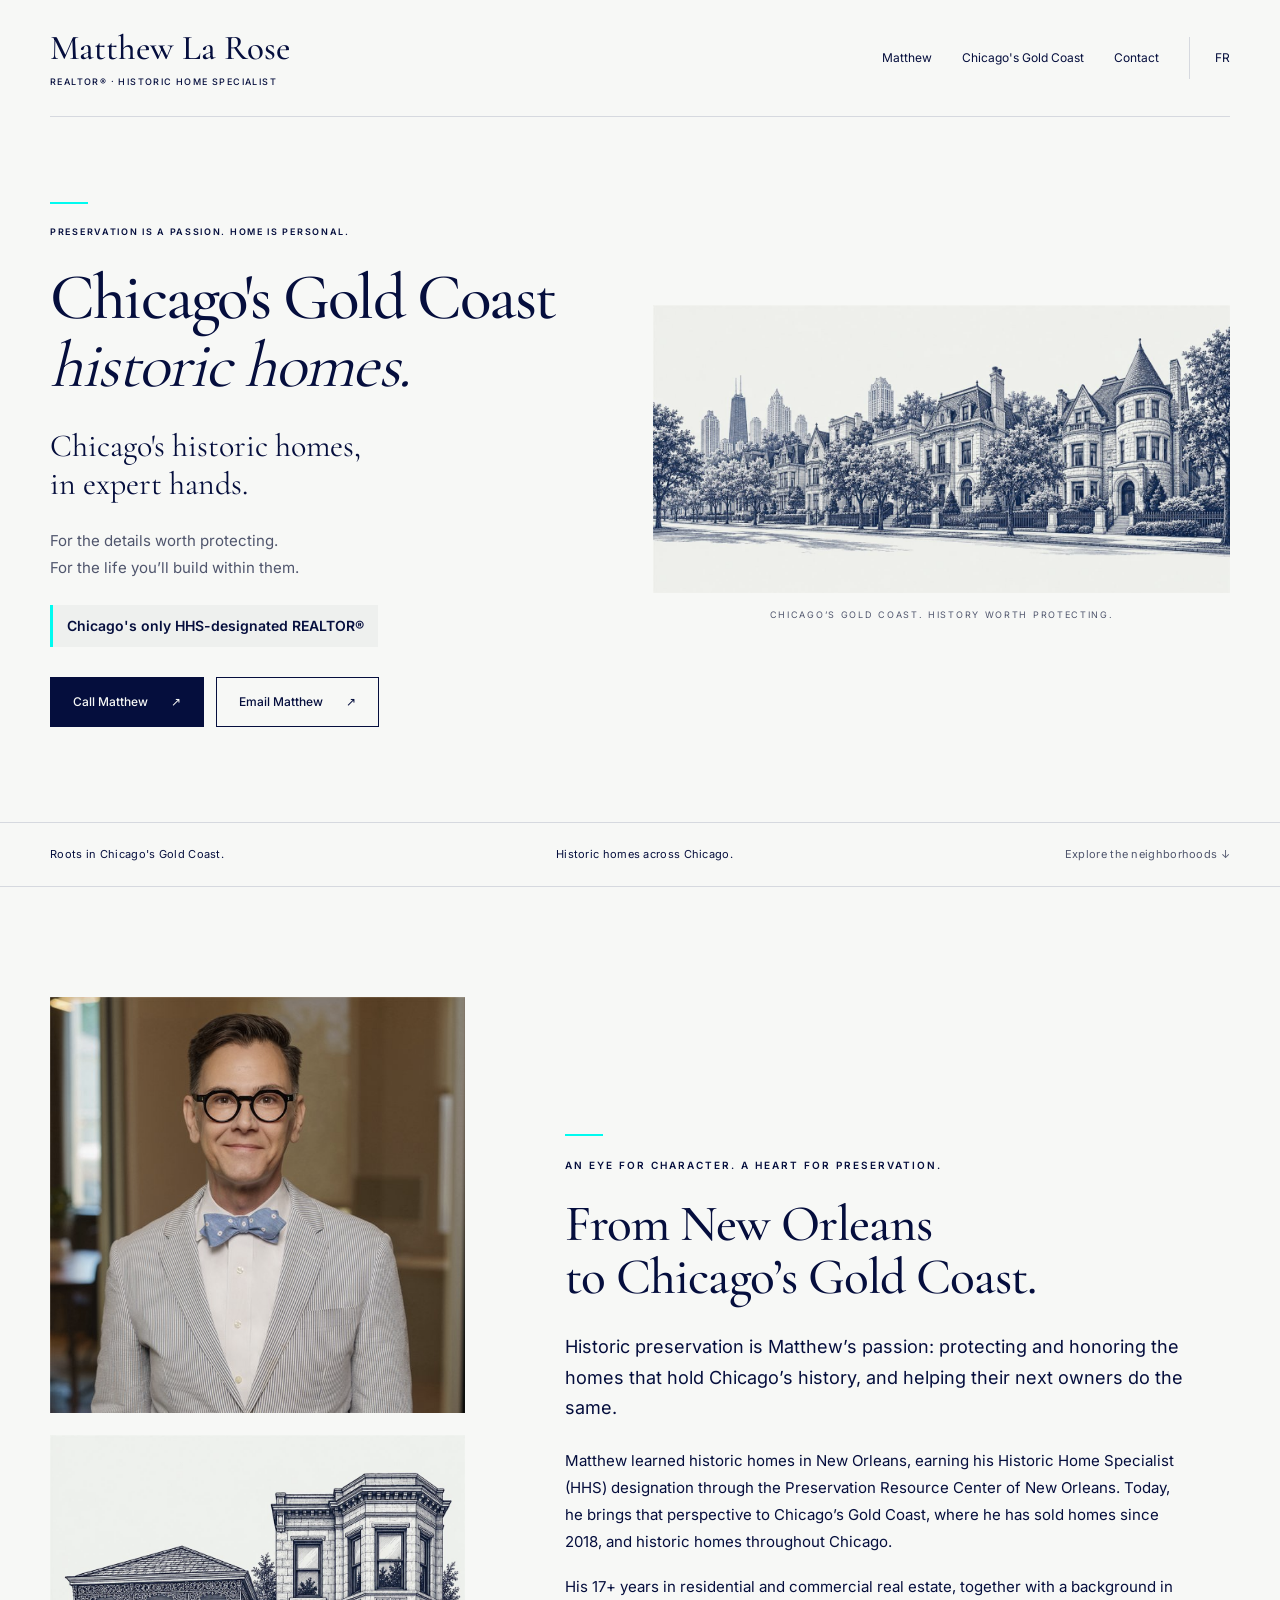
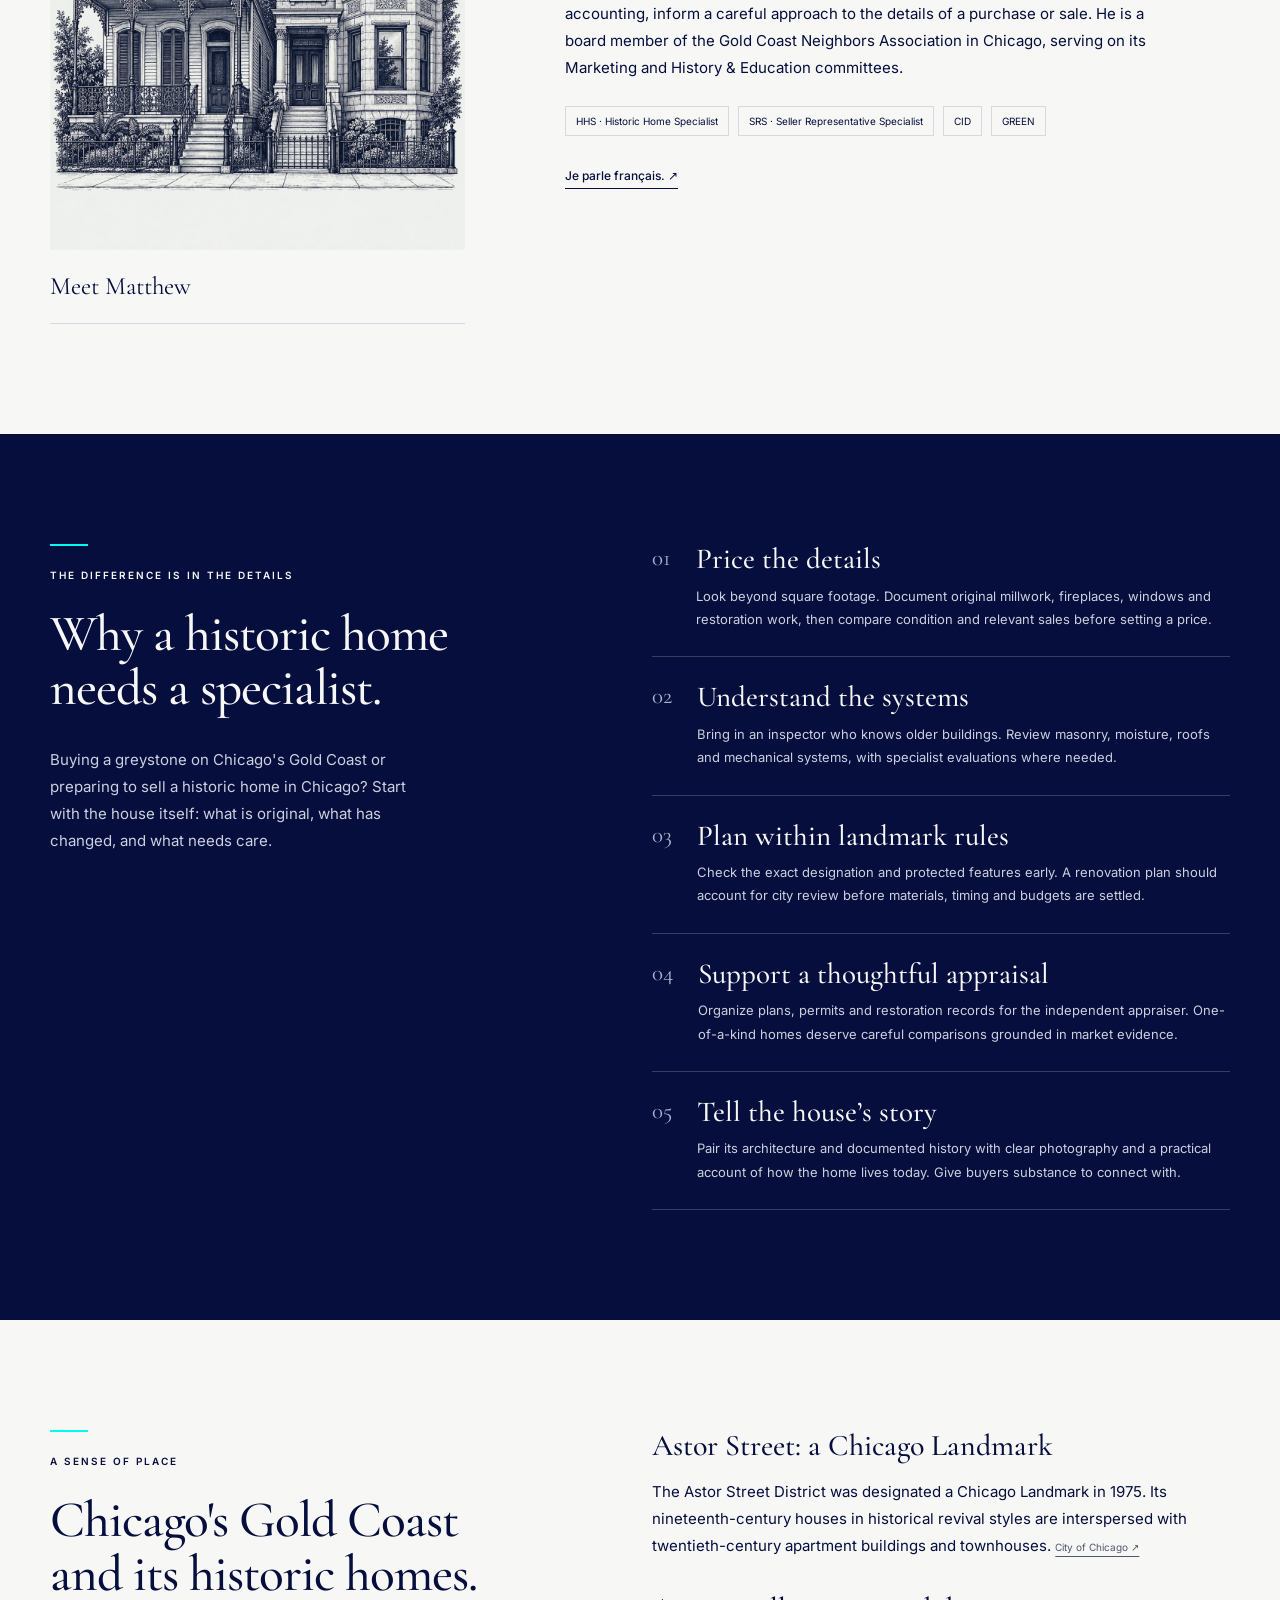
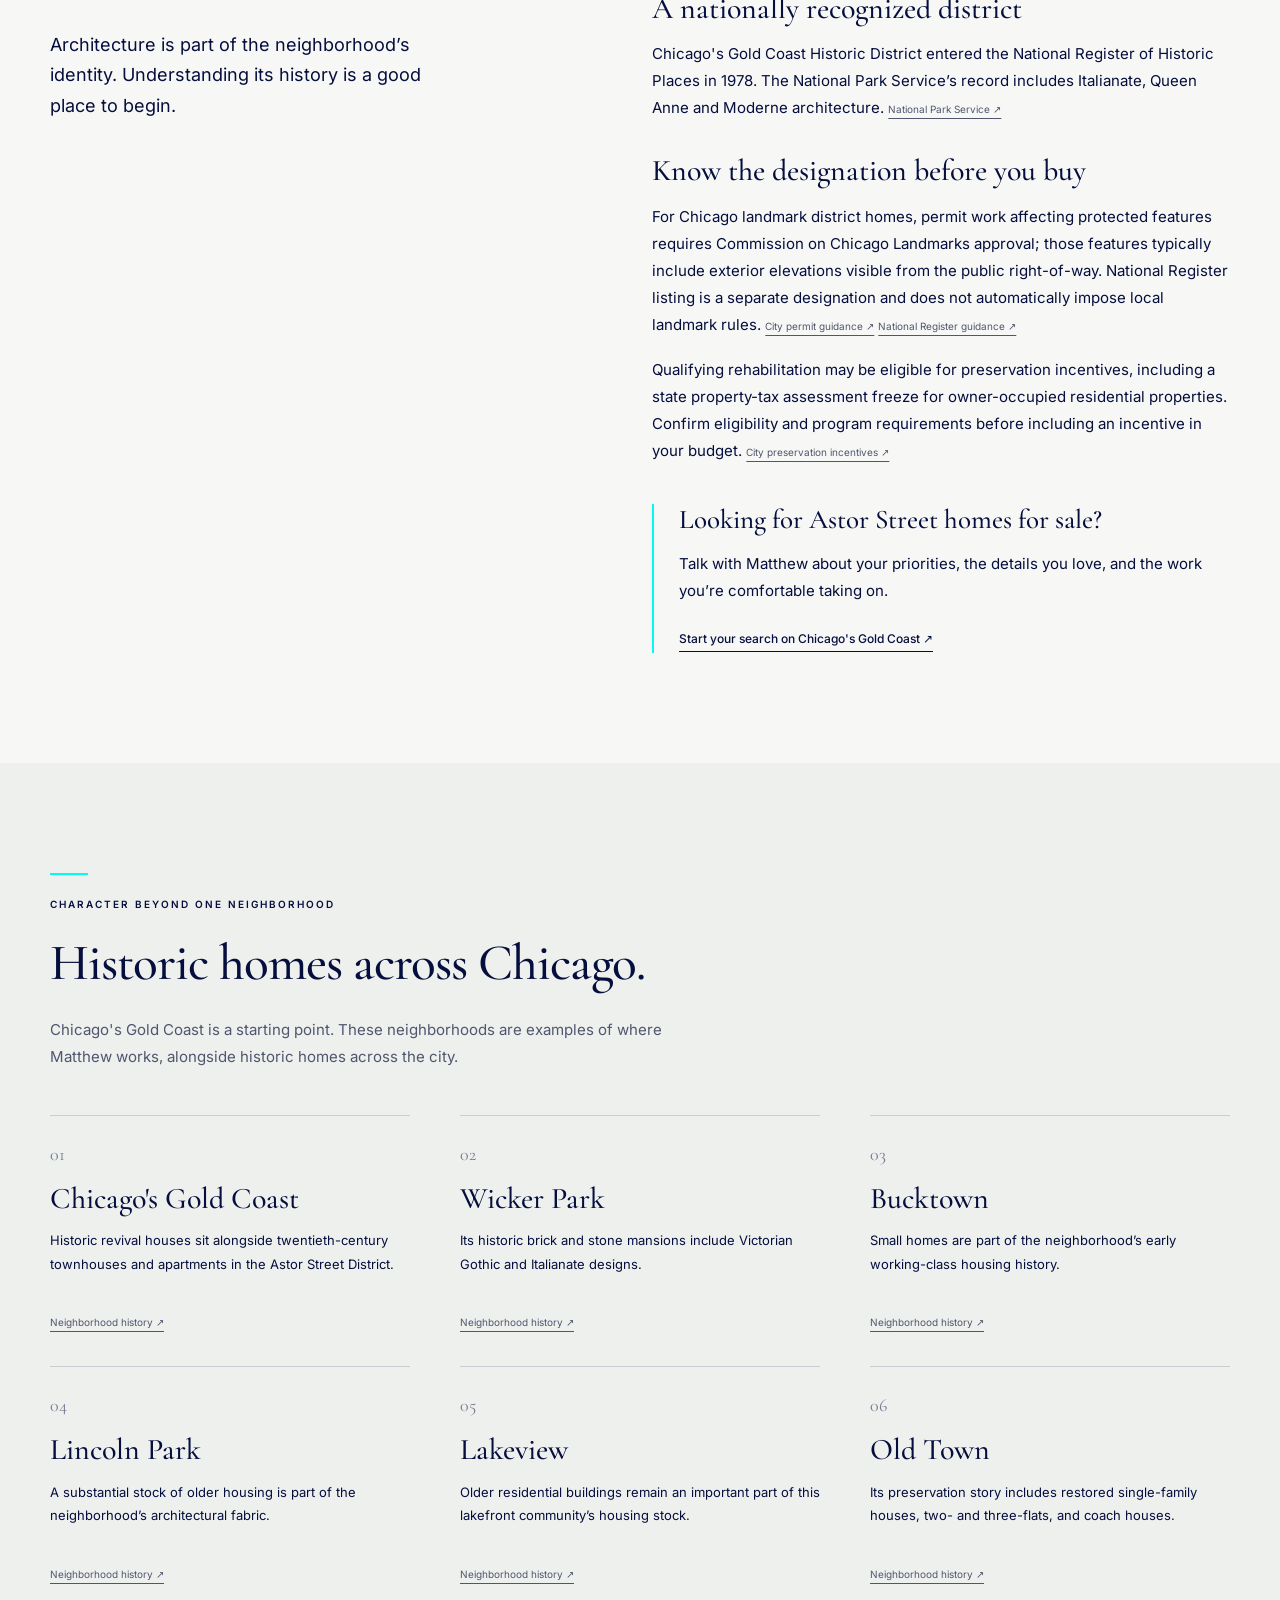
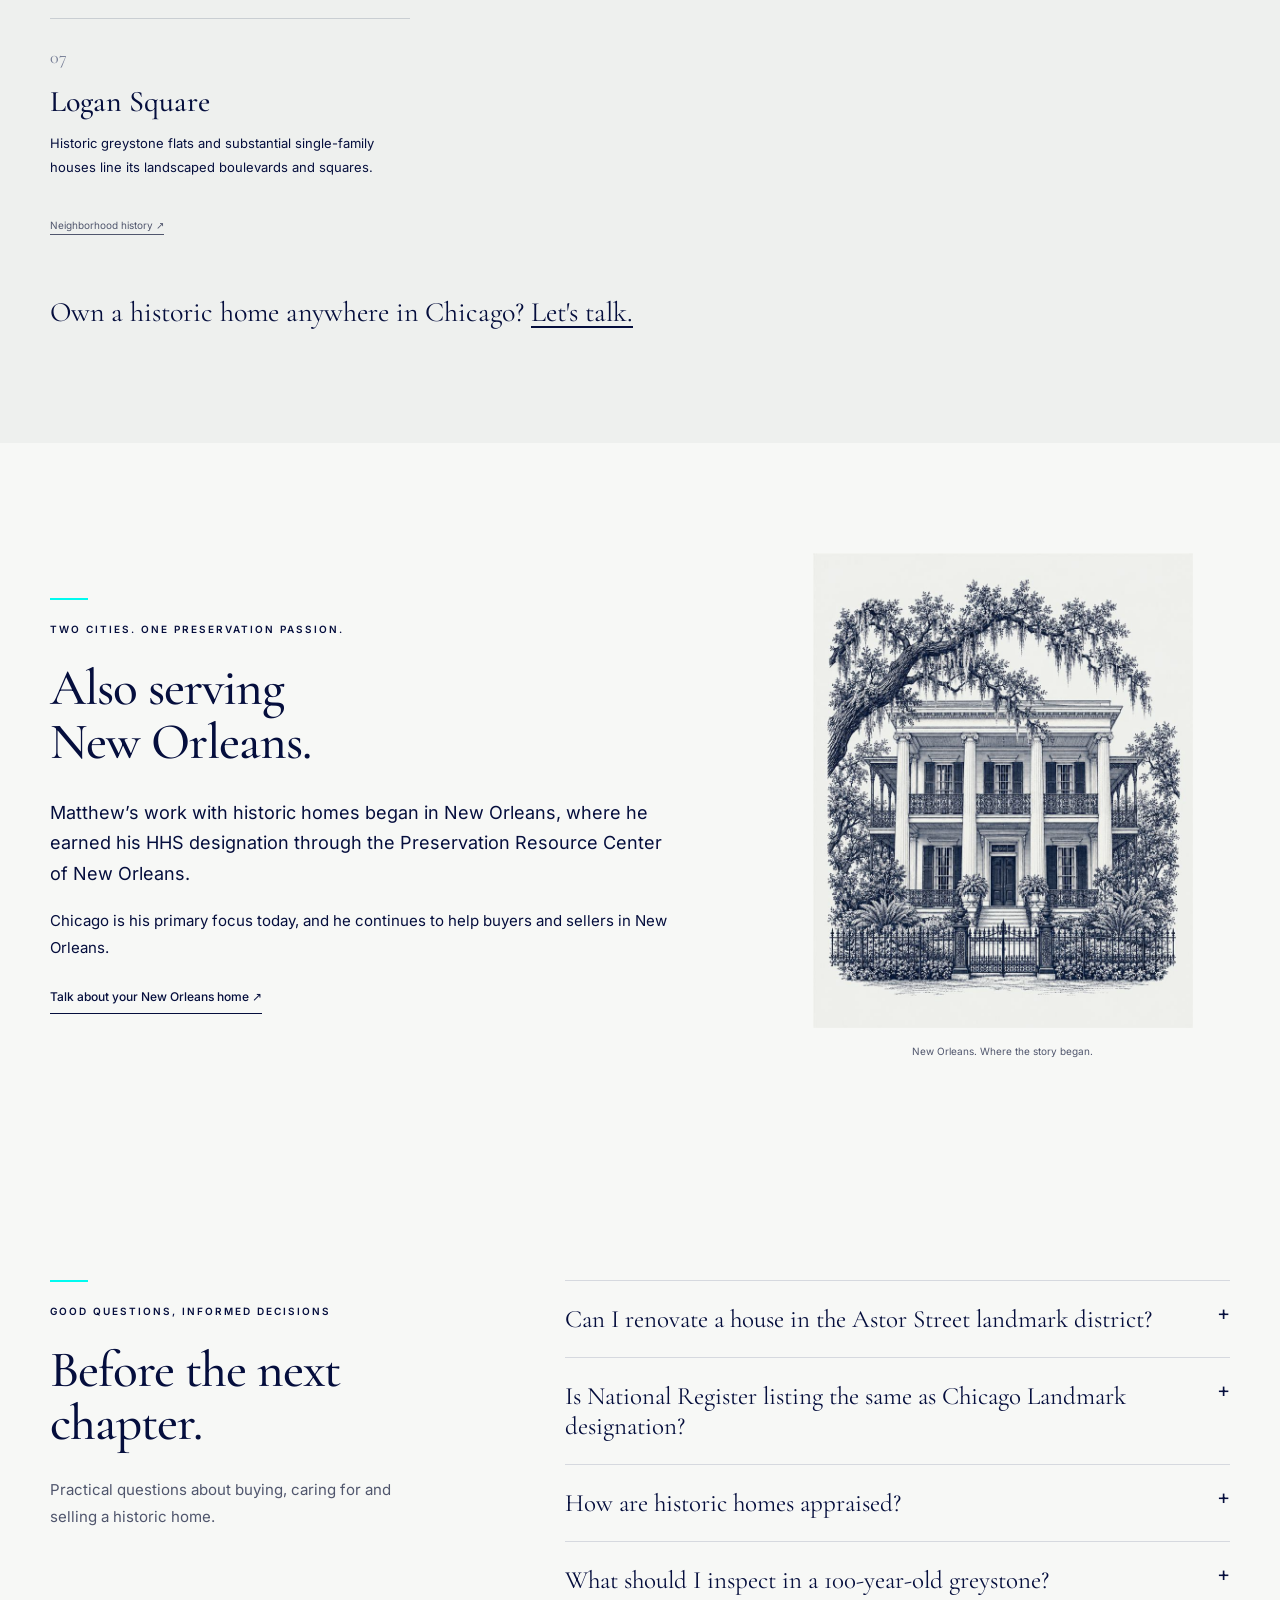
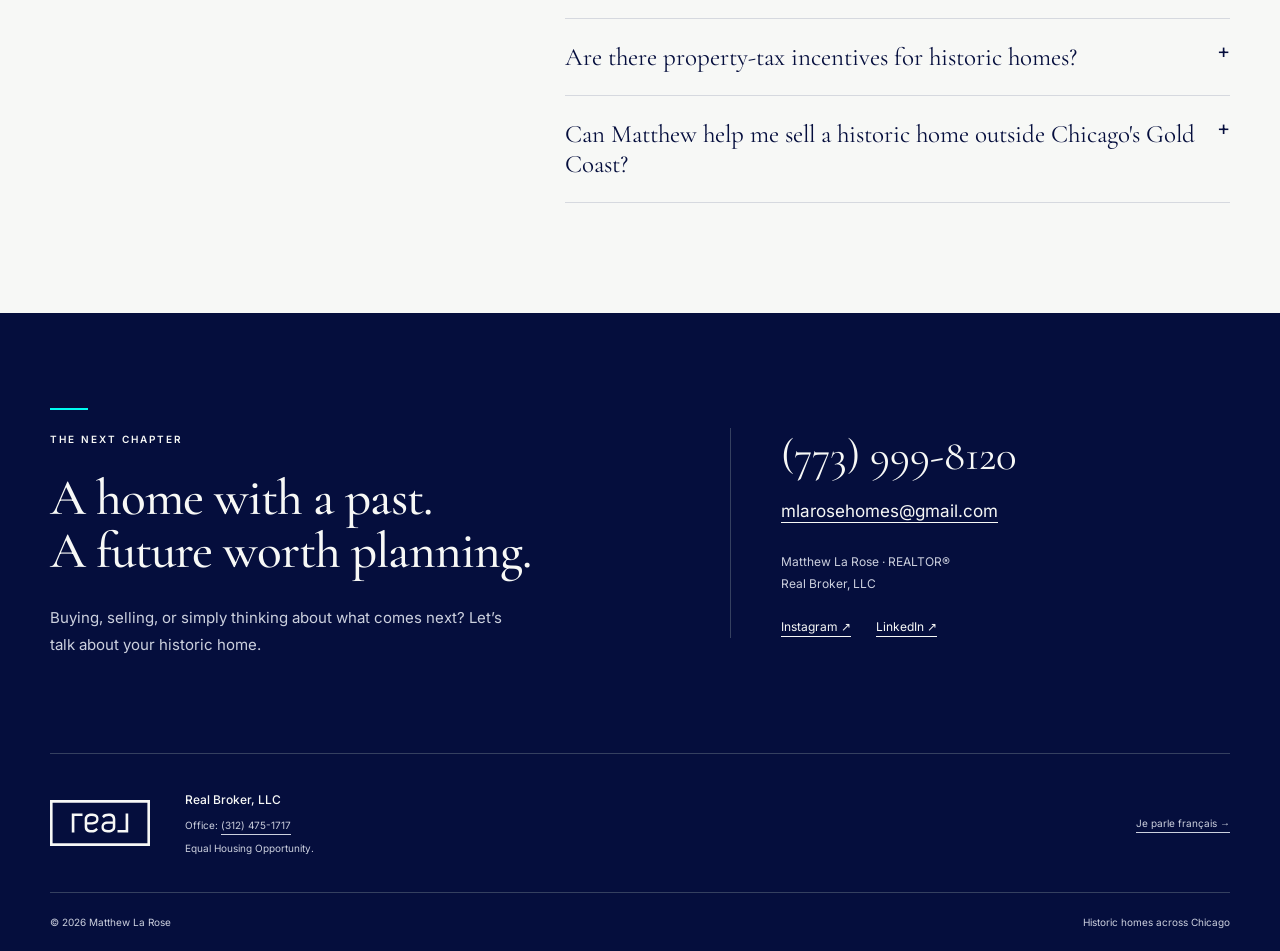
==== index.html @ 9032c232 "Matthew La Rose: Gold Coast historic homes site and marketing kit (preview, noindex)" ====
<!doctype html><html lang="en"><head><meta charset="utf-8"><!-- PREVIEW: remove at go-live after Matthew approves --><meta name="robots" content="noindex"><meta name="viewport" content="width=device-width, initial-scale=1"><title>Gold Coast Chicago Historic Homes | Matthew La Rose, REALTOR®</title><meta name="description" content="Buy or sell a historic home in Chicago with Matthew La Rose, Gold Coast realtor and Historic Home Specialist at Real Broker, LLC. Call (773) 999-8120."><meta name="theme-color" content="#050E3D"><link rel="canonical" href="https://perksy91.github.io/matthew-la-rose/"><link rel="alternate" hreflang="en" href="https://perksy91.github.io/matthew-la-rose/"><link rel="alternate" hreflang="fr" href="https://perksy91.github.io/matthew-la-rose/fr/"><link rel="alternate" hreflang="x-default" href="https://perksy91.github.io/matthew-la-rose/"><meta property="og:type" content="website"><meta property="og:site_name" content="Matthew La Rose"><meta property="og:title" content="Gold Coast Chicago Historic Homes | Matthew La Rose, REALTOR®"><meta property="og:description" content="Buy or sell a historic home in Chicago with Matthew La Rose, Gold Coast realtor and Historic Home Specialist at Real Broker, LLC. Call (773) 999-8120."><meta property="og:url" content="https://perksy91.github.io/matthew-la-rose/"><meta property="og:locale" content="en_US"><meta property="og:locale:alternate" content="fr_FR"><meta property="og:image" content="https://perksy91.github.io/matthew-la-rose/img/og.jpg"><meta property="og:image:width" content="1200"><meta property="og:image:height" content="630"><meta property="og:image:alt" content="Matthew La Rose — Chicago historic homes, with a pen-and-ink illustration of two historic houses"><meta name="twitter:card" content="summary_large_image"><meta name="twitter:title" content="Gold Coast Chicago Historic Homes | Matthew La Rose, REALTOR®"><meta name="twitter:description" content="Buy or sell a historic home in Chicago with Matthew La Rose, Gold Coast realtor and Historic Home Specialist at Real Broker, LLC. Call (773) 999-8120."><meta name="twitter:image" content="https://perksy91.github.io/matthew-la-rose/img/og.jpg"><meta name="twitter:image:alt" content="Matthew La Rose — Chicago historic homes"><link rel="icon" type="image/svg+xml" href="img/favicon.svg"><link rel="stylesheet" href="styles.css"><link rel="preload" href="img/cormorant-latin.woff2" as="font" type="font/woff2" crossorigin><script type="application/ld+json">{"@context":"https://schema.org","@type":"RealEstateAgent","@id":"https://perksy91.github.io/matthew-la-rose/#matthew","name":"Matthew La Rose","description":"REALTOR® · Historic Home Specialist serving Chicago (primary market) and New Orleans.","telephone":"+17739998120","email":"mlarosehomes@gmail.com","url":"https://perksy91.github.io/matthew-la-rose/","image":"https://perksy91.github.io/matthew-la-rose/img/matthew.jpg","areaServed":[{"@type":"Place","name":"Chicago"},{"@type":"Place","name":"Chicago's Gold Coast"},{"@type":"Place","name":"Wicker Park"},{"@type":"Place","name":"Bucktown"},{"@type":"Place","name":"Lincoln Park"},{"@type":"Place","name":"Lakeview"},{"@type":"Place","name":"Logan Square"},{"@type":"Place","name":"Old Town"},{"@type":"Place","name":"New Orleans"}],"knowsLanguage":["en","fr"],"memberOf":{"@type":"Organization","name":"Gold Coast Neighbors Association","location":{"@type":"Place","name":"Chicago"},"member":{"@type":"OrganizationRole","roleName":"Board member; Marketing committee; History & Education committee","member":{"@type":"Person","name":"Matthew La Rose"}}},"parentOrganization":{"@type":"Organization","name":"Real Broker, LLC","telephone":"+13124751717"},"sameAs":["https://onereal.com/profile/matthew-la-rose","https://instagram.com/mlarosehomes/","https://linkedin.com/in/matthew-w-la-rose-31241424"]}</script><script type="application/ld+json">{"@context":"https://schema.org","@type":"FAQPage","mainEntity":[{"@type":"Question","name":"Can I renovate a house in the Astor Street landmark district?","acceptedAnswer":{"@type":"Answer","text":"Yes, but plan around the protected features. The Commission on Chicago Landmarks reviews permit applications for work affecting significant historic or architectural features, typically exterior elevations visible from the public right-of-way in a district. Confirm the property’s designation and proposed scope with the city before committing to alterations."}},{"@type":"Question","name":"Is National Register listing the same as Chicago Landmark designation?","acceptedAnswer":{"@type":"Answer","text":"No. National Register listing does not automatically create local landmark designation or local historic-district rules. Federal listing alone generally does not restrict a private owner’s work unless federal assistance or permitting is involved. Check local designation and any other property-specific restrictions separately."}},{"@type":"Question","name":"How are historic homes appraised?","acceptedAnswer":{"@type":"Answer","text":"An independent appraiser evaluates the home and relevant comparable sales, considering differences such as location, size, condition and features. A distinctive house needs well-supported comparisons. Gather restoration records, plans and a clear description of period details so the appraiser has useful information; historic character alone does not guarantee a higher value."}},{"@type":"Question","name":"What should I inspect in a 100-year-old greystone?","acceptedAnswer":{"@type":"Answer","text":"Ask an inspector experienced with older homes to evaluate the roof, masonry and mortar, foundation, moisture and drainage, electrical service, plumbing and heating systems. Request permits and maintenance records, and arrange specialist follow-up where the inspector recommends it. Use the findings to plan a realistic repair budget before purchase."}},{"@type":"Question","name":"Are there property-tax incentives for historic homes?","acceptedAnswer":{"@type":"Answer","text":"Potentially. The City of Chicago lists a state property-tax assessment freeze for qualifying owner-occupied residential rehabilitation among its preservation incentives. Eligibility and rehabilitation requirements matter; confirm the current program rules for your property before budgeting. Landmark designation alone does not automatically lower your taxes."}},{"@type":"Question","name":"Can Matthew help me sell a historic home outside Chicago's Gold Coast?","acceptedAnswer":{"@type":"Answer","text":"Yes. Matthew serves historic homes across Chicago, including Wicker Park, Bucktown, Lincoln Park, Lakeview, Logan Square and Old Town. Start with a conversation about your home’s condition, distinctive features and restoration history to shape a pricing and marketing plan."}}]}</script></head><body><a class="skip" href="#main">Skip to content</a><header class="site-header wrap"><a class="wordmark" href="./" aria-label="Matthew La Rose home">Matthew La Rose<span>REALTOR® · Historic Home Specialist</span></a><nav aria-label="Main navigation"><a href="#about">Matthew</a><a href="#guide">Chicago's Gold Coast</a><a href="#contact">Contact</a><a href="fr/" lang="fr">FR</a></nav></header><main id="main"><section class="hero wrap"><div class="hero-copy"><p class="eyebrow">Preservation is a passion. Home is personal.</p><h1>Chicago's Gold Coast<br><em>historic homes.</em></h1><p class="tagline">Chicago's historic homes,<br>in expert hands.</p><p class="hero-description">For the details worth protecting.<br>For the life you’ll build within them.</p><p class="exclusive">Chicago's only HHS-designated REALTOR®<!-- CLAIM: confirm with Matthew before publishing --></p><div class="actions"><a class="button primary" href="tel:+17739998120">Call Matthew <span aria-hidden="true">↗</span></a><a class="button" href="mailto:mlarosehomes@gmail.com">Email Matthew <span aria-hidden="true">↗</span></a></div></div><figure class="hero-art"><img src="img/goldcoast-wide.jpg" width="1400" height="700" fetchpriority="high" alt="Illustration of historic homes on Chicago’s Gold Coast with the Hancock tower"><figcaption>Chicago’s Gold Coast. History worth protecting.</figcaption></figure></section><div class="area-band"><div class="wrap"><span>Roots in Chicago's Gold Coast.</span><span>Historic homes across Chicago.</span><a href="#neighborhoods">Explore the neighborhoods <span aria-hidden="true">↓</span></a></div></div><section id="about" class="section wrap about-grid"><div class="portrait"><img src="img/matthew.jpg" width="640" height="640" loading="lazy" decoding="async" alt="Matthew La Rose wearing glasses, a striped blazer and a bow tie"><img class="story-art" src="img/historic-homes.jpg" width="1100" height="1100" loading="lazy" alt="Illustration connecting New Orleans and Chicago’s historic homes"><span class="portrait-label">Meet Matthew</span></div><div><p class="eyebrow">An eye for character. A heart for preservation.</p><h2>From New Orleans<br>to Chicago’s Gold Coast.</h2><p class="lead">Historic preservation is Matthew’s passion: protecting and honoring the homes that hold Chicago’s history, and helping their next owners do the same.</p><p>Matthew learned historic homes in New Orleans, earning his Historic Home Specialist (HHS) designation through the Preservation Resource Center of New Orleans. Today, he brings that perspective to Chicago’s Gold Coast, where he has sold homes since 2018, and historic homes throughout Chicago.</p><p>His 17+ years in residential and commercial real estate, together with a background in accounting, inform a careful approach to the details of a purchase or sale. He is a board member of the Gold Coast Neighbors Association in Chicago, serving on its Marketing and History &amp; Education committees.</p><ul class="credentials"><li>HHS · Historic Home Specialist</li><li>SRS · Seller Representative Specialist</li><li>CID</li><li>GREEN</li></ul><a class="text-link" href="fr/" lang="fr">Je parle français. <span aria-hidden="true">↗</span></a></div></section><section id="expertise" class="expertise"><div class="wrap section"><div class="section-intro"><p class="eyebrow">The difference is in the details</p><h2>Why a historic home<br>needs a specialist.</h2><p>Buying a greystone on Chicago's Gold Coast or preparing to sell a historic home in Chicago? Start with the house itself: what is original, what has changed, and what needs care.</p></div><ol class="service-list"><li><span class="number">01</span><div><h3>Price the details</h3><p>Look beyond square footage. Document original millwork, fireplaces, windows and restoration work, then compare condition and relevant sales before setting a price.</p></div></li><li><span class="number">02</span><div><h3>Understand the systems</h3><p>Bring in an inspector who knows older buildings. Review masonry, moisture, roofs and mechanical systems, with specialist evaluations where needed.</p></div></li><li><span class="number">03</span><div><h3>Plan within landmark rules</h3><p>Check the exact designation and protected features early. A renovation plan should account for city review before materials, timing and budgets are settled.</p></div></li><li><span class="number">04</span><div><h3>Support a thoughtful appraisal</h3><p>Organize plans, permits and restoration records for the independent appraiser. One-of-a-kind homes deserve careful comparisons grounded in market evidence.</p></div></li><li><span class="number">05</span><div><h3>Tell the house’s story</h3><p>Pair its architecture and documented history with clear photography and a practical account of how the home lives today. Give buyers substance to connect with.</p></div></li></ol></div></section><section id="guide" class="section wrap guide"><div class="guide-heading"><p class="eyebrow">A sense of place</p><h2>Chicago's Gold Coast<br>and its historic homes.</h2><p class="lead">Architecture is part of the neighborhood’s identity. Understanding its history is a good place to begin.</p></div><div class="guide-body"><h3>Astor Street: a Chicago Landmark</h3><p>The Astor Street District was designated a Chicago Landmark in 1975. Its nineteenth-century houses in historical revival styles are interspersed with twentieth-century apartment buildings and townhouses. <a class="source" href="https://webapps1.chicago.gov/landmarksweb/web/districtdetails.htm?disId=4">City of Chicago ↗</a></p><h3>A nationally recognized district</h3><p>Chicago's Gold Coast Historic District entered the National Register of Historic Places in 1978. The National Park Service’s record includes Italianate, Queen Anne and Moderne architecture. <a class="source" href="https://npgallery.nps.gov/NRHP/AssetDetail/a1dce447-31bf-44a6-a6ef-2daef11898a4/">National Park Service ↗</a></p><h3>Know the designation before you buy</h3><p>For Chicago landmark district homes, permit work affecting protected features requires Commission on Chicago Landmarks approval; those features typically include exterior elevations visible from the public right-of-way. National Register listing is a separate designation and does not automatically impose local landmark rules. <a class="source" href="https://webapps1.chicago.gov/landmarksweb/web/ownersqanda.htm">City permit guidance ↗</a> <a class="source" href="https://home.nps.gov/subjects/nationalregister/how-to-list-a-property.htm">National Register guidance ↗</a></p><p>Qualifying rehabilitation may be eligible for preservation incentives, including a state property-tax assessment freeze for owner-occupied residential properties. Confirm eligibility and program requirements before including an incentive in your budget. <a class="source" href="https://webapps1.chicago.gov/landmarksweb/web/preservation.htm">City preservation incentives ↗</a></p><aside class="guide-note"><h3>Looking for Astor Street homes for sale?</h3><p>Talk with Matthew about your priorities, the details you love, and the work you’re comfortable taking on.</p><a class="text-link" href="mailto:mlarosehomes@gmail.com?subject=Astor%20Street%20home%20search">Start your search on Chicago's Gold Coast <span aria-hidden="true">↗</span></a></aside></div></section><section id="neighborhoods" class="neighborhoods"><div class="section wrap"><p class="eyebrow">Character beyond one neighborhood</p><h2>Historic homes across Chicago.</h2><p class="section-subtitle">Chicago's Gold Coast is a starting point. These neighborhoods are examples of where Matthew works, alongside historic homes across the city.</p><div class="neighborhood-grid"><article><span class="number">01</span><h3>Chicago's Gold Coast</h3><p>Historic revival houses sit alongside twentieth-century townhouses and apartments in the Astor Street District.</p><a class="source" href="https://webapps1.chicago.gov/landmarksweb/web/districtdetails.htm?disId=4">Neighborhood history <span class="sr-only">for Chicago's Gold Coast</span> ↗</a></article><article><span class="number">02</span><h3>Wicker Park</h3><p>Its historic brick and stone mansions include Victorian Gothic and Italianate designs.</p><a class="source" href="https://www.encyclopedia.chicagohistory.org/pages/2159.html">Neighborhood history <span class="sr-only">for Wicker Park</span> ↗</a></article><article><span class="number">03</span><h3>Bucktown</h3><p>Small homes are part of the neighborhood’s early working-class housing history.</p><a class="source" href="https://www.encyclopedia.chicagohistory.org/pages/3140.html">Neighborhood history <span class="sr-only">for Bucktown</span> ↗</a></article><article><span class="number">04</span><h3>Lincoln Park</h3><p>A substantial stock of older housing is part of the neighborhood’s architectural fabric.</p><a class="source" href="https://www.encyclopedia.chicagohistory.org/pages/511.html">Neighborhood history <span class="sr-only">for Lincoln Park</span> ↗</a></article><article><span class="number">05</span><h3>Lakeview</h3><p>Older residential buildings remain an important part of this lakefront community’s housing stock.</p><a class="source" href="https://www.encyclopedia.chicagohistory.org/pages/511.html">Neighborhood history <span class="sr-only">for Lakeview</span> ↗</a></article><article><span class="number">06</span><h3>Old Town</h3><p>Its preservation story includes restored single-family houses, two- and three-flats, and coach houses.</p><a class="source" href="https://www.encyclopedia.chicagohistory.org/pages/511.html">Neighborhood history <span class="sr-only">for Old Town</span> ↗</a></article><article><span class="number">07</span><h3>Logan Square</h3><p>Historic greystone flats and substantial single-family houses line its landscaped boulevards and squares.</p><a class="source" href="https://www.encyclopedia.chicagohistory.org/pages/761.html">Neighborhood history <span class="sr-only">for Logan Square</span> ↗</a></article></div><p class="neighborhood-cta">Own a historic home anywhere in Chicago? <a href="#contact">Let's talk.</a></p></div></section><section id="new-orleans" class="section wrap nola-grid"><div><p class="eyebrow">Two cities. One preservation passion.</p><h2>Also serving<br>New Orleans.</h2><p class="lead">Matthew’s work with historic homes began in New Orleans, where he earned his HHS designation through the Preservation Resource Center of New Orleans.</p><p>Chicago is his primary focus today, and he continues to help buyers and sellers in New Orleans.</p><a class="text-link" href="mailto:mlarosehomes@gmail.com?subject=New%20Orleans%20home">Talk about your New Orleans home ↗</a></div><figure><img src="img/nola-gardendistrict.jpg" width="800" height="1000" loading="lazy" alt="Illustration of a historic Garden District home in New Orleans"><figcaption>New Orleans. Where the story began.</figcaption></figure></section><section id="faq" class="section wrap faq"><div><p class="eyebrow">Good questions, informed decisions</p><h2>Before the next chapter.</h2><p>Practical questions about buying, caring for and selling a historic home.</p></div><div class="faq-list"><details><summary>Can I renovate a house in the Astor Street landmark district?</summary><p>Yes, but plan around the protected features. The Commission on Chicago Landmarks reviews permit applications for work affecting significant historic or architectural features, typically exterior elevations visible from the public right-of-way in a district. Confirm the property’s designation and proposed scope with the city before committing to alterations.</p></details><details><summary>Is National Register listing the same as Chicago Landmark designation?</summary><p>No. National Register listing does not automatically create local landmark designation or local historic-district rules. Federal listing alone generally does not restrict a private owner’s work unless federal assistance or permitting is involved. Check local designation and any other property-specific restrictions separately.</p></details><details><summary>How are historic homes appraised?</summary><p>An independent appraiser evaluates the home and relevant comparable sales, considering differences such as location, size, condition and features. A distinctive house needs well-supported comparisons. Gather restoration records, plans and a clear description of period details so the appraiser has useful information; historic character alone does not guarantee a higher value.</p></details><details><summary>What should I inspect in a 100-year-old greystone?</summary><p>Ask an inspector experienced with older homes to evaluate the roof, masonry and mortar, foundation, moisture and drainage, electrical service, plumbing and heating systems. Request permits and maintenance records, and arrange specialist follow-up where the inspector recommends it. Use the findings to plan a realistic repair budget before purchase.</p></details><details><summary>Are there property-tax incentives for historic homes?</summary><p>Potentially. The City of Chicago lists a state property-tax assessment freeze for qualifying owner-occupied residential rehabilitation among its preservation incentives. Eligibility and rehabilitation requirements matter; confirm the current program rules for your property before budgeting. Landmark designation alone does not automatically lower your taxes.</p></details><details><summary>Can Matthew help me sell a historic home outside Chicago's Gold Coast?</summary><p>Yes. Matthew serves historic homes across Chicago, including Wicker Park, Bucktown, Lincoln Park, Lakeview, Logan Square and Old Town. Start with a conversation about your home’s condition, distinctive features and restoration history to shape a pricing and marketing plan.</p></details></div></section><section id="contact" class="contact"><div class="wrap contact-grid"><div><p class="eyebrow">The next chapter</p><h2>A home with a past.<br>A future worth planning.</h2><p>Buying, selling, or simply thinking about what comes next? Let’s talk about your historic home.</p></div><div class="contact-links"><a class="phone" href="tel:+17739998120">(773) 999-8120</a><a class="email" href="mailto:mlarosehomes@gmail.com">mlarosehomes@gmail.com</a><p>Matthew La Rose · REALTOR®<br>Real Broker, LLC</p><div class="social"><a href="https://instagram.com/mlarosehomes/">Instagram <span aria-hidden="true">↗</span></a><a href="https://linkedin.com/in/matthew-w-la-rose-31241424">LinkedIn <span aria-hidden="true">↗</span></a></div></div></div></section></main><footer class="footer"><div class="wrap footer-main"><img src="img/logo-real.svg" width="130" height="60" loading="lazy" alt="Real"><div><strong>Real Broker, LLC</strong><p>Office: <a href="tel:+13124751717">(312) 475-1717</a></p><p>Equal Housing Opportunity.</p></div><a class="language" href="fr/" lang="fr">Je parle français →</a></div><div class="wrap footer-bottom"><span>© 2026 Matthew La Rose</span><span>Historic homes across Chicago</span></div></footer></body></html>
---- styles.css ----
@font-face{font-family:'Cormorant Garamond';font-style:normal;font-weight:400 600;font-display:swap;src:url('img/cormorant-latin.woff2') format('woff2')}
@font-face{font-family:Inter;font-style:normal;font-weight:400 600;font-display:swap;src:url('img/inter-latin.woff2') format('woff2')}
:root{--navy:#050E3D;--paper:#F7F8F6;--cyan:#00FBF0;--muted:#50566d;--line:#d6d9df;--serif:'Cormorant Garamond',Georgia,serif;--sans:Inter,Arial,sans-serif}
.hero>*,.about-grid>*,.expertise .section>*,.guide>*,.faq>*,.contact-grid>*,.neighborhood-grid>*{min-width:0}
*{box-sizing:border-box}html{scroll-behavior:smooth;scroll-padding-top:30px}body{margin:0;background:var(--paper);color:var(--navy);font:400 15px/1.8 var(--sans);-webkit-font-smoothing:antialiased}a{color:inherit;text-underline-offset:5px}a:hover{text-decoration-thickness:2px}img{display:block;max-width:100%;height:auto}h1,h2,h3,p,figure{margin:0}h1,h2,h3{font-family:var(--serif);font-weight:500;line-height:1.05}h1{font-size:clamp(48px,5.1vw,76px);letter-spacing:-1.8px}h1 em{font-weight:400}h2{font-size:clamp(40px,4vw,58px);letter-spacing:-1px}h3{font-size:30px}p+p{margin-top:18px}.wrap{width:min(1240px,calc(100% - 100px));margin-inline:auto}.section{padding-block:110px}.eyebrow{text-transform:uppercase;letter-spacing:2px;font-size:10px;line-height:1.8;font-weight:600;margin-bottom:24px}.eyebrow:before{content:'';display:block;width:38px;height:2px;background:var(--cyan);margin-bottom:20px}.lead{font-size:18px;line-height:1.7}.skip{position:absolute;left:20px;top:-100px;padding:10px 20px;background:var(--navy);color:white;z-index:10}.skip:focus{top:15px}:focus-visible{outline:3px solid #00867f;outline-offset:5px}.sr-only{position:absolute;width:1px;height:1px;padding:0;margin:-1px;overflow:hidden;clip:rect(0,0,0,0);white-space:nowrap;border:0}
.site-header{display:flex;justify-content:space-between;align-items:center;padding-block:28px;border-bottom:1px solid var(--line);gap:30px}.wordmark{font-family:var(--serif);font-size:35px;font-weight:500;line-height:1.15;text-decoration:none;white-space:nowrap}.wordmark span{display:block;font-family:var(--sans);font-size:9px;letter-spacing:1.4px;text-transform:uppercase;margin-top:9px}.site-header nav{display:flex;gap:30px;align-items:center}.site-header nav a{font-size:12px;text-decoration:none;padding-block:10px}.site-header nav a:last-child{border-left:1px solid var(--line);padding-left:25px}.hero{display:grid;grid-template-columns:1.02fr 1fr;align-items:center;gap:15px;padding-block:70px 80px}.hero-copy{padding-block:15px}.hero .eyebrow{font-size:9px;letter-spacing:1.7px}.tagline{font-family:var(--serif);font-size:32px;line-height:1.2;margin-top:26px}.hero-description{color:var(--muted);margin-top:23px}.actions{display:flex;flex-wrap:wrap;gap:12px;margin-top:30px}.button{display:inline-flex;align-items:center;justify-content:space-between;gap:23px;text-decoration:none;border:1px solid var(--navy);padding:13px 22px;font-size:12px;font-weight:500;min-height:48px}.button.primary{background:var(--navy);color:var(--paper)}.button:hover{background:#e6e9ec}.button.primary:hover{background:#172354}.exclusive{font-size:11px;margin-top:24px;line-height:1.6}.hero-art img{mix-blend-mode:multiply}.hero-art figcaption{text-align:center;font-size:9px;letter-spacing:1.7px;text-transform:uppercase;color:var(--muted);margin-top:-14px}.area-band{border-block:1px solid var(--line)}.area-band .wrap{display:flex;justify-content:space-between;gap:20px;padding-block:22px;font-size:11px;letter-spacing:.3px}.area-band a{color:var(--muted);text-decoration:none}.about-grid{display:grid;grid-template-columns:.75fr 1.2fr;gap:100px;align-items:center}.portrait{position:relative;align-self:start}.portrait img{width:100%;filter:saturate(.7)}.portrait-label{display:block;font-family:var(--serif);font-size:25px;border-bottom:1px solid var(--line);padding-block:14px}.about-grid h2{margin-bottom:27px}.about-grid p:not(.eyebrow){max-width:620px}.about-grid .lead+p{margin-top:23px}.credentials{list-style:none;display:flex;gap:9px;flex-wrap:wrap;margin:25px 0;padding:0}.credentials li{font-size:10px;border:1px solid var(--line);padding:5px 10px}.text-link{font-size:12px;font-weight:500;text-decoration:none;border-bottom:1px solid var(--navy);padding-bottom:5px}.expertise{background:var(--navy);color:var(--paper)}.expertise .section{display:grid;grid-template-columns:1fr 1.15fr;gap:100px}.section-intro p:last-child{margin-top:30px;color:#ccd0de;max-width:380px}.service-list{margin:0;padding:0;list-style:none}.service-list li{display:flex;gap:25px;padding:25px 0;border-bottom:1px solid #354060}.service-list li:first-child{padding-top:0}.service-list h3{font-size:29px}.service-list p{font-size:13px;line-height:1.8;color:#ccd0de;margin-top:10px}.number{font-family:var(--serif);font-size:23px;color:#747c94;line-height:1.3}.expertise .number{color:#aab2ce}.guide{display:grid;grid-template-columns:1fr 1.15fr;gap:100px}.guide-heading .lead{max-width:375px;margin-top:28px}.guide-body h3{margin-bottom:16px}.guide-body p+h3{margin-top:34px}.source{font-size:10px;color:var(--muted);white-space:normal}.guide-note{border-left:2px solid var(--cyan);padding:2px 0 2px 25px;margin-top:40px}.guide-note h3{font-size:27px}.guide-note p{margin-bottom:20px}.neighborhoods{background:#eef0ee}.section-subtitle{max-width:660px;margin-top:25px;color:var(--muted)}.neighborhood-grid{display:grid;grid-template-columns:repeat(3,1fr);gap:0 50px;margin-top:45px}.neighborhood-grid article{border-top:1px solid #c9ced2;padding-block:25px 32px}.neighborhood-grid .number{font-size:18px}.neighborhood-grid h3{margin-top:15px}.neighborhood-grid p{font-size:13px;line-height:1.8;margin-top:15px;min-height:72px}.neighborhood-grid .source{display:inline-block;margin-top:12px}.neighborhood-cta{font-family:var(--serif);font-size:28px;line-height:1.4;margin-top:24px}.neighborhood-cta a{white-space:nowrap}.faq{display:grid;grid-template-columns:.85fr 1.3fr;gap:80px}.faq>div>p:last-child{margin-top:25px;max-width:350px;color:var(--muted)}.faq-list{border-top:1px solid var(--line)}details{border-bottom:1px solid var(--line)}summary{position:relative;cursor:pointer;padding:23px 35px 23px 0;list-style:none;font-family:var(--serif);font-size:25px;line-height:1.2}summary::-webkit-details-marker{display:none}summary:after{content:'+';position:absolute;right:0;top:20px;font-family:var(--sans);font-weight:400;font-size:20px}details[open] summary:after{content:'−'}details p{padding-bottom:25px;color:var(--muted);font-size:13px}.contact{background:var(--navy);color:var(--paper);padding-block:95px}.contact-grid{display:grid;grid-template-columns:1.2fr 1fr;gap:80px;align-items:center}.contact h2{font-size:clamp(40px,4vw,57px)}.contact-grid>div>p:last-child{max-width:475px;color:#ccd0de;margin-top:25px}.contact-links{padding-left:50px;border-left:1px solid #354060}.contact-links .phone{font-family:var(--serif);font-size:43px;text-decoration:none;line-height:1.3}.email{display:block;font-size:17px;margin-top:12px;overflow-wrap:anywhere}.contact-links p{font-size:12px;color:#ccd0de;margin-top:25px}.social{display:flex;gap:25px;margin-top:22px;font-size:12px}.footer{background:var(--navy);color:#ccd0de;font-size:10px}.footer-main{display:flex;align-items:center;gap:35px;border-top:1px solid #354060;padding-block:35px}.footer-main strong{color:var(--paper);font-size:12px;font-weight:500}.footer-main p{margin:5px 0 0}.footer-main img{width:100px;height:auto}.language{margin-left:auto}.footer-bottom{border-top:1px solid #354060;display:flex;justify-content:space-between;padding-block:20px}.footer :focus-visible,.expertise :focus-visible,.contact :focus-visible{outline-color:var(--cyan)}
@media(min-width:1600px){.hero{padding-block:100px}.hero-art{max-width:600px}}@media(max-width:1050px){.wrap{width:calc(100% - 64px)}.about-grid,.expertise .section,.guide{gap:50px}.contact-grid{gap:30px}.contact-links{padding-left:30px}.contact-links .phone{font-size:36px}.faq{gap:40px}.neighborhood-grid{gap:0 25px}.hero h1{font-size:58px}.site-header nav{gap:20px}}@media(max-width:760px){.wrap{width:calc(100% - 40px)}.section{padding-block:65px}.site-header{padding-block:22px;gap:20px;align-items:flex-start;flex-direction:column}.wordmark{font-size:31px}.wordmark span{font-size:8px;letter-spacing:1.1px}.site-header nav{width:100%;justify-content:space-between;gap:10px}.site-header nav a{font-size:11px;padding-block:3px}.site-header nav a:last-child{padding-left:15px}.hero{grid-template-columns:1fr;gap:25px;padding-block:38px 35px}.hero h1{font-size:51px;letter-spacing:-1.5px}.hero .eyebrow{font-size:8px;letter-spacing:1.25px;margin-bottom:22px}.hero-copy{padding:0}.tagline{font-size:30px;margin-top:23px}.hero-description{font-size:13px;margin-top:18px}.actions{gap:10px;margin-top:25px}.button{padding:13px 17px;font-size:11px;gap:15px}.exclusive{font-size:10px;max-width:300px;margin-top:20px}.hero-art{max-width:500px;margin-inline:auto}.hero-art figcaption{font-size:8px;letter-spacing:1px;margin-top:-5px}.area-band .wrap{flex-wrap:wrap;justify-content:flex-start;gap:6px 10px;padding-block:20px;font-size:10px}.area-band a{display:block;flex-basis:100%;margin-top:5px}.about-grid,.expertise .section,.guide,.faq,.contact-grid{grid-template-columns:1fr;gap:40px}.portrait{max-width:350px}.about-grid h2{font-size:43px}.about-grid .lead{font-size:17px}.about-grid p{font-size:14px}.eyebrow{font-size:9px;margin-bottom:20px}.expertise h2,.guide h2{font-size:44px}.section-intro p:last-child{max-width:none;margin-top:23px;font-size:14px}.service-list li{gap:20px;padding-block:22px}.service-list h3{font-size:28px}.guide-heading .lead{font-size:17px;max-width:none}.guide-body p{font-size:14px}.guide-note{padding-left:20px}.neighborhood-grid{grid-template-columns:1fr 1fr;gap:0 20px;margin-top:30px}.neighborhood-grid h3{font-size:27px}.neighborhood-grid p{font-size:12px;min-height:0}.neighborhood-grid .source{font-size:9px}.neighborhood-cta{font-size:26px}.faq{gap:30px}.faq>div>p:last-child{margin-top:20px}.faq h2{font-size:42px}summary{font-size:24px;padding-block:22px}.contact{padding-block:65px}.contact-links{padding:30px 0 0;border-left:0;border-top:1px solid #354060}.contact-links .phone{font-size:40px}.email{font-size:16px}.footer-main{flex-wrap:wrap;gap:25px}.footer-main img{width:85px}.language{flex-basis:100%;margin:0}.footer-bottom{font-size:9px;gap:25px}.footer-bottom span:last-child{text-align:right}}@media(max-width:360px){.hero h1{font-size:44px}.neighborhood-grid{grid-template-columns:1fr}.wordmark span{font-size:7px}.button{padding-inline:12px}}@media(prefers-reduced-motion:reduce){html{scroll-behavior:auto}}

/* Round 1: prominent credential, Chicago streetscape and second market. */
.exclusive{display:inline-block;font-size:14px;font-weight:600;line-height:1.6;border-left:3px solid var(--cyan);padding:10px 14px;background:#eef0ee;margin-top:24px}.hero-art figcaption{margin-top:14px}.story-art{margin-top:22px;mix-blend-mode:multiply}.nola-grid{display:grid;grid-template-columns:1.1fr .8fr;gap:100px;align-items:center}.nola-grid h2{margin-bottom:28px}.nola-grid .text-link{display:inline-block;margin-top:25px}.nola-grid figure{max-width:380px;justify-self:center}.nola-grid img{mix-blend-mode:multiply}.nola-grid figcaption{font-size:10px;text-align:center;color:var(--muted);margin-top:14px}.nola-grid>div{min-width:0}@media(max-width:1050px){.nola-grid{gap:50px}}@media(max-width:760px){.exclusive{font-size:13px;max-width:none;margin-top:22px}.hero-art figcaption{margin-top:12px}.nola-grid{grid-template-columns:1fr;gap:35px}.nola-grid h2{font-size:43px}.nola-grid .lead{font-size:17px}.nola-grid figure{max-width:300px}.story-art{max-width:300px;margin-inline:auto}}
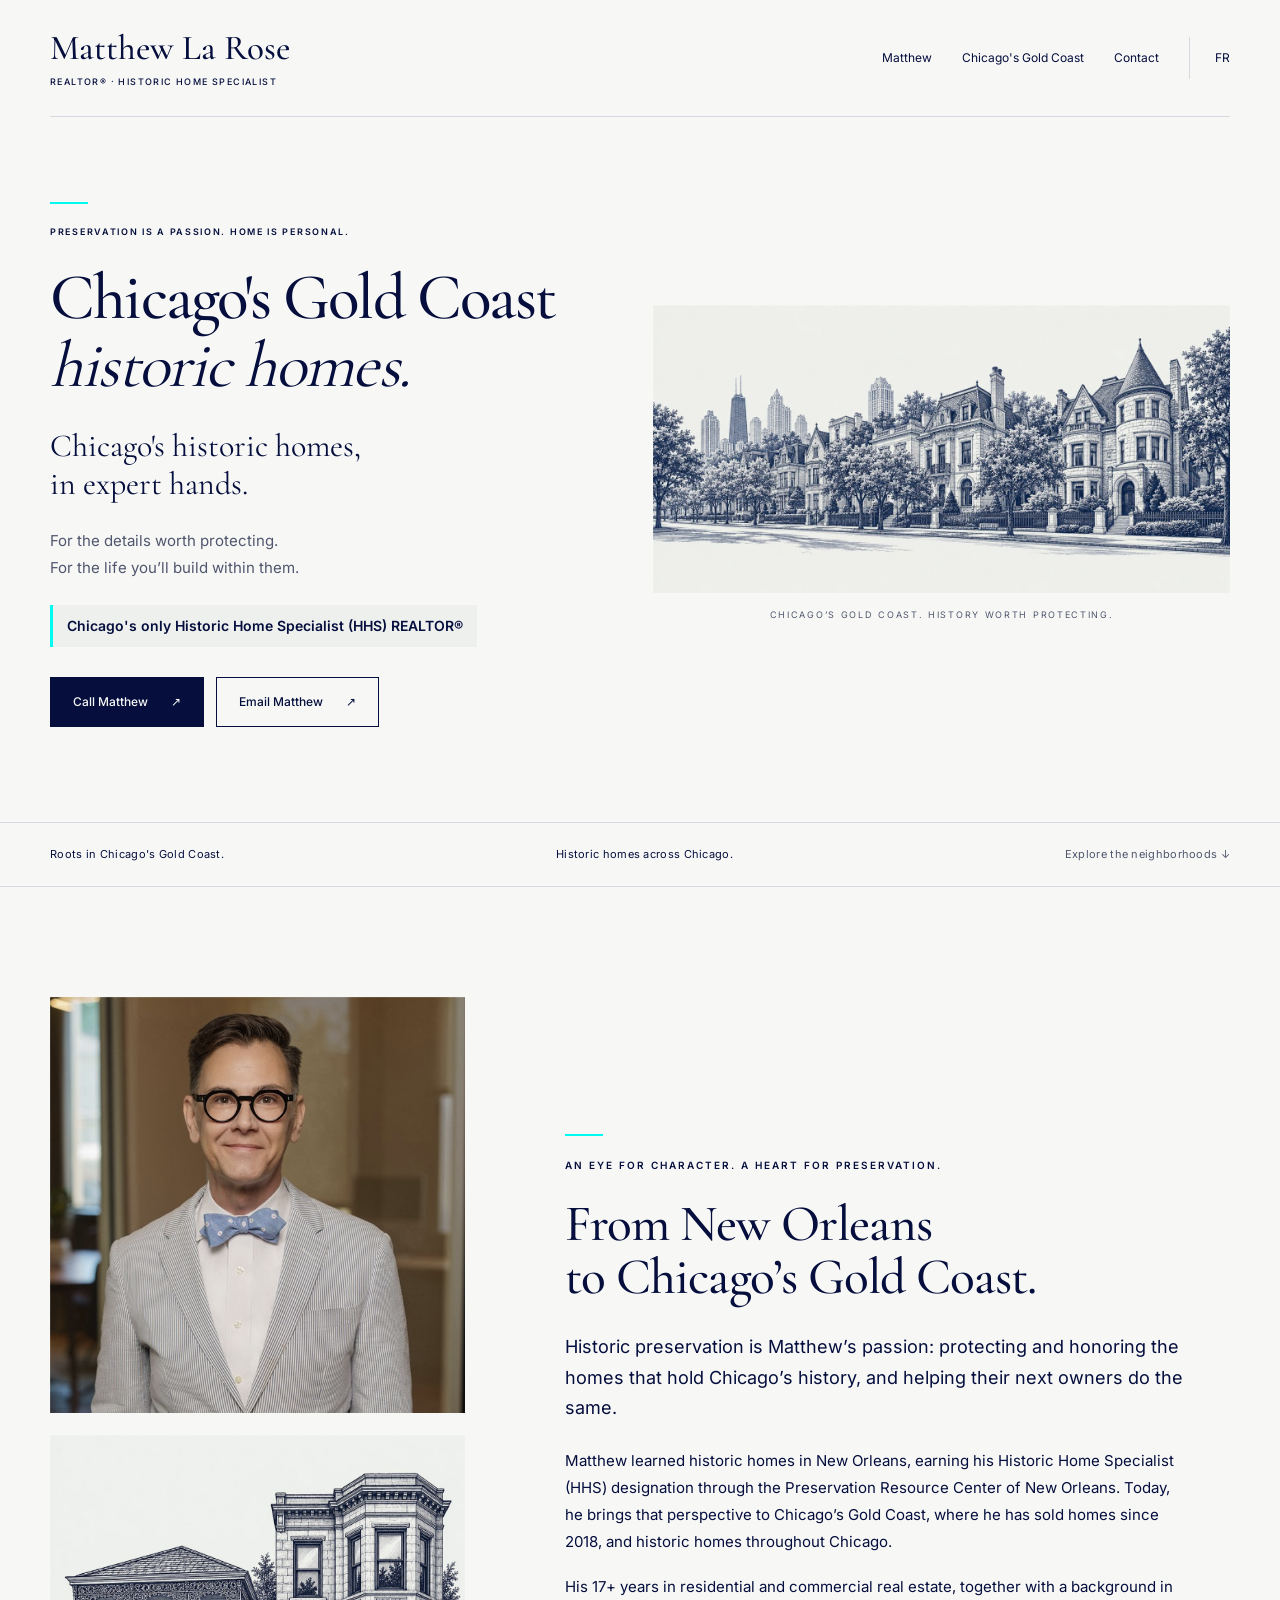
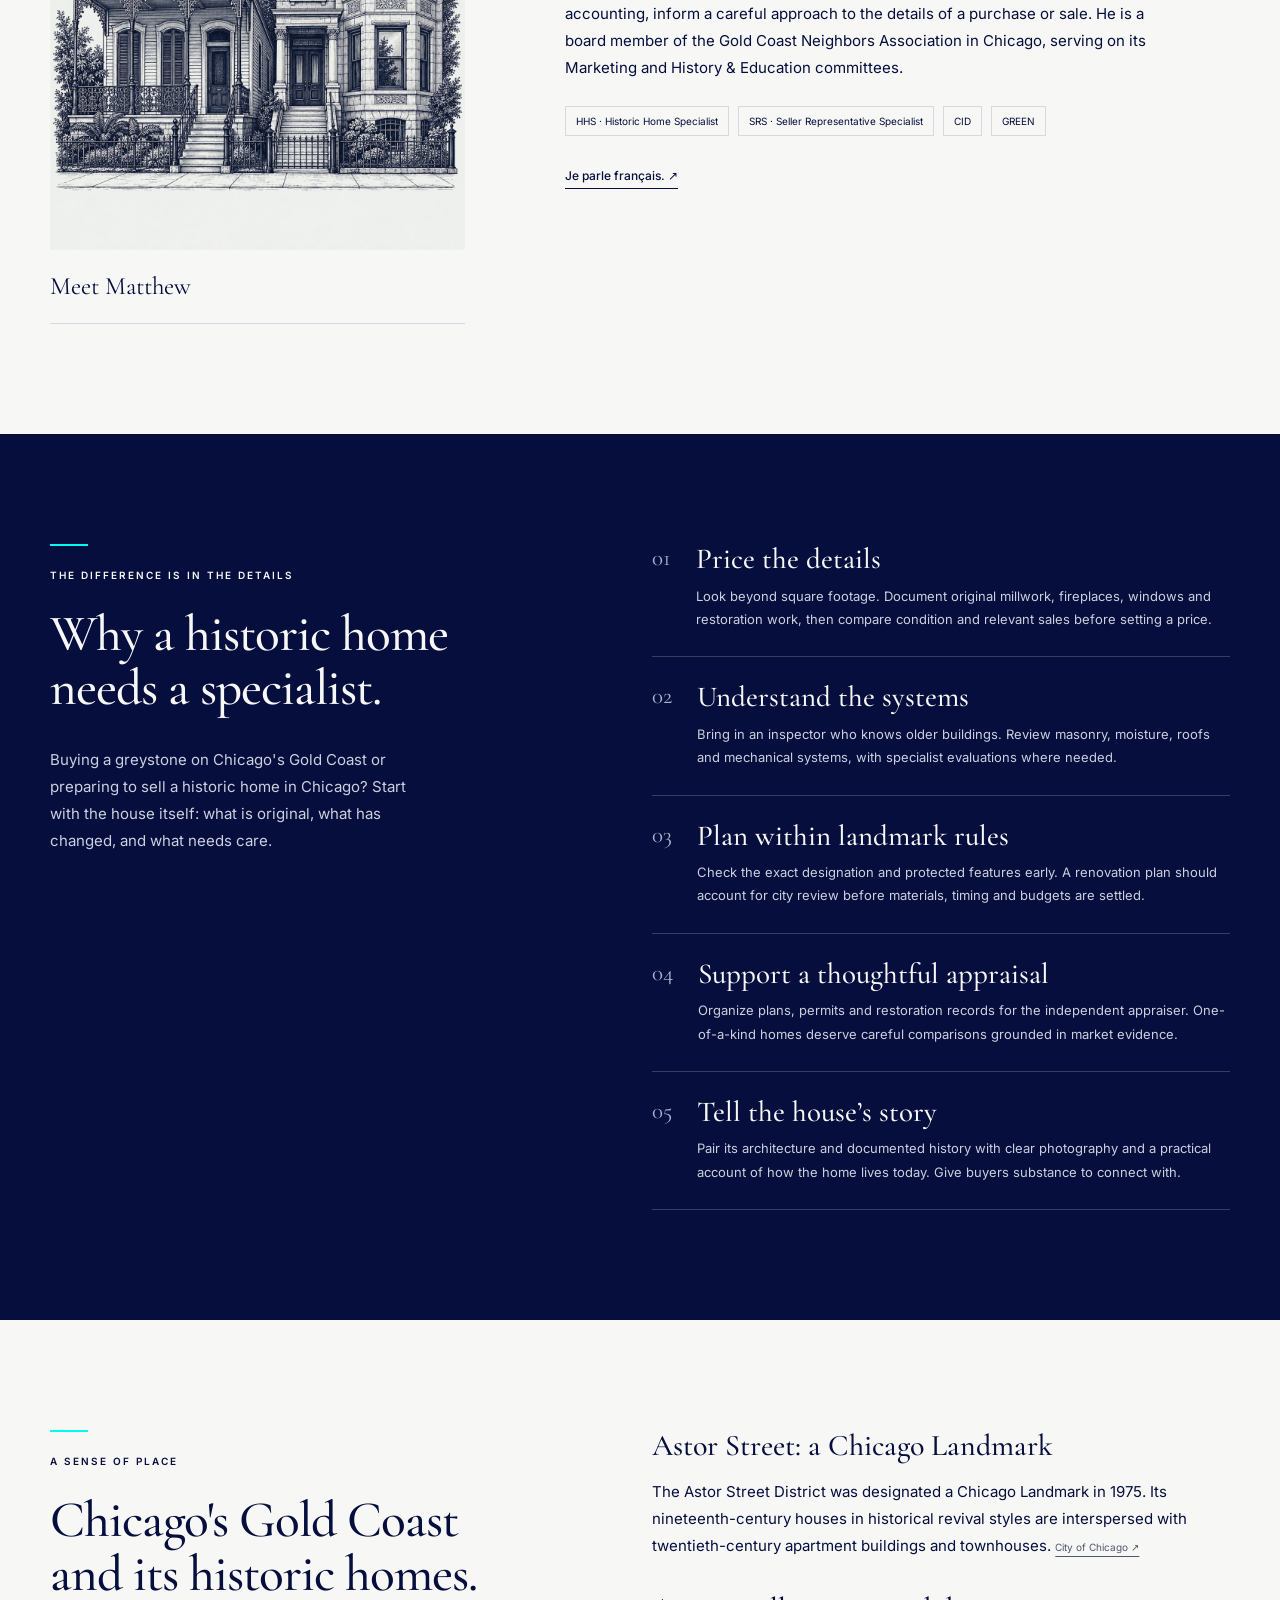
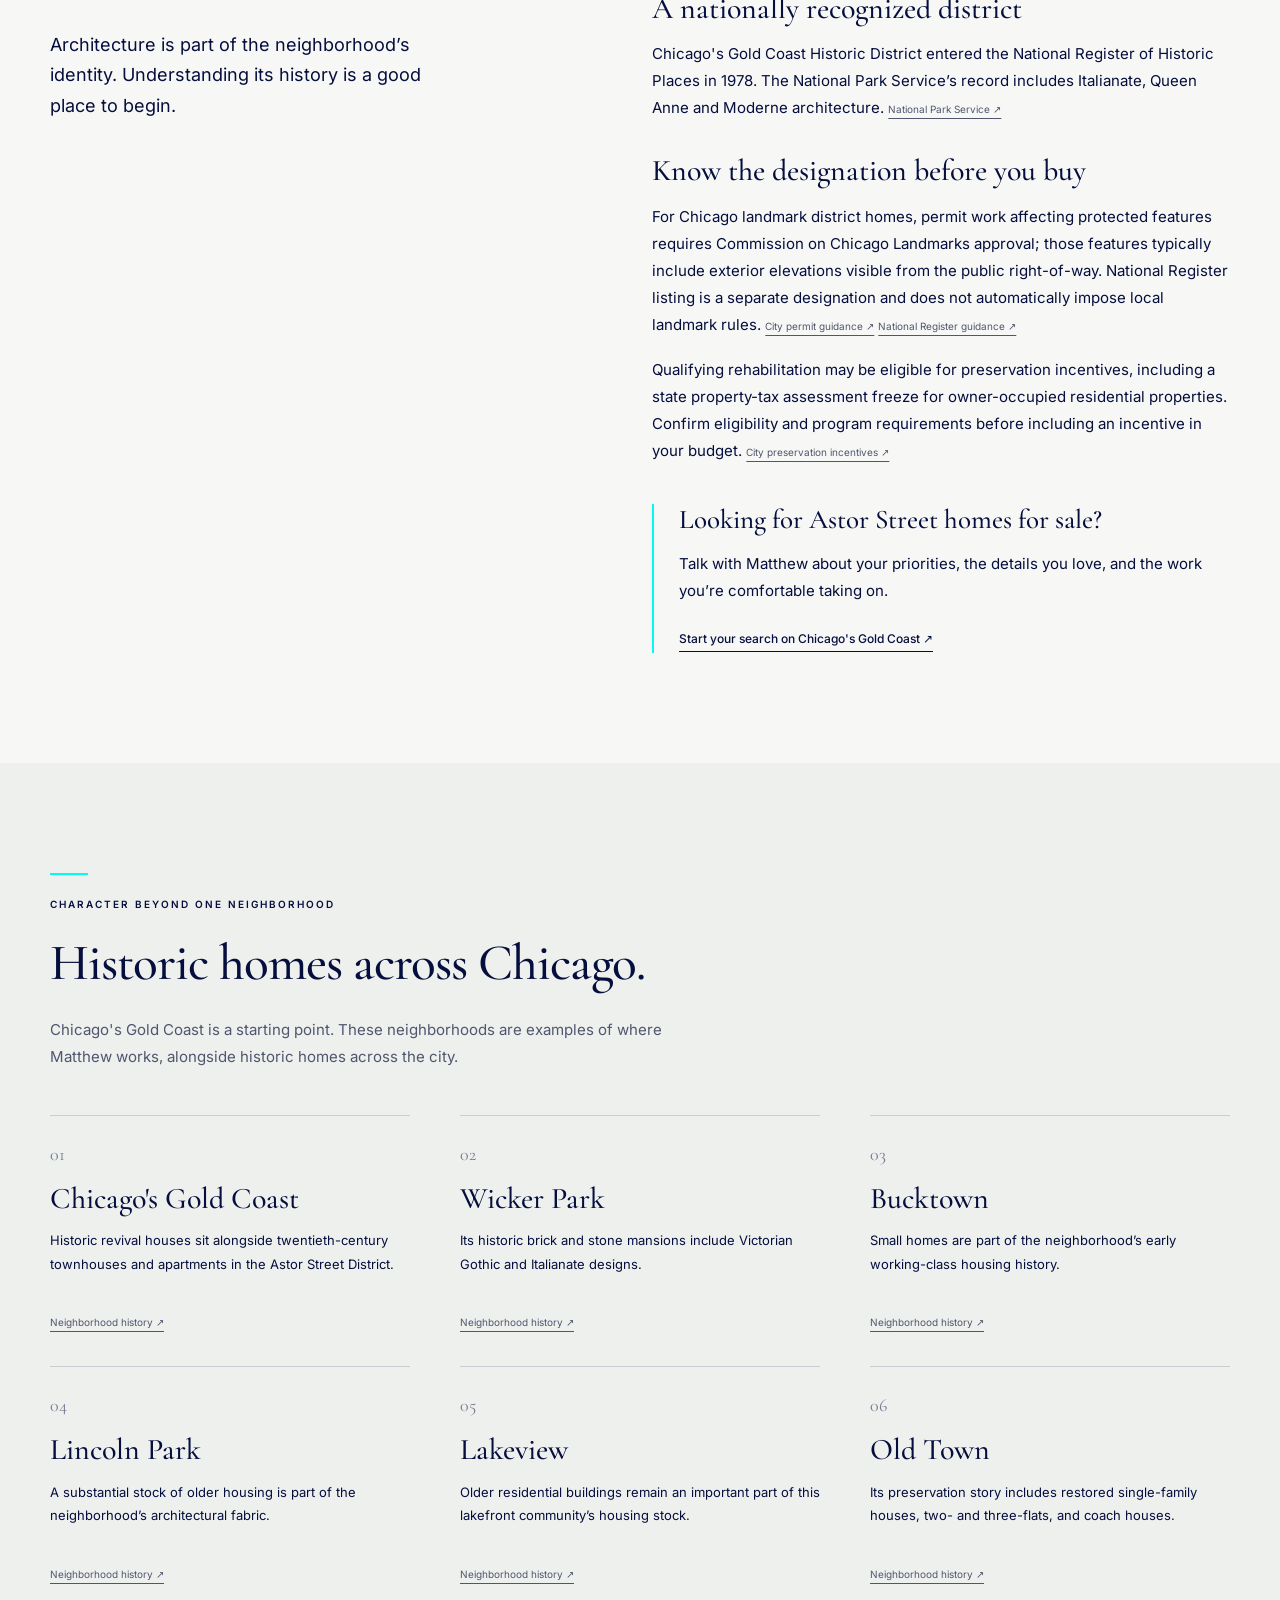
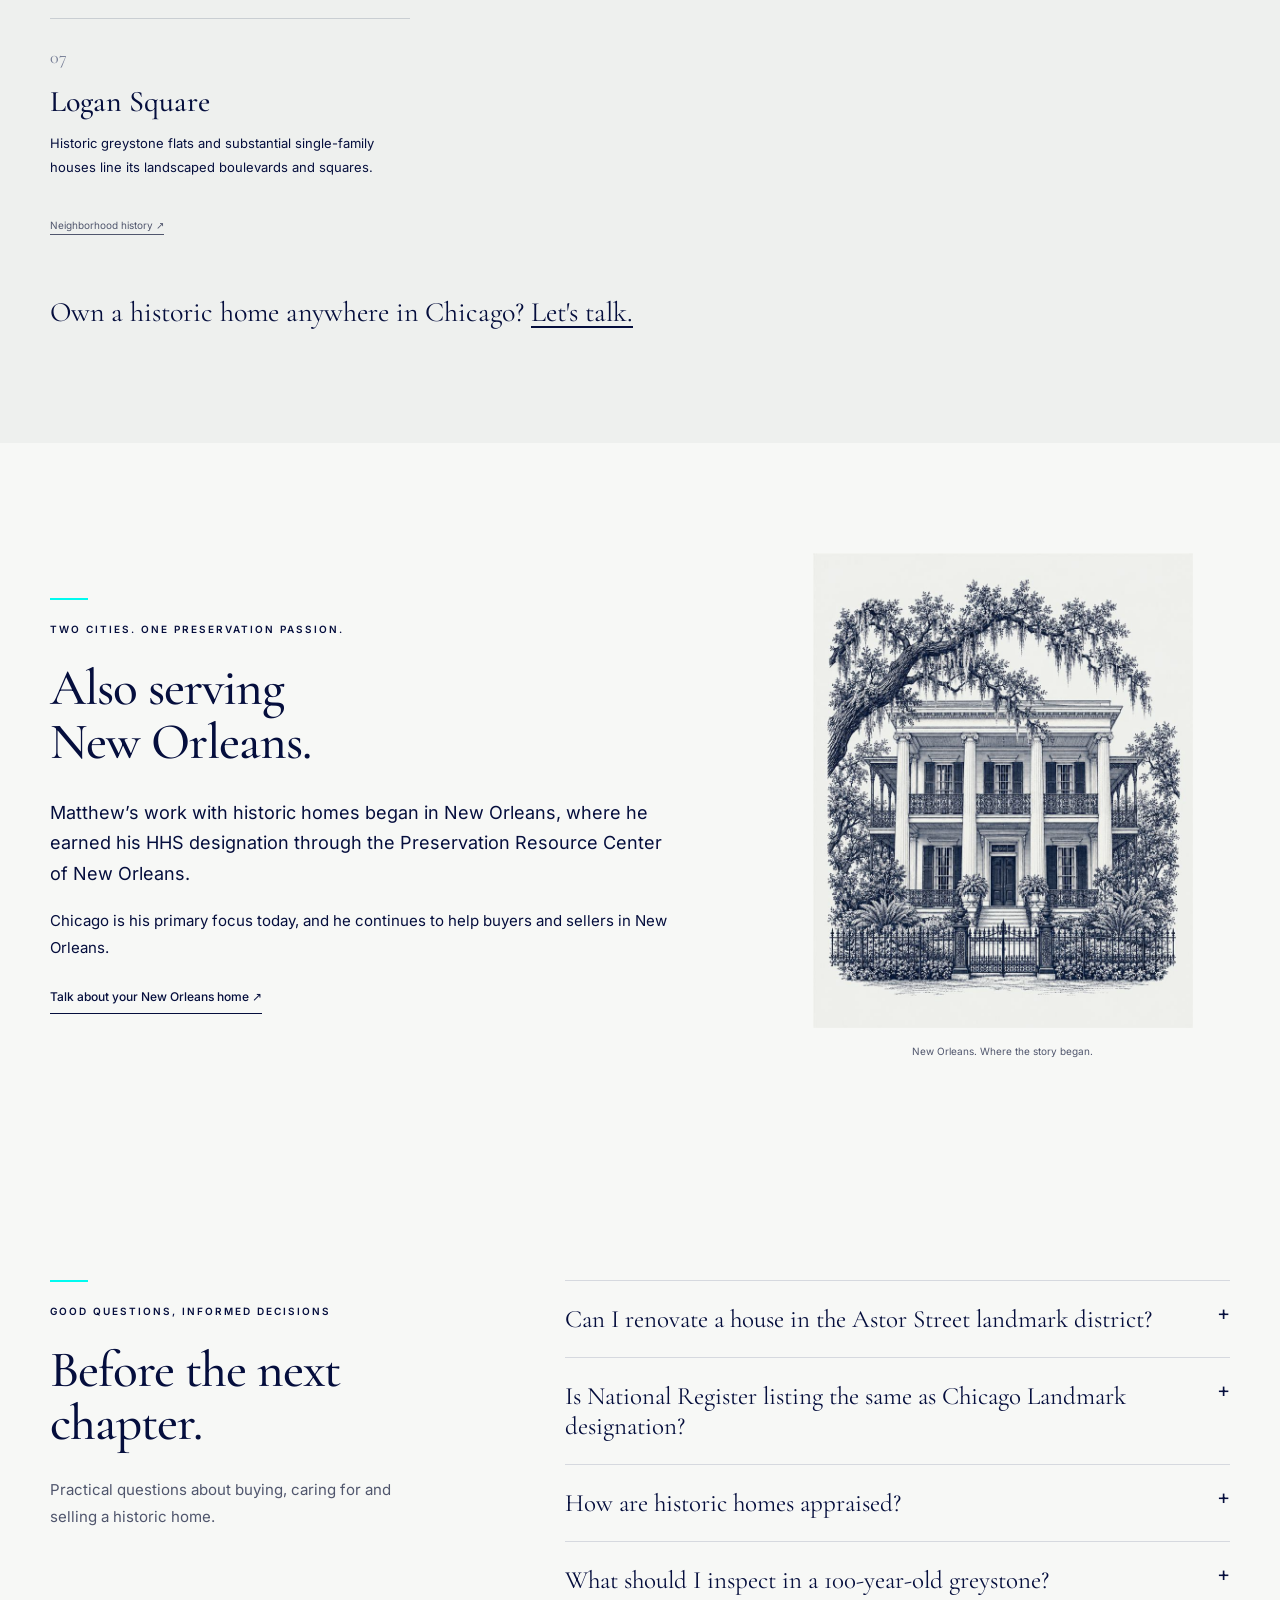
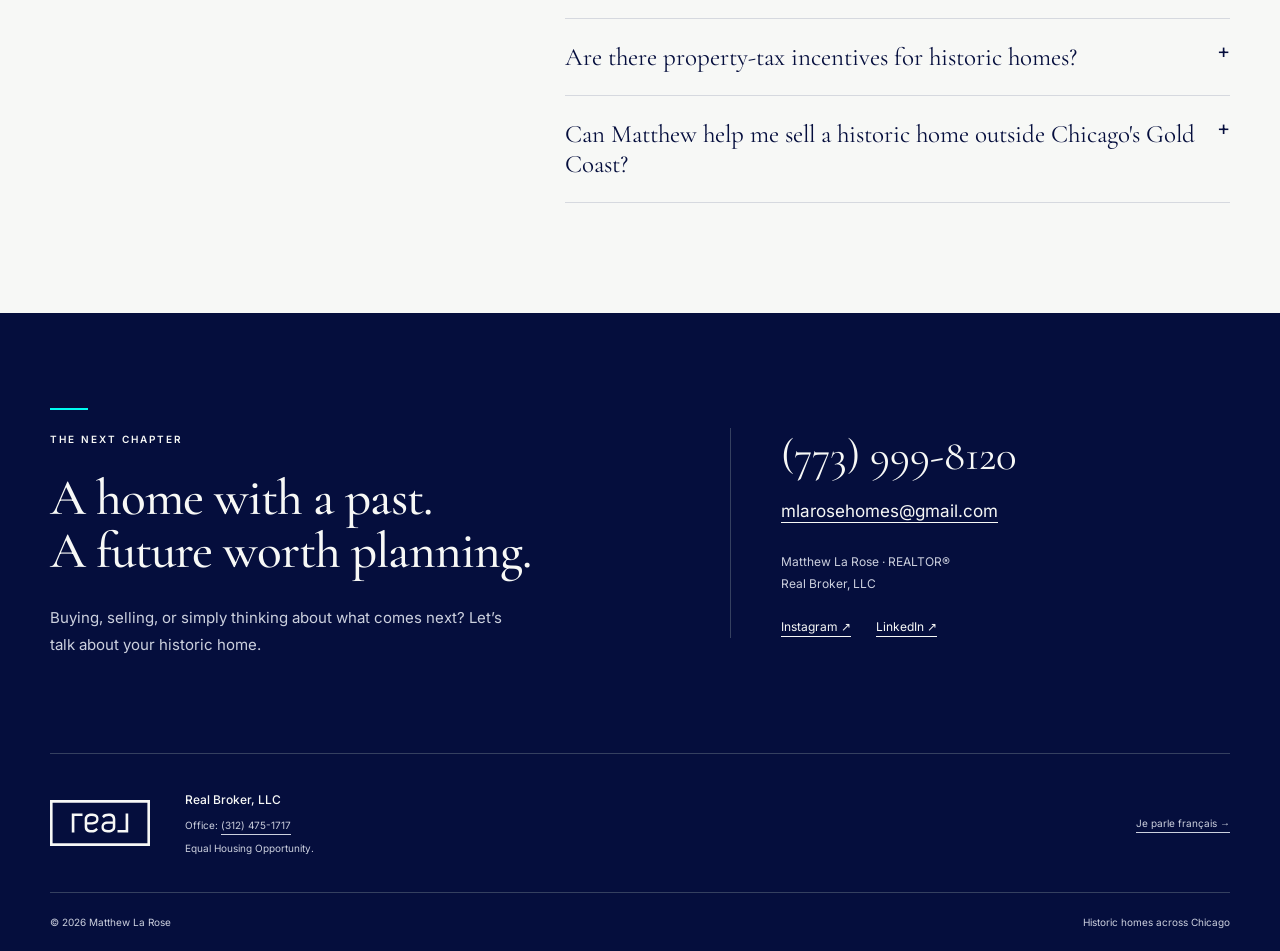
==== commit de260bb3: "Spell out Historic Home Specialist (HHS) on site, posts and print" ====
--- a/index.html
+++ b/index.html
@@ -1 +1 @@
-<!doctype html><html lang="en"><head><meta charset="utf-8"><!-- PREVIEW: remove at go-live after Matthew approves --><meta name="robots" content="noindex"><meta name="viewport" content="width=device-width, initial-scale=1"><title>Gold Coast Chicago Historic Homes | Matthew La Rose, REALTOR®</title><meta name="description" content="Buy or sell a historic home in Chicago with Matthew La Rose, Gold Coast realtor and Historic Home Specialist at Real Broker, LLC. Call (773) 999-8120."><meta name="theme-color" content="#050E3D"><link rel="canonical" href="https://perksy91.github.io/matthew-la-rose/"><link rel="alternate" hreflang="en" href="https://perksy91.github.io/matthew-la-rose/"><link rel="alternate" hreflang="fr" href="https://perksy91.github.io/matthew-la-rose/fr/"><link rel="alternate" hreflang="x-default" href="https://perksy91.github.io/matthew-la-rose/"><meta property="og:type" content="website"><meta property="og:site_name" content="Matthew La Rose"><meta property="og:title" content="Gold Coast Chicago Historic Homes | Matthew La Rose, REALTOR®"><meta property="og:description" content="Buy or sell a historic home in Chicago with Matthew La Rose, Gold Coast realtor and Historic Home Specialist at Real Broker, LLC. Call (773) 999-8120."><meta property="og:url" content="https://perksy91.github.io/matthew-la-rose/"><meta property="og:locale" content="en_US"><meta property="og:locale:alternate" content="fr_FR"><meta property="og:image" content="https://perksy91.github.io/matthew-la-rose/img/og.jpg"><meta property="og:image:width" content="1200"><meta property="og:image:height" content="630"><meta property="og:image:alt" content="Matthew La Rose — Chicago historic homes, with a pen-and-ink illustration of two historic houses"><meta name="twitter:card" content="summary_large_image"><meta name="twitter:title" content="Gold Coast Chicago Historic Homes | Matthew La Rose, REALTOR®"><meta name="twitter:description" content="Buy or sell a historic home in Chicago with Matthew La Rose, Gold Coast realtor and Historic Home Specialist at Real Broker, LLC. Call (773) 999-8120."><meta name="twitter:image" content="https://perksy91.github.io/matthew-la-rose/img/og.jpg"><meta name="twitter:image:alt" content="Matthew La Rose — Chicago historic homes"><link rel="icon" type="image/svg+xml" href="img/favicon.svg"><link rel="stylesheet" href="styles.css"><link rel="preload" href="img/cormorant-latin.woff2" as="font" type="font/woff2" crossorigin><script type="application/ld+json">{"@context":"https://schema.org","@type":"RealEstateAgent","@id":"https://perksy91.github.io/matthew-la-rose/#matthew","name":"Matthew La Rose","description":"REALTOR® · Historic Home Specialist serving Chicago (primary market) and New Orleans.","telephone":"+17739998120","email":"mlarosehomes@gmail.com","url":"https://perksy91.github.io/matthew-la-rose/","image":"https://perksy91.github.io/matthew-la-rose/img/matthew.jpg","areaServed":[{"@type":"Place","name":"Chicago"},{"@type":"Place","name":"Chicago's Gold Coast"},{"@type":"Place","name":"Wicker Park"},{"@type":"Place","name":"Bucktown"},{"@type":"Place","name":"Lincoln Park"},{"@type":"Place","name":"Lakeview"},{"@type":"Place","name":"Logan Square"},{"@type":"Place","name":"Old Town"},{"@type":"Place","name":"New Orleans"}],"knowsLanguage":["en","fr"],"memberOf":{"@type":"Organization","name":"Gold Coast Neighbors Association","location":{"@type":"Place","name":"Chicago"},"member":{"@type":"OrganizationRole","roleName":"Board member; Marketing committee; History & Education committee","member":{"@type":"Person","name":"Matthew La Rose"}}},"parentOrganization":{"@type":"Organization","name":"Real Broker, LLC","telephone":"+13124751717"},"sameAs":["https://onereal.com/profile/matthew-la-rose","https://instagram.com/mlarosehomes/","https://linkedin.com/in/matthew-w-la-rose-31241424"]}</script><script type="application/ld+json">{"@context":"https://schema.org","@type":"FAQPage","mainEntity":[{"@type":"Question","name":"Can I renovate a house in the Astor Street landmark district?","acceptedAnswer":{"@type":"Answer","text":"Yes, but plan around the protected features. The Commission on Chicago Landmarks reviews permit applications for work affecting significant historic or architectural features, typically exterior elevations visible from the public right-of-way in a district. Confirm the property’s designation and proposed scope with the city before committing to alterations."}},{"@type":"Question","name":"Is National Register listing the same as Chicago Landmark designation?","acceptedAnswer":{"@type":"Answer","text":"No. National Register listing does not automatically create local landmark designation or local historic-district rules. Federal listing alone generally does not restrict a private owner’s work unless federal assistance or permitting is involved. Check local designation and any other property-specific restrictions separately."}},{"@type":"Question","name":"How are historic homes appraised?","acceptedAnswer":{"@type":"Answer","text":"An independent appraiser evaluates the home and relevant comparable sales, considering differences such as location, size, condition and features. A distinctive house needs well-supported comparisons. Gather restoration records, plans and a clear description of period details so the appraiser has useful information; historic character alone does not guarantee a higher value."}},{"@type":"Question","name":"What should I inspect in a 100-year-old greystone?","acceptedAnswer":{"@type":"Answer","text":"Ask an inspector experienced with older homes to evaluate the roof, masonry and mortar, foundation, moisture and drainage, electrical service, plumbing and heating systems. Request permits and maintenance records, and arrange specialist follow-up where the inspector recommends it. Use the findings to plan a realistic repair budget before purchase."}},{"@type":"Question","name":"Are there property-tax incentives for historic homes?","acceptedAnswer":{"@type":"Answer","text":"Potentially. The City of Chicago lists a state property-tax assessment freeze for qualifying owner-occupied residential rehabilitation among its preservation incentives. Eligibility and rehabilitation requirements matter; confirm the current program rules for your property before budgeting. Landmark designation alone does not automatically lower your taxes."}},{"@type":"Question","name":"Can Matthew help me sell a historic home outside Chicago's Gold Coast?","acceptedAnswer":{"@type":"Answer","text":"Yes. Matthew serves historic homes across Chicago, including Wicker Park, Bucktown, Lincoln Park, Lakeview, Logan Square and Old Town. Start with a conversation about your home’s condition, distinctive features and restoration history to shape a pricing and marketing plan."}}]}</script></head><body><a class="skip" href="#main">Skip to content</a><header class="site-header wrap"><a class="wordmark" href="./" aria-label="Matthew La Rose home">Matthew La Rose<span>REALTOR® · Historic Home Specialist</span></a><nav aria-label="Main navigation"><a href="#about">Matthew</a><a href="#guide">Chicago's Gold Coast</a><a href="#contact">Contact</a><a href="fr/" lang="fr">FR</a></nav></header><main id="main"><section class="hero wrap"><div class="hero-copy"><p class="eyebrow">Preservation is a passion. Home is personal.</p><h1>Chicago's Gold Coast<br><em>historic homes.</em></h1><p class="tagline">Chicago's historic homes,<br>in expert hands.</p><p class="hero-description">For the details worth protecting.<br>For the life you’ll build within them.</p><p class="exclusive">Chicago's only HHS-designated REALTOR®<!-- CLAIM: confirm with Matthew before publishing --></p><div class="actions"><a class="button primary" href="tel:+17739998120">Call Matthew <span aria-hidden="true">↗</span></a><a class="button" href="mailto:mlarosehomes@gmail.com">Email Matthew <span aria-hidden="true">↗</span></a></div></div><figure class="hero-art"><img src="img/goldcoast-wide.jpg" width="1400" height="700" fetchpriority="high" alt="Illustration of historic homes on Chicago’s Gold Coast with the Hancock tower"><figcaption>Chicago’s Gold Coast. History worth protecting.</figcaption></figure></section><div class="area-band"><div class="wrap"><span>Roots in Chicago's Gold Coast.</span><span>Historic homes across Chicago.</span><a href="#neighborhoods">Explore the neighborhoods <span aria-hidden="true">↓</span></a></div></div><section id="about" class="section wrap about-grid"><div class="portrait"><img src="img/matthew.jpg" width="640" height="640" loading="lazy" decoding="async" alt="Matthew La Rose wearing glasses, a striped blazer and a bow tie"><img class="story-art" src="img/historic-homes.jpg" width="1100" height="1100" loading="lazy" alt="Illustration connecting New Orleans and Chicago’s historic homes"><span class="portrait-label">Meet Matthew</span></div><div><p class="eyebrow">An eye for character. A heart for preservation.</p><h2>From New Orleans<br>to Chicago’s Gold Coast.</h2><p class="lead">Historic preservation is Matthew’s passion: protecting and honoring the homes that hold Chicago’s history, and helping their next owners do the same.</p><p>Matthew learned historic homes in New Orleans, earning his Historic Home Specialist (HHS) designation through the Preservation Resource Center of New Orleans. Today, he brings that perspective to Chicago’s Gold Coast, where he has sold homes since 2018, and historic homes throughout Chicago.</p><p>His 17+ years in residential and commercial real estate, together with a background in accounting, inform a careful approach to the details of a purchase or sale. He is a board member of the Gold Coast Neighbors Association in Chicago, serving on its Marketing and History &amp; Education committees.</p><ul class="credentials"><li>HHS · Historic Home Specialist</li><li>SRS · Seller Representative Specialist</li><li>CID</li><li>GREEN</li></ul><a class="text-link" href="fr/" lang="fr">Je parle français. <span aria-hidden="true">↗</span></a></div></section><section id="expertise" class="expertise"><div class="wrap section"><div class="section-intro"><p class="eyebrow">The difference is in the details</p><h2>Why a historic home<br>needs a specialist.</h2><p>Buying a greystone on Chicago's Gold Coast or preparing to sell a historic home in Chicago? Start with the house itself: what is original, what has changed, and what needs care.</p></div><ol class="service-list"><li><span class="number">01</span><div><h3>Price the details</h3><p>Look beyond square footage. Document original millwork, fireplaces, windows and restoration work, then compare condition and relevant sales before setting a price.</p></div></li><li><span class="number">02</span><div><h3>Understand the systems</h3><p>Bring in an inspector who knows older buildings. Review masonry, moisture, roofs and mechanical systems, with specialist evaluations where needed.</p></div></li><li><span class="number">03</span><div><h3>Plan within landmark rules</h3><p>Check the exact designation and protected features early. A renovation plan should account for city review before materials, timing and budgets are settled.</p></div></li><li><span class="number">04</span><div><h3>Support a thoughtful appraisal</h3><p>Organize plans, permits and restoration records for the independent appraiser. One-of-a-kind homes deserve careful comparisons grounded in market evidence.</p></div></li><li><span class="number">05</span><div><h3>Tell the house’s story</h3><p>Pair its architecture and documented history with clear photography and a practical account of how the home lives today. Give buyers substance to connect with.</p></div></li></ol></div></section><section id="guide" class="section wrap guide"><div class="guide-heading"><p class="eyebrow">A sense of place</p><h2>Chicago's Gold Coast<br>and its historic homes.</h2><p class="lead">Architecture is part of the neighborhood’s identity. Understanding its history is a good place to begin.</p></div><div class="guide-body"><h3>Astor Street: a Chicago Landmark</h3><p>The Astor Street District was designated a Chicago Landmark in 1975. Its nineteenth-century houses in historical revival styles are interspersed with twentieth-century apartment buildings and townhouses. <a class="source" href="https://webapps1.chicago.gov/landmarksweb/web/districtdetails.htm?disId=4">City of Chicago ↗</a></p><h3>A nationally recognized district</h3><p>Chicago's Gold Coast Historic District entered the National Register of Historic Places in 1978. The National Park Service’s record includes Italianate, Queen Anne and Moderne architecture. <a class="source" href="https://npgallery.nps.gov/NRHP/AssetDetail/a1dce447-31bf-44a6-a6ef-2daef11898a4/">National Park Service ↗</a></p><h3>Know the designation before you buy</h3><p>For Chicago landmark district homes, permit work affecting protected features requires Commission on Chicago Landmarks approval; those features typically include exterior elevations visible from the public right-of-way. National Register listing is a separate designation and does not automatically impose local landmark rules. <a class="source" href="https://webapps1.chicago.gov/landmarksweb/web/ownersqanda.htm">City permit guidance ↗</a> <a class="source" href="https://home.nps.gov/subjects/nationalregister/how-to-list-a-property.htm">National Register guidance ↗</a></p><p>Qualifying rehabilitation may be eligible for preservation incentives, including a state property-tax assessment freeze for owner-occupied residential properties. Confirm eligibility and program requirements before including an incentive in your budget. <a class="source" href="https://webapps1.chicago.gov/landmarksweb/web/preservation.htm">City preservation incentives ↗</a></p><aside class="guide-note"><h3>Looking for Astor Street homes for sale?</h3><p>Talk with Matthew about your priorities, the details you love, and the work you’re comfortable taking on.</p><a class="text-link" href="mailto:mlarosehomes@gmail.com?subject=Astor%20Street%20home%20search">Start your search on Chicago's Gold Coast <span aria-hidden="true">↗</span></a></aside></div></section><section id="neighborhoods" class="neighborhoods"><div class="section wrap"><p class="eyebrow">Character beyond one neighborhood</p><h2>Historic homes across Chicago.</h2><p class="section-subtitle">Chicago's Gold Coast is a starting point. These neighborhoods are examples of where Matthew works, alongside historic homes across the city.</p><div class="neighborhood-grid"><article><span class="number">01</span><h3>Chicago's Gold Coast</h3><p>Historic revival houses sit alongside twentieth-century townhouses and apartments in the Astor Street District.</p><a class="source" href="https://webapps1.chicago.gov/landmarksweb/web/districtdetails.htm?disId=4">Neighborhood history <span class="sr-only">for Chicago's Gold Coast</span> ↗</a></article><article><span class="number">02</span><h3>Wicker Park</h3><p>Its historic brick and stone mansions include Victorian Gothic and Italianate designs.</p><a class="source" href="https://www.encyclopedia.chicagohistory.org/pages/2159.html">Neighborhood history <span class="sr-only">for Wicker Park</span> ↗</a></article><article><span class="number">03</span><h3>Bucktown</h3><p>Small homes are part of the neighborhood’s early working-class housing history.</p><a class="source" href="https://www.encyclopedia.chicagohistory.org/pages/3140.html">Neighborhood history <span class="sr-only">for Bucktown</span> ↗</a></article><article><span class="number">04</span><h3>Lincoln Park</h3><p>A substantial stock of older housing is part of the neighborhood’s architectural fabric.</p><a class="source" href="https://www.encyclopedia.chicagohistory.org/pages/511.html">Neighborhood history <span class="sr-only">for Lincoln Park</span> ↗</a></article><article><span class="number">05</span><h3>Lakeview</h3><p>Older residential buildings remain an important part of this lakefront community’s housing stock.</p><a class="source" href="https://www.encyclopedia.chicagohistory.org/pages/511.html">Neighborhood history <span class="sr-only">for Lakeview</span> ↗</a></article><article><span class="number">06</span><h3>Old Town</h3><p>Its preservation story includes restored single-family houses, two- and three-flats, and coach houses.</p><a class="source" href="https://www.encyclopedia.chicagohistory.org/pages/511.html">Neighborhood history <span class="sr-only">for Old Town</span> ↗</a></article><article><span class="number">07</span><h3>Logan Square</h3><p>Historic greystone flats and substantial single-family houses line its landscaped boulevards and squares.</p><a class="source" href="https://www.encyclopedia.chicagohistory.org/pages/761.html">Neighborhood history <span class="sr-only">for Logan Square</span> ↗</a></article></div><p class="neighborhood-cta">Own a historic home anywhere in Chicago? <a href="#contact">Let's talk.</a></p></div></section><section id="new-orleans" class="section wrap nola-grid"><div><p class="eyebrow">Two cities. One preservation passion.</p><h2>Also serving<br>New Orleans.</h2><p class="lead">Matthew’s work with historic homes began in New Orleans, where he earned his HHS designation through the Preservation Resource Center of New Orleans.</p><p>Chicago is his primary focus today, and he continues to help buyers and sellers in New Orleans.</p><a class="text-link" href="mailto:mlarosehomes@gmail.com?subject=New%20Orleans%20home">Talk about your New Orleans home ↗</a></div><figure><img src="img/nola-gardendistrict.jpg" width="800" height="1000" loading="lazy" alt="Illustration of a historic Garden District home in New Orleans"><figcaption>New Orleans. Where the story began.</figcaption></figure></section><section id="faq" class="section wrap faq"><div><p class="eyebrow">Good questions, informed decisions</p><h2>Before the next chapter.</h2><p>Practical questions about buying, caring for and selling a historic home.</p></div><div class="faq-list"><details><summary>Can I renovate a house in the Astor Street landmark district?</summary><p>Yes, but plan around the protected features. The Commission on Chicago Landmarks reviews permit applications for work affecting significant historic or architectural features, typically exterior elevations visible from the public right-of-way in a district. Confirm the property’s designation and proposed scope with the city before committing to alterations.</p></details><details><summary>Is National Register listing the same as Chicago Landmark designation?</summary><p>No. National Register listing does not automatically create local landmark designation or local historic-district rules. Federal listing alone generally does not restrict a private owner’s work unless federal assistance or permitting is involved. Check local designation and any other property-specific restrictions separately.</p></details><details><summary>How are historic homes appraised?</summary><p>An independent appraiser evaluates the home and relevant comparable sales, considering differences such as location, size, condition and features. A distinctive house needs well-supported comparisons. Gather restoration records, plans and a clear description of period details so the appraiser has useful information; historic character alone does not guarantee a higher value.</p></details><details><summary>What should I inspect in a 100-year-old greystone?</summary><p>Ask an inspector experienced with older homes to evaluate the roof, masonry and mortar, foundation, moisture and drainage, electrical service, plumbing and heating systems. Request permits and maintenance records, and arrange specialist follow-up where the inspector recommends it. Use the findings to plan a realistic repair budget before purchase.</p></details><details><summary>Are there property-tax incentives for historic homes?</summary><p>Potentially. The City of Chicago lists a state property-tax assessment freeze for qualifying owner-occupied residential rehabilitation among its preservation incentives. Eligibility and rehabilitation requirements matter; confirm the current program rules for your property before budgeting. Landmark designation alone does not automatically lower your taxes.</p></details><details><summary>Can Matthew help me sell a historic home outside Chicago's Gold Coast?</summary><p>Yes. Matthew serves historic homes across Chicago, including Wicker Park, Bucktown, Lincoln Park, Lakeview, Logan Square and Old Town. Start with a conversation about your home’s condition, distinctive features and restoration history to shape a pricing and marketing plan.</p></details></div></section><section id="contact" class="contact"><div class="wrap contact-grid"><div><p class="eyebrow">The next chapter</p><h2>A home with a past.<br>A future worth planning.</h2><p>Buying, selling, or simply thinking about what comes next? Let’s talk about your historic home.</p></div><div class="contact-links"><a class="phone" href="tel:+17739998120">(773) 999-8120</a><a class="email" href="mailto:mlarosehomes@gmail.com">mlarosehomes@gmail.com</a><p>Matthew La Rose · REALTOR®<br>Real Broker, LLC</p><div class="social"><a href="https://instagram.com/mlarosehomes/">Instagram <span aria-hidden="true">↗</span></a><a href="https://linkedin.com/in/matthew-w-la-rose-31241424">LinkedIn <span aria-hidden="true">↗</span></a></div></div></div></section></main><footer class="footer"><div class="wrap footer-main"><img src="img/logo-real.svg" width="130" height="60" loading="lazy" alt="Real"><div><strong>Real Broker, LLC</strong><p>Office: <a href="tel:+13124751717">(312) 475-1717</a></p><p>Equal Housing Opportunity.</p></div><a class="language" href="fr/" lang="fr">Je parle français →</a></div><div class="wrap footer-bottom"><span>© 2026 Matthew La Rose</span><span>Historic homes across Chicago</span></div></footer></body></html>+<!doctype html><html lang="en"><head><meta charset="utf-8"><!-- PREVIEW: remove at go-live after Matthew approves --><meta name="robots" content="noindex"><meta name="viewport" content="width=device-width, initial-scale=1"><title>Gold Coast Chicago Historic Homes | Matthew La Rose, REALTOR®</title><meta name="description" content="Buy or sell a historic home in Chicago with Matthew La Rose, Gold Coast realtor and Historic Home Specialist at Real Broker, LLC. Call (773) 999-8120."><meta name="theme-color" content="#050E3D"><link rel="canonical" href="https://perksy91.github.io/matthew-la-rose/"><link rel="alternate" hreflang="en" href="https://perksy91.github.io/matthew-la-rose/"><link rel="alternate" hreflang="fr" href="https://perksy91.github.io/matthew-la-rose/fr/"><link rel="alternate" hreflang="x-default" href="https://perksy91.github.io/matthew-la-rose/"><meta property="og:type" content="website"><meta property="og:site_name" content="Matthew La Rose"><meta property="og:title" content="Gold Coast Chicago Historic Homes | Matthew La Rose, REALTOR®"><meta property="og:description" content="Buy or sell a historic home in Chicago with Matthew La Rose, Gold Coast realtor and Historic Home Specialist at Real Broker, LLC. Call (773) 999-8120."><meta property="og:url" content="https://perksy91.github.io/matthew-la-rose/"><meta property="og:locale" content="en_US"><meta property="og:locale:alternate" content="fr_FR"><meta property="og:image" content="https://perksy91.github.io/matthew-la-rose/img/og.jpg"><meta property="og:image:width" content="1200"><meta property="og:image:height" content="630"><meta property="og:image:alt" content="Matthew La Rose — Chicago historic homes, with a pen-and-ink illustration of two historic houses"><meta name="twitter:card" content="summary_large_image"><meta name="twitter:title" content="Gold Coast Chicago Historic Homes | Matthew La Rose, REALTOR®"><meta name="twitter:description" content="Buy or sell a historic home in Chicago with Matthew La Rose, Gold Coast realtor and Historic Home Specialist at Real Broker, LLC. Call (773) 999-8120."><meta name="twitter:image" content="https://perksy91.github.io/matthew-la-rose/img/og.jpg"><meta name="twitter:image:alt" content="Matthew La Rose — Chicago historic homes"><link rel="icon" type="image/svg+xml" href="img/favicon.svg"><link rel="stylesheet" href="styles.css"><link rel="preload" href="img/cormorant-latin.woff2" as="font" type="font/woff2" crossorigin><script type="application/ld+json">{"@context":"https://schema.org","@type":"RealEstateAgent","@id":"https://perksy91.github.io/matthew-la-rose/#matthew","name":"Matthew La Rose","description":"REALTOR® · Historic Home Specialist serving Chicago (primary market) and New Orleans.","telephone":"+17739998120","email":"mlarosehomes@gmail.com","url":"https://perksy91.github.io/matthew-la-rose/","image":"https://perksy91.github.io/matthew-la-rose/img/matthew.jpg","areaServed":[{"@type":"Place","name":"Chicago"},{"@type":"Place","name":"Chicago's Gold Coast"},{"@type":"Place","name":"Wicker Park"},{"@type":"Place","name":"Bucktown"},{"@type":"Place","name":"Lincoln Park"},{"@type":"Place","name":"Lakeview"},{"@type":"Place","name":"Logan Square"},{"@type":"Place","name":"Old Town"},{"@type":"Place","name":"New Orleans"}],"knowsLanguage":["en","fr"],"memberOf":{"@type":"Organization","name":"Gold Coast Neighbors Association","location":{"@type":"Place","name":"Chicago"},"member":{"@type":"OrganizationRole","roleName":"Board member; Marketing committee; History & Education committee","member":{"@type":"Person","name":"Matthew La Rose"}}},"parentOrganization":{"@type":"Organization","name":"Real Broker, LLC","telephone":"+13124751717"},"sameAs":["https://onereal.com/profile/matthew-la-rose","https://instagram.com/mlarosehomes/","https://linkedin.com/in/matthew-w-la-rose-31241424"]}</script><script type="application/ld+json">{"@context":"https://schema.org","@type":"FAQPage","mainEntity":[{"@type":"Question","name":"Can I renovate a house in the Astor Street landmark district?","acceptedAnswer":{"@type":"Answer","text":"Yes, but plan around the protected features. The Commission on Chicago Landmarks reviews permit applications for work affecting significant historic or architectural features, typically exterior elevations visible from the public right-of-way in a district. Confirm the property’s designation and proposed scope with the city before committing to alterations."}},{"@type":"Question","name":"Is National Register listing the same as Chicago Landmark designation?","acceptedAnswer":{"@type":"Answer","text":"No. National Register listing does not automatically create local landmark designation or local historic-district rules. Federal listing alone generally does not restrict a private owner’s work unless federal assistance or permitting is involved. Check local designation and any other property-specific restrictions separately."}},{"@type":"Question","name":"How are historic homes appraised?","acceptedAnswer":{"@type":"Answer","text":"An independent appraiser evaluates the home and relevant comparable sales, considering differences such as location, size, condition and features. A distinctive house needs well-supported comparisons. Gather restoration records, plans and a clear description of period details so the appraiser has useful information; historic character alone does not guarantee a higher value."}},{"@type":"Question","name":"What should I inspect in a 100-year-old greystone?","acceptedAnswer":{"@type":"Answer","text":"Ask an inspector experienced with older homes to evaluate the roof, masonry and mortar, foundation, moisture and drainage, electrical service, plumbing and heating systems. Request permits and maintenance records, and arrange specialist follow-up where the inspector recommends it. Use the findings to plan a realistic repair budget before purchase."}},{"@type":"Question","name":"Are there property-tax incentives for historic homes?","acceptedAnswer":{"@type":"Answer","text":"Potentially. The City of Chicago lists a state property-tax assessment freeze for qualifying owner-occupied residential rehabilitation among its preservation incentives. Eligibility and rehabilitation requirements matter; confirm the current program rules for your property before budgeting. Landmark designation alone does not automatically lower your taxes."}},{"@type":"Question","name":"Can Matthew help me sell a historic home outside Chicago's Gold Coast?","acceptedAnswer":{"@type":"Answer","text":"Yes. Matthew serves historic homes across Chicago, including Wicker Park, Bucktown, Lincoln Park, Lakeview, Logan Square and Old Town. Start with a conversation about your home’s condition, distinctive features and restoration history to shape a pricing and marketing plan."}}]}</script></head><body><a class="skip" href="#main">Skip to content</a><header class="site-header wrap"><a class="wordmark" href="./" aria-label="Matthew La Rose home">Matthew La Rose<span>REALTOR® · Historic Home Specialist</span></a><nav aria-label="Main navigation"><a href="#about">Matthew</a><a href="#guide">Chicago's Gold Coast</a><a href="#contact">Contact</a><a href="fr/" lang="fr">FR</a></nav></header><main id="main"><section class="hero wrap"><div class="hero-copy"><p class="eyebrow">Preservation is a passion. Home is personal.</p><h1>Chicago's Gold Coast<br><em>historic homes.</em></h1><p class="tagline">Chicago's historic homes,<br>in expert hands.</p><p class="hero-description">For the details worth protecting.<br>For the life you’ll build within them.</p><p class="exclusive">Chicago's only Historic Home Specialist (HHS) REALTOR®<!-- CLAIM: confirm with Matthew before publishing --></p><div class="actions"><a class="button primary" href="tel:+17739998120">Call Matthew <span aria-hidden="true">↗</span></a><a class="button" href="mailto:mlarosehomes@gmail.com">Email Matthew <span aria-hidden="true">↗</span></a></div></div><figure class="hero-art"><img src="img/goldcoast-wide.jpg" width="1400" height="700" fetchpriority="high" alt="Illustration of historic homes on Chicago’s Gold Coast with the Hancock tower"><figcaption>Chicago’s Gold Coast. History worth protecting.</figcaption></figure></section><div class="area-band"><div class="wrap"><span>Roots in Chicago's Gold Coast.</span><span>Historic homes across Chicago.</span><a href="#neighborhoods">Explore the neighborhoods <span aria-hidden="true">↓</span></a></div></div><section id="about" class="section wrap about-grid"><div class="portrait"><img src="img/matthew.jpg" width="640" height="640" loading="lazy" decoding="async" alt="Matthew La Rose wearing glasses, a striped blazer and a bow tie"><img class="story-art" src="img/historic-homes.jpg" width="1100" height="1100" loading="lazy" alt="Illustration connecting New Orleans and Chicago’s historic homes"><span class="portrait-label">Meet Matthew</span></div><div><p class="eyebrow">An eye for character. A heart for preservation.</p><h2>From New Orleans<br>to Chicago’s Gold Coast.</h2><p class="lead">Historic preservation is Matthew’s passion: protecting and honoring the homes that hold Chicago’s history, and helping their next owners do the same.</p><p>Matthew learned historic homes in New Orleans, earning his Historic Home Specialist (HHS) designation through the Preservation Resource Center of New Orleans. Today, he brings that perspective to Chicago’s Gold Coast, where he has sold homes since 2018, and historic homes throughout Chicago.</p><p>His 17+ years in residential and commercial real estate, together with a background in accounting, inform a careful approach to the details of a purchase or sale. He is a board member of the Gold Coast Neighbors Association in Chicago, serving on its Marketing and History &amp; Education committees.</p><ul class="credentials"><li>HHS · Historic Home Specialist</li><li>SRS · Seller Representative Specialist</li><li>CID</li><li>GREEN</li></ul><a class="text-link" href="fr/" lang="fr">Je parle français. <span aria-hidden="true">↗</span></a></div></section><section id="expertise" class="expertise"><div class="wrap section"><div class="section-intro"><p class="eyebrow">The difference is in the details</p><h2>Why a historic home<br>needs a specialist.</h2><p>Buying a greystone on Chicago's Gold Coast or preparing to sell a historic home in Chicago? Start with the house itself: what is original, what has changed, and what needs care.</p></div><ol class="service-list"><li><span class="number">01</span><div><h3>Price the details</h3><p>Look beyond square footage. Document original millwork, fireplaces, windows and restoration work, then compare condition and relevant sales before setting a price.</p></div></li><li><span class="number">02</span><div><h3>Understand the systems</h3><p>Bring in an inspector who knows older buildings. Review masonry, moisture, roofs and mechanical systems, with specialist evaluations where needed.</p></div></li><li><span class="number">03</span><div><h3>Plan within landmark rules</h3><p>Check the exact designation and protected features early. A renovation plan should account for city review before materials, timing and budgets are settled.</p></div></li><li><span class="number">04</span><div><h3>Support a thoughtful appraisal</h3><p>Organize plans, permits and restoration records for the independent appraiser. One-of-a-kind homes deserve careful comparisons grounded in market evidence.</p></div></li><li><span class="number">05</span><div><h3>Tell the house’s story</h3><p>Pair its architecture and documented history with clear photography and a practical account of how the home lives today. Give buyers substance to connect with.</p></div></li></ol></div></section><section id="guide" class="section wrap guide"><div class="guide-heading"><p class="eyebrow">A sense of place</p><h2>Chicago's Gold Coast<br>and its historic homes.</h2><p class="lead">Architecture is part of the neighborhood’s identity. Understanding its history is a good place to begin.</p></div><div class="guide-body"><h3>Astor Street: a Chicago Landmark</h3><p>The Astor Street District was designated a Chicago Landmark in 1975. Its nineteenth-century houses in historical revival styles are interspersed with twentieth-century apartment buildings and townhouses. <a class="source" href="https://webapps1.chicago.gov/landmarksweb/web/districtdetails.htm?disId=4">City of Chicago ↗</a></p><h3>A nationally recognized district</h3><p>Chicago's Gold Coast Historic District entered the National Register of Historic Places in 1978. The National Park Service’s record includes Italianate, Queen Anne and Moderne architecture. <a class="source" href="https://npgallery.nps.gov/NRHP/AssetDetail/a1dce447-31bf-44a6-a6ef-2daef11898a4/">National Park Service ↗</a></p><h3>Know the designation before you buy</h3><p>For Chicago landmark district homes, permit work affecting protected features requires Commission on Chicago Landmarks approval; those features typically include exterior elevations visible from the public right-of-way. National Register listing is a separate designation and does not automatically impose local landmark rules. <a class="source" href="https://webapps1.chicago.gov/landmarksweb/web/ownersqanda.htm">City permit guidance ↗</a> <a class="source" href="https://home.nps.gov/subjects/nationalregister/how-to-list-a-property.htm">National Register guidance ↗</a></p><p>Qualifying rehabilitation may be eligible for preservation incentives, including a state property-tax assessment freeze for owner-occupied residential properties. Confirm eligibility and program requirements before including an incentive in your budget. <a class="source" href="https://webapps1.chicago.gov/landmarksweb/web/preservation.htm">City preservation incentives ↗</a></p><aside class="guide-note"><h3>Looking for Astor Street homes for sale?</h3><p>Talk with Matthew about your priorities, the details you love, and the work you’re comfortable taking on.</p><a class="text-link" href="mailto:mlarosehomes@gmail.com?subject=Astor%20Street%20home%20search">Start your search on Chicago's Gold Coast <span aria-hidden="true">↗</span></a></aside></div></section><section id="neighborhoods" class="neighborhoods"><div class="section wrap"><p class="eyebrow">Character beyond one neighborhood</p><h2>Historic homes across Chicago.</h2><p class="section-subtitle">Chicago's Gold Coast is a starting point. These neighborhoods are examples of where Matthew works, alongside historic homes across the city.</p><div class="neighborhood-grid"><article><span class="number">01</span><h3>Chicago's Gold Coast</h3><p>Historic revival houses sit alongside twentieth-century townhouses and apartments in the Astor Street District.</p><a class="source" href="https://webapps1.chicago.gov/landmarksweb/web/districtdetails.htm?disId=4">Neighborhood history <span class="sr-only">for Chicago's Gold Coast</span> ↗</a></article><article><span class="number">02</span><h3>Wicker Park</h3><p>Its historic brick and stone mansions include Victorian Gothic and Italianate designs.</p><a class="source" href="https://www.encyclopedia.chicagohistory.org/pages/2159.html">Neighborhood history <span class="sr-only">for Wicker Park</span> ↗</a></article><article><span class="number">03</span><h3>Bucktown</h3><p>Small homes are part of the neighborhood’s early working-class housing history.</p><a class="source" href="https://www.encyclopedia.chicagohistory.org/pages/3140.html">Neighborhood history <span class="sr-only">for Bucktown</span> ↗</a></article><article><span class="number">04</span><h3>Lincoln Park</h3><p>A substantial stock of older housing is part of the neighborhood’s architectural fabric.</p><a class="source" href="https://www.encyclopedia.chicagohistory.org/pages/511.html">Neighborhood history <span class="sr-only">for Lincoln Park</span> ↗</a></article><article><span class="number">05</span><h3>Lakeview</h3><p>Older residential buildings remain an important part of this lakefront community’s housing stock.</p><a class="source" href="https://www.encyclopedia.chicagohistory.org/pages/511.html">Neighborhood history <span class="sr-only">for Lakeview</span> ↗</a></article><article><span class="number">06</span><h3>Old Town</h3><p>Its preservation story includes restored single-family houses, two- and three-flats, and coach houses.</p><a class="source" href="https://www.encyclopedia.chicagohistory.org/pages/511.html">Neighborhood history <span class="sr-only">for Old Town</span> ↗</a></article><article><span class="number">07</span><h3>Logan Square</h3><p>Historic greystone flats and substantial single-family houses line its landscaped boulevards and squares.</p><a class="source" href="https://www.encyclopedia.chicagohistory.org/pages/761.html">Neighborhood history <span class="sr-only">for Logan Square</span> ↗</a></article></div><p class="neighborhood-cta">Own a historic home anywhere in Chicago? <a href="#contact">Let's talk.</a></p></div></section><section id="new-orleans" class="section wrap nola-grid"><div><p class="eyebrow">Two cities. One preservation passion.</p><h2>Also serving<br>New Orleans.</h2><p class="lead">Matthew’s work with historic homes began in New Orleans, where he earned his HHS designation through the Preservation Resource Center of New Orleans.</p><p>Chicago is his primary focus today, and he continues to help buyers and sellers in New Orleans.</p><a class="text-link" href="mailto:mlarosehomes@gmail.com?subject=New%20Orleans%20home">Talk about your New Orleans home ↗</a></div><figure><img src="img/nola-gardendistrict.jpg" width="800" height="1000" loading="lazy" alt="Illustration of a historic Garden District home in New Orleans"><figcaption>New Orleans. Where the story began.</figcaption></figure></section><section id="faq" class="section wrap faq"><div><p class="eyebrow">Good questions, informed decisions</p><h2>Before the next chapter.</h2><p>Practical questions about buying, caring for and selling a historic home.</p></div><div class="faq-list"><details><summary>Can I renovate a house in the Astor Street landmark district?</summary><p>Yes, but plan around the protected features. The Commission on Chicago Landmarks reviews permit applications for work affecting significant historic or architectural features, typically exterior elevations visible from the public right-of-way in a district. Confirm the property’s designation and proposed scope with the city before committing to alterations.</p></details><details><summary>Is National Register listing the same as Chicago Landmark designation?</summary><p>No. National Register listing does not automatically create local landmark designation or local historic-district rules. Federal listing alone generally does not restrict a private owner’s work unless federal assistance or permitting is involved. Check local designation and any other property-specific restrictions separately.</p></details><details><summary>How are historic homes appraised?</summary><p>An independent appraiser evaluates the home and relevant comparable sales, considering differences such as location, size, condition and features. A distinctive house needs well-supported comparisons. Gather restoration records, plans and a clear description of period details so the appraiser has useful information; historic character alone does not guarantee a higher value.</p></details><details><summary>What should I inspect in a 100-year-old greystone?</summary><p>Ask an inspector experienced with older homes to evaluate the roof, masonry and mortar, foundation, moisture and drainage, electrical service, plumbing and heating systems. Request permits and maintenance records, and arrange specialist follow-up where the inspector recommends it. Use the findings to plan a realistic repair budget before purchase.</p></details><details><summary>Are there property-tax incentives for historic homes?</summary><p>Potentially. The City of Chicago lists a state property-tax assessment freeze for qualifying owner-occupied residential rehabilitation among its preservation incentives. Eligibility and rehabilitation requirements matter; confirm the current program rules for your property before budgeting. Landmark designation alone does not automatically lower your taxes.</p></details><details><summary>Can Matthew help me sell a historic home outside Chicago's Gold Coast?</summary><p>Yes. Matthew serves historic homes across Chicago, including Wicker Park, Bucktown, Lincoln Park, Lakeview, Logan Square and Old Town. Start with a conversation about your home’s condition, distinctive features and restoration history to shape a pricing and marketing plan.</p></details></div></section><section id="contact" class="contact"><div class="wrap contact-grid"><div><p class="eyebrow">The next chapter</p><h2>A home with a past.<br>A future worth planning.</h2><p>Buying, selling, or simply thinking about what comes next? Let’s talk about your historic home.</p></div><div class="contact-links"><a class="phone" href="tel:+17739998120">(773) 999-8120</a><a class="email" href="mailto:mlarosehomes@gmail.com">mlarosehomes@gmail.com</a><p>Matthew La Rose · REALTOR®<br>Real Broker, LLC</p><div class="social"><a href="https://instagram.com/mlarosehomes/">Instagram <span aria-hidden="true">↗</span></a><a href="https://linkedin.com/in/matthew-w-la-rose-31241424">LinkedIn <span aria-hidden="true">↗</span></a></div></div></div></section></main><footer class="footer"><div class="wrap footer-main"><img src="img/logo-real.svg" width="130" height="60" loading="lazy" alt="Real"><div><strong>Real Broker, LLC</strong><p>Office: <a href="tel:+13124751717">(312) 475-1717</a></p><p>Equal Housing Opportunity.</p></div><a class="language" href="fr/" lang="fr">Je parle français →</a></div><div class="wrap footer-bottom"><span>© 2026 Matthew La Rose</span><span>Historic homes across Chicago</span></div></footer></body></html>
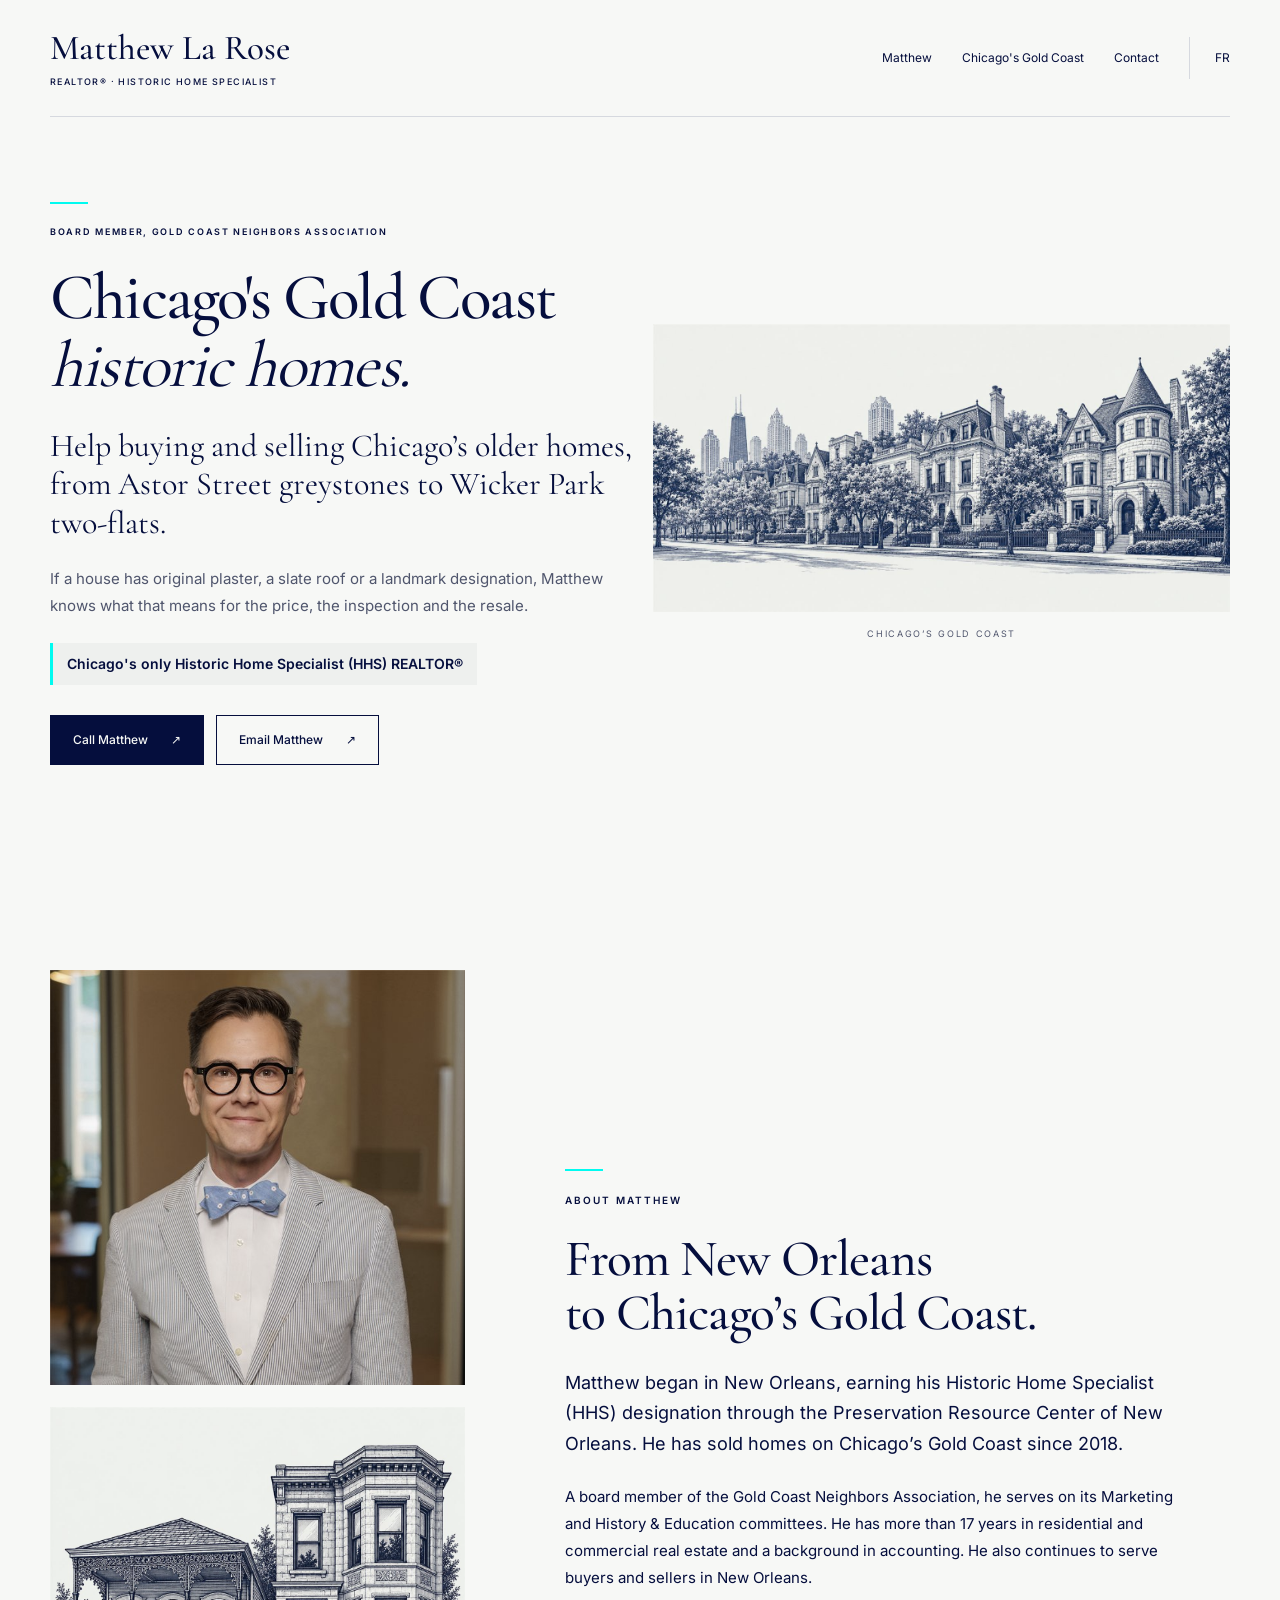
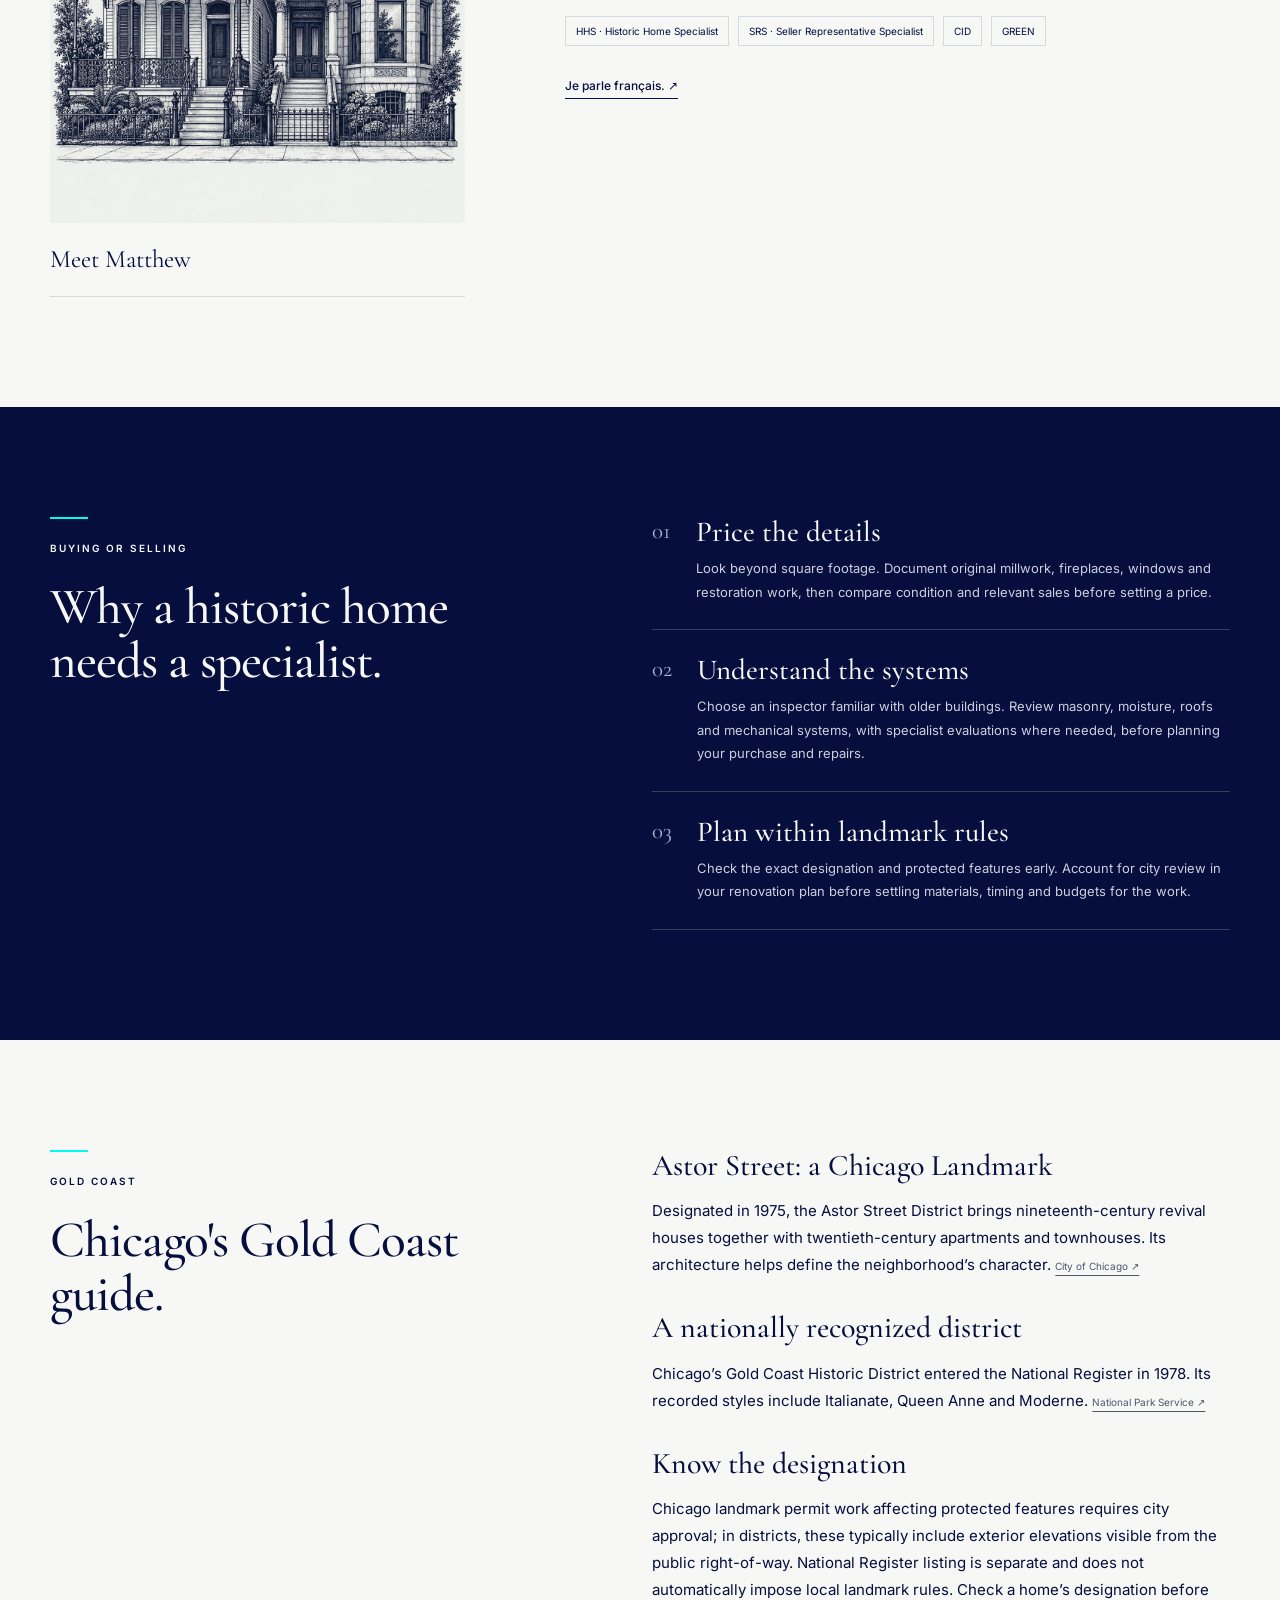
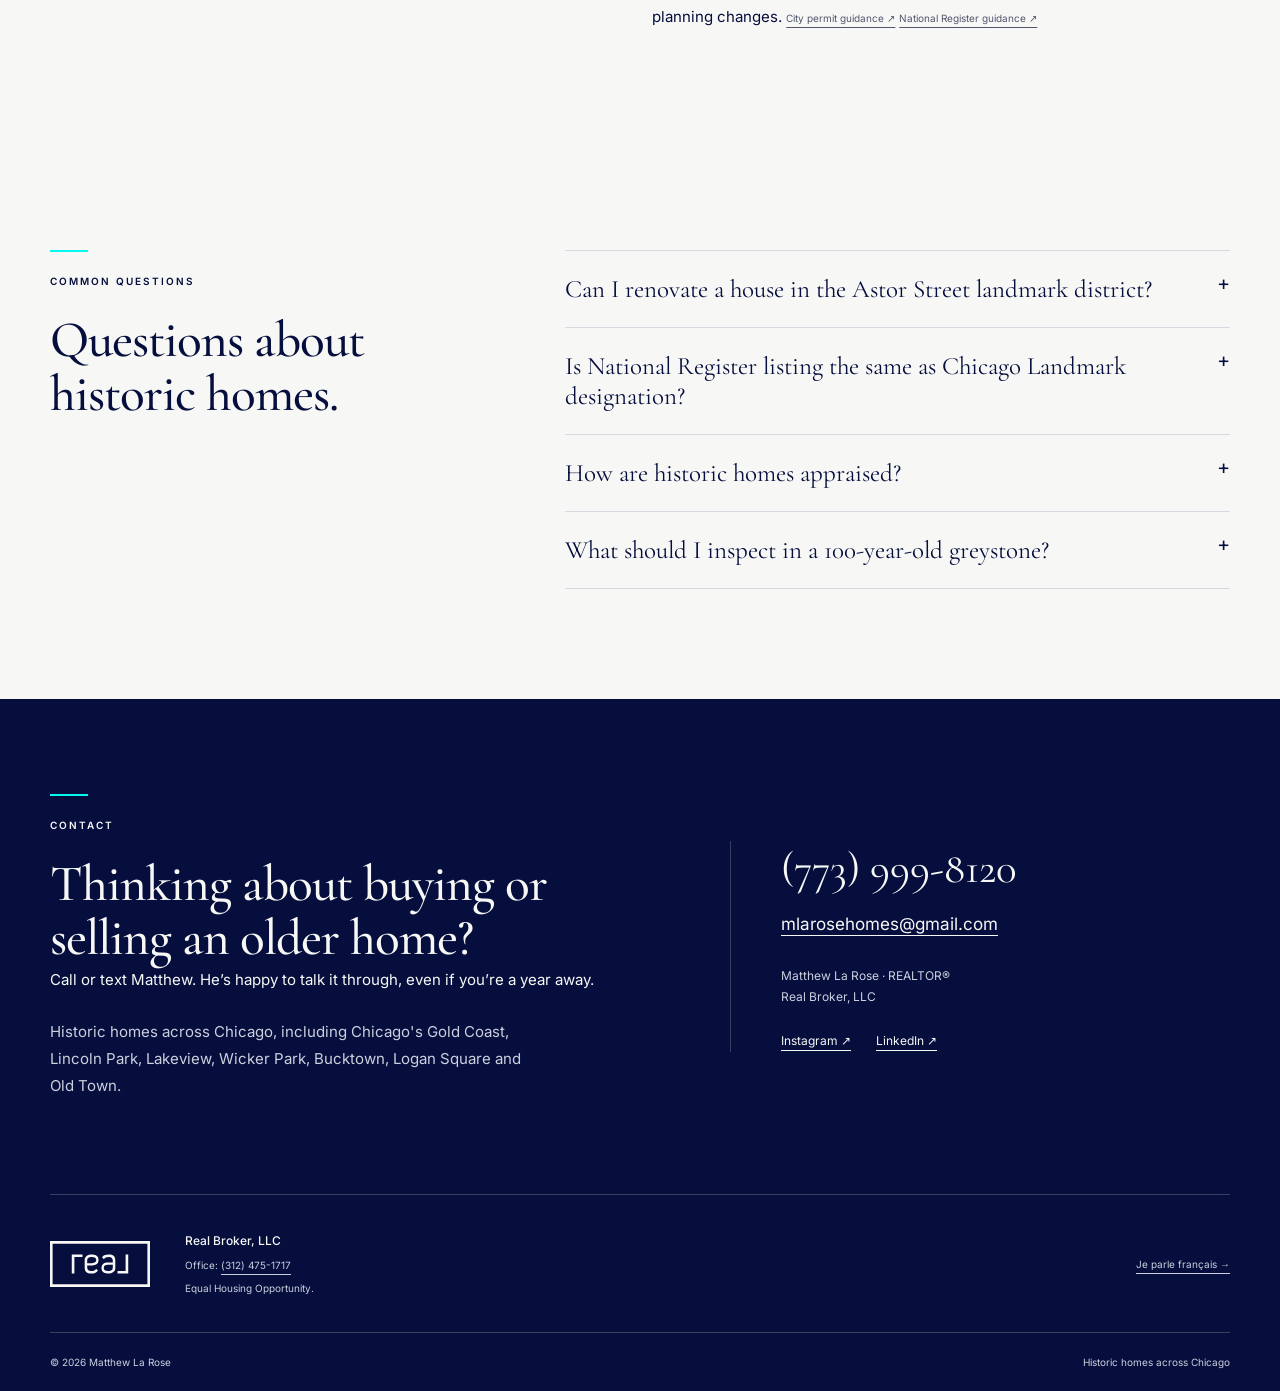
==== commit 08cce9eb: "Shorter landing page, plainer copy, kit reframed as a landing page for his site" ====
--- a/index.html
+++ b/index.html
@@ -1 +1 @@
-<!doctype html><html lang="en"><head><meta charset="utf-8"><!-- PREVIEW: remove at go-live after Matthew approves --><meta name="robots" content="noindex"><meta name="viewport" content="width=device-width, initial-scale=1"><title>Gold Coast Chicago Historic Homes | Matthew La Rose, REALTOR®</title><meta name="description" content="Buy or sell a historic home in Chicago with Matthew La Rose, Gold Coast realtor and Historic Home Specialist at Real Broker, LLC. Call (773) 999-8120."><meta name="theme-color" content="#050E3D"><link rel="canonical" href="https://perksy91.github.io/matthew-la-rose/"><link rel="alternate" hreflang="en" href="https://perksy91.github.io/matthew-la-rose/"><link rel="alternate" hreflang="fr" href="https://perksy91.github.io/matthew-la-rose/fr/"><link rel="alternate" hreflang="x-default" href="https://perksy91.github.io/matthew-la-rose/"><meta property="og:type" content="website"><meta property="og:site_name" content="Matthew La Rose"><meta property="og:title" content="Gold Coast Chicago Historic Homes | Matthew La Rose, REALTOR®"><meta property="og:description" content="Buy or sell a historic home in Chicago with Matthew La Rose, Gold Coast realtor and Historic Home Specialist at Real Broker, LLC. Call (773) 999-8120."><meta property="og:url" content="https://perksy91.github.io/matthew-la-rose/"><meta property="og:locale" content="en_US"><meta property="og:locale:alternate" content="fr_FR"><meta property="og:image" content="https://perksy91.github.io/matthew-la-rose/img/og.jpg"><meta property="og:image:width" content="1200"><meta property="og:image:height" content="630"><meta property="og:image:alt" content="Matthew La Rose — Chicago historic homes, with a pen-and-ink illustration of two historic houses"><meta name="twitter:card" content="summary_large_image"><meta name="twitter:title" content="Gold Coast Chicago Historic Homes | Matthew La Rose, REALTOR®"><meta name="twitter:description" content="Buy or sell a historic home in Chicago with Matthew La Rose, Gold Coast realtor and Historic Home Specialist at Real Broker, LLC. Call (773) 999-8120."><meta name="twitter:image" content="https://perksy91.github.io/matthew-la-rose/img/og.jpg"><meta name="twitter:image:alt" content="Matthew La Rose — Chicago historic homes"><link rel="icon" type="image/svg+xml" href="img/favicon.svg"><link rel="stylesheet" href="styles.css"><link rel="preload" href="img/cormorant-latin.woff2" as="font" type="font/woff2" crossorigin><script type="application/ld+json">{"@context":"https://schema.org","@type":"RealEstateAgent","@id":"https://perksy91.github.io/matthew-la-rose/#matthew","name":"Matthew La Rose","description":"REALTOR® · Historic Home Specialist serving Chicago (primary market) and New Orleans.","telephone":"+17739998120","email":"mlarosehomes@gmail.com","url":"https://perksy91.github.io/matthew-la-rose/","image":"https://perksy91.github.io/matthew-la-rose/img/matthew.jpg","areaServed":[{"@type":"Place","name":"Chicago"},{"@type":"Place","name":"Chicago's Gold Coast"},{"@type":"Place","name":"Wicker Park"},{"@type":"Place","name":"Bucktown"},{"@type":"Place","name":"Lincoln Park"},{"@type":"Place","name":"Lakeview"},{"@type":"Place","name":"Logan Square"},{"@type":"Place","name":"Old Town"},{"@type":"Place","name":"New Orleans"}],"knowsLanguage":["en","fr"],"memberOf":{"@type":"Organization","name":"Gold Coast Neighbors Association","location":{"@type":"Place","name":"Chicago"},"member":{"@type":"OrganizationRole","roleName":"Board member; Marketing committee; History & Education committee","member":{"@type":"Person","name":"Matthew La Rose"}}},"parentOrganization":{"@type":"Organization","name":"Real Broker, LLC","telephone":"+13124751717"},"sameAs":["https://onereal.com/profile/matthew-la-rose","https://instagram.com/mlarosehomes/","https://linkedin.com/in/matthew-w-la-rose-31241424"]}</script><script type="application/ld+json">{"@context":"https://schema.org","@type":"FAQPage","mainEntity":[{"@type":"Question","name":"Can I renovate a house in the Astor Street landmark district?","acceptedAnswer":{"@type":"Answer","text":"Yes, but plan around the protected features. The Commission on Chicago Landmarks reviews permit applications for work affecting significant historic or architectural features, typically exterior elevations visible from the public right-of-way in a district. Confirm the property’s designation and proposed scope with the city before committing to alterations."}},{"@type":"Question","name":"Is National Register listing the same as Chicago Landmark designation?","acceptedAnswer":{"@type":"Answer","text":"No. National Register listing does not automatically create local landmark designation or local historic-district rules. Federal listing alone generally does not restrict a private owner’s work unless federal assistance or permitting is involved. Check local designation and any other property-specific restrictions separately."}},{"@type":"Question","name":"How are historic homes appraised?","acceptedAnswer":{"@type":"Answer","text":"An independent appraiser evaluates the home and relevant comparable sales, considering differences such as location, size, condition and features. A distinctive house needs well-supported comparisons. Gather restoration records, plans and a clear description of period details so the appraiser has useful information; historic character alone does not guarantee a higher value."}},{"@type":"Question","name":"What should I inspect in a 100-year-old greystone?","acceptedAnswer":{"@type":"Answer","text":"Ask an inspector experienced with older homes to evaluate the roof, masonry and mortar, foundation, moisture and drainage, electrical service, plumbing and heating systems. Request permits and maintenance records, and arrange specialist follow-up where the inspector recommends it. Use the findings to plan a realistic repair budget before purchase."}},{"@type":"Question","name":"Are there property-tax incentives for historic homes?","acceptedAnswer":{"@type":"Answer","text":"Potentially. The City of Chicago lists a state property-tax assessment freeze for qualifying owner-occupied residential rehabilitation among its preservation incentives. Eligibility and rehabilitation requirements matter; confirm the current program rules for your property before budgeting. Landmark designation alone does not automatically lower your taxes."}},{"@type":"Question","name":"Can Matthew help me sell a historic home outside Chicago's Gold Coast?","acceptedAnswer":{"@type":"Answer","text":"Yes. Matthew serves historic homes across Chicago, including Wicker Park, Bucktown, Lincoln Park, Lakeview, Logan Square and Old Town. Start with a conversation about your home’s condition, distinctive features and restoration history to shape a pricing and marketing plan."}}]}</script></head><body><a class="skip" href="#main">Skip to content</a><header class="site-header wrap"><a class="wordmark" href="./" aria-label="Matthew La Rose home">Matthew La Rose<span>REALTOR® · Historic Home Specialist</span></a><nav aria-label="Main navigation"><a href="#about">Matthew</a><a href="#guide">Chicago's Gold Coast</a><a href="#contact">Contact</a><a href="fr/" lang="fr">FR</a></nav></header><main id="main"><section class="hero wrap"><div class="hero-copy"><p class="eyebrow">Preservation is a passion. Home is personal.</p><h1>Chicago's Gold Coast<br><em>historic homes.</em></h1><p class="tagline">Chicago's historic homes,<br>in expert hands.</p><p class="hero-description">For the details worth protecting.<br>For the life you’ll build within them.</p><p class="exclusive">Chicago's only Historic Home Specialist (HHS) REALTOR®<!-- CLAIM: confirm with Matthew before publishing --></p><div class="actions"><a class="button primary" href="tel:+17739998120">Call Matthew <span aria-hidden="true">↗</span></a><a class="button" href="mailto:mlarosehomes@gmail.com">Email Matthew <span aria-hidden="true">↗</span></a></div></div><figure class="hero-art"><img src="img/goldcoast-wide.jpg" width="1400" height="700" fetchpriority="high" alt="Illustration of historic homes on Chicago’s Gold Coast with the Hancock tower"><figcaption>Chicago’s Gold Coast. History worth protecting.</figcaption></figure></section><div class="area-band"><div class="wrap"><span>Roots in Chicago's Gold Coast.</span><span>Historic homes across Chicago.</span><a href="#neighborhoods">Explore the neighborhoods <span aria-hidden="true">↓</span></a></div></div><section id="about" class="section wrap about-grid"><div class="portrait"><img src="img/matthew.jpg" width="640" height="640" loading="lazy" decoding="async" alt="Matthew La Rose wearing glasses, a striped blazer and a bow tie"><img class="story-art" src="img/historic-homes.jpg" width="1100" height="1100" loading="lazy" alt="Illustration connecting New Orleans and Chicago’s historic homes"><span class="portrait-label">Meet Matthew</span></div><div><p class="eyebrow">An eye for character. A heart for preservation.</p><h2>From New Orleans<br>to Chicago’s Gold Coast.</h2><p class="lead">Historic preservation is Matthew’s passion: protecting and honoring the homes that hold Chicago’s history, and helping their next owners do the same.</p><p>Matthew learned historic homes in New Orleans, earning his Historic Home Specialist (HHS) designation through the Preservation Resource Center of New Orleans. Today, he brings that perspective to Chicago’s Gold Coast, where he has sold homes since 2018, and historic homes throughout Chicago.</p><p>His 17+ years in residential and commercial real estate, together with a background in accounting, inform a careful approach to the details of a purchase or sale. He is a board member of the Gold Coast Neighbors Association in Chicago, serving on its Marketing and History &amp; Education committees.</p><ul class="credentials"><li>HHS · Historic Home Specialist</li><li>SRS · Seller Representative Specialist</li><li>CID</li><li>GREEN</li></ul><a class="text-link" href="fr/" lang="fr">Je parle français. <span aria-hidden="true">↗</span></a></div></section><section id="expertise" class="expertise"><div class="wrap section"><div class="section-intro"><p class="eyebrow">The difference is in the details</p><h2>Why a historic home<br>needs a specialist.</h2><p>Buying a greystone on Chicago's Gold Coast or preparing to sell a historic home in Chicago? Start with the house itself: what is original, what has changed, and what needs care.</p></div><ol class="service-list"><li><span class="number">01</span><div><h3>Price the details</h3><p>Look beyond square footage. Document original millwork, fireplaces, windows and restoration work, then compare condition and relevant sales before setting a price.</p></div></li><li><span class="number">02</span><div><h3>Understand the systems</h3><p>Bring in an inspector who knows older buildings. Review masonry, moisture, roofs and mechanical systems, with specialist evaluations where needed.</p></div></li><li><span class="number">03</span><div><h3>Plan within landmark rules</h3><p>Check the exact designation and protected features early. A renovation plan should account for city review before materials, timing and budgets are settled.</p></div></li><li><span class="number">04</span><div><h3>Support a thoughtful appraisal</h3><p>Organize plans, permits and restoration records for the independent appraiser. One-of-a-kind homes deserve careful comparisons grounded in market evidence.</p></div></li><li><span class="number">05</span><div><h3>Tell the house’s story</h3><p>Pair its architecture and documented history with clear photography and a practical account of how the home lives today. Give buyers substance to connect with.</p></div></li></ol></div></section><section id="guide" class="section wrap guide"><div class="guide-heading"><p class="eyebrow">A sense of place</p><h2>Chicago's Gold Coast<br>and its historic homes.</h2><p class="lead">Architecture is part of the neighborhood’s identity. Understanding its history is a good place to begin.</p></div><div class="guide-body"><h3>Astor Street: a Chicago Landmark</h3><p>The Astor Street District was designated a Chicago Landmark in 1975. Its nineteenth-century houses in historical revival styles are interspersed with twentieth-century apartment buildings and townhouses. <a class="source" href="https://webapps1.chicago.gov/landmarksweb/web/districtdetails.htm?disId=4">City of Chicago ↗</a></p><h3>A nationally recognized district</h3><p>Chicago's Gold Coast Historic District entered the National Register of Historic Places in 1978. The National Park Service’s record includes Italianate, Queen Anne and Moderne architecture. <a class="source" href="https://npgallery.nps.gov/NRHP/AssetDetail/a1dce447-31bf-44a6-a6ef-2daef11898a4/">National Park Service ↗</a></p><h3>Know the designation before you buy</h3><p>For Chicago landmark district homes, permit work affecting protected features requires Commission on Chicago Landmarks approval; those features typically include exterior elevations visible from the public right-of-way. National Register listing is a separate designation and does not automatically impose local landmark rules. <a class="source" href="https://webapps1.chicago.gov/landmarksweb/web/ownersqanda.htm">City permit guidance ↗</a> <a class="source" href="https://home.nps.gov/subjects/nationalregister/how-to-list-a-property.htm">National Register guidance ↗</a></p><p>Qualifying rehabilitation may be eligible for preservation incentives, including a state property-tax assessment freeze for owner-occupied residential properties. Confirm eligibility and program requirements before including an incentive in your budget. <a class="source" href="https://webapps1.chicago.gov/landmarksweb/web/preservation.htm">City preservation incentives ↗</a></p><aside class="guide-note"><h3>Looking for Astor Street homes for sale?</h3><p>Talk with Matthew about your priorities, the details you love, and the work you’re comfortable taking on.</p><a class="text-link" href="mailto:mlarosehomes@gmail.com?subject=Astor%20Street%20home%20search">Start your search on Chicago's Gold Coast <span aria-hidden="true">↗</span></a></aside></div></section><section id="neighborhoods" class="neighborhoods"><div class="section wrap"><p class="eyebrow">Character beyond one neighborhood</p><h2>Historic homes across Chicago.</h2><p class="section-subtitle">Chicago's Gold Coast is a starting point. These neighborhoods are examples of where Matthew works, alongside historic homes across the city.</p><div class="neighborhood-grid"><article><span class="number">01</span><h3>Chicago's Gold Coast</h3><p>Historic revival houses sit alongside twentieth-century townhouses and apartments in the Astor Street District.</p><a class="source" href="https://webapps1.chicago.gov/landmarksweb/web/districtdetails.htm?disId=4">Neighborhood history <span class="sr-only">for Chicago's Gold Coast</span> ↗</a></article><article><span class="number">02</span><h3>Wicker Park</h3><p>Its historic brick and stone mansions include Victorian Gothic and Italianate designs.</p><a class="source" href="https://www.encyclopedia.chicagohistory.org/pages/2159.html">Neighborhood history <span class="sr-only">for Wicker Park</span> ↗</a></article><article><span class="number">03</span><h3>Bucktown</h3><p>Small homes are part of the neighborhood’s early working-class housing history.</p><a class="source" href="https://www.encyclopedia.chicagohistory.org/pages/3140.html">Neighborhood history <span class="sr-only">for Bucktown</span> ↗</a></article><article><span class="number">04</span><h3>Lincoln Park</h3><p>A substantial stock of older housing is part of the neighborhood’s architectural fabric.</p><a class="source" href="https://www.encyclopedia.chicagohistory.org/pages/511.html">Neighborhood history <span class="sr-only">for Lincoln Park</span> ↗</a></article><article><span class="number">05</span><h3>Lakeview</h3><p>Older residential buildings remain an important part of this lakefront community’s housing stock.</p><a class="source" href="https://www.encyclopedia.chicagohistory.org/pages/511.html">Neighborhood history <span class="sr-only">for Lakeview</span> ↗</a></article><article><span class="number">06</span><h3>Old Town</h3><p>Its preservation story includes restored single-family houses, two- and three-flats, and coach houses.</p><a class="source" href="https://www.encyclopedia.chicagohistory.org/pages/511.html">Neighborhood history <span class="sr-only">for Old Town</span> ↗</a></article><article><span class="number">07</span><h3>Logan Square</h3><p>Historic greystone flats and substantial single-family houses line its landscaped boulevards and squares.</p><a class="source" href="https://www.encyclopedia.chicagohistory.org/pages/761.html">Neighborhood history <span class="sr-only">for Logan Square</span> ↗</a></article></div><p class="neighborhood-cta">Own a historic home anywhere in Chicago? <a href="#contact">Let's talk.</a></p></div></section><section id="new-orleans" class="section wrap nola-grid"><div><p class="eyebrow">Two cities. One preservation passion.</p><h2>Also serving<br>New Orleans.</h2><p class="lead">Matthew’s work with historic homes began in New Orleans, where he earned his HHS designation through the Preservation Resource Center of New Orleans.</p><p>Chicago is his primary focus today, and he continues to help buyers and sellers in New Orleans.</p><a class="text-link" href="mailto:mlarosehomes@gmail.com?subject=New%20Orleans%20home">Talk about your New Orleans home ↗</a></div><figure><img src="img/nola-gardendistrict.jpg" width="800" height="1000" loading="lazy" alt="Illustration of a historic Garden District home in New Orleans"><figcaption>New Orleans. Where the story began.</figcaption></figure></section><section id="faq" class="section wrap faq"><div><p class="eyebrow">Good questions, informed decisions</p><h2>Before the next chapter.</h2><p>Practical questions about buying, caring for and selling a historic home.</p></div><div class="faq-list"><details><summary>Can I renovate a house in the Astor Street landmark district?</summary><p>Yes, but plan around the protected features. The Commission on Chicago Landmarks reviews permit applications for work affecting significant historic or architectural features, typically exterior elevations visible from the public right-of-way in a district. Confirm the property’s designation and proposed scope with the city before committing to alterations.</p></details><details><summary>Is National Register listing the same as Chicago Landmark designation?</summary><p>No. National Register listing does not automatically create local landmark designation or local historic-district rules. Federal listing alone generally does not restrict a private owner’s work unless federal assistance or permitting is involved. Check local designation and any other property-specific restrictions separately.</p></details><details><summary>How are historic homes appraised?</summary><p>An independent appraiser evaluates the home and relevant comparable sales, considering differences such as location, size, condition and features. A distinctive house needs well-supported comparisons. Gather restoration records, plans and a clear description of period details so the appraiser has useful information; historic character alone does not guarantee a higher value.</p></details><details><summary>What should I inspect in a 100-year-old greystone?</summary><p>Ask an inspector experienced with older homes to evaluate the roof, masonry and mortar, foundation, moisture and drainage, electrical service, plumbing and heating systems. Request permits and maintenance records, and arrange specialist follow-up where the inspector recommends it. Use the findings to plan a realistic repair budget before purchase.</p></details><details><summary>Are there property-tax incentives for historic homes?</summary><p>Potentially. The City of Chicago lists a state property-tax assessment freeze for qualifying owner-occupied residential rehabilitation among its preservation incentives. Eligibility and rehabilitation requirements matter; confirm the current program rules for your property before budgeting. Landmark designation alone does not automatically lower your taxes.</p></details><details><summary>Can Matthew help me sell a historic home outside Chicago's Gold Coast?</summary><p>Yes. Matthew serves historic homes across Chicago, including Wicker Park, Bucktown, Lincoln Park, Lakeview, Logan Square and Old Town. Start with a conversation about your home’s condition, distinctive features and restoration history to shape a pricing and marketing plan.</p></details></div></section><section id="contact" class="contact"><div class="wrap contact-grid"><div><p class="eyebrow">The next chapter</p><h2>A home with a past.<br>A future worth planning.</h2><p>Buying, selling, or simply thinking about what comes next? Let’s talk about your historic home.</p></div><div class="contact-links"><a class="phone" href="tel:+17739998120">(773) 999-8120</a><a class="email" href="mailto:mlarosehomes@gmail.com">mlarosehomes@gmail.com</a><p>Matthew La Rose · REALTOR®<br>Real Broker, LLC</p><div class="social"><a href="https://instagram.com/mlarosehomes/">Instagram <span aria-hidden="true">↗</span></a><a href="https://linkedin.com/in/matthew-w-la-rose-31241424">LinkedIn <span aria-hidden="true">↗</span></a></div></div></div></section></main><footer class="footer"><div class="wrap footer-main"><img src="img/logo-real.svg" width="130" height="60" loading="lazy" alt="Real"><div><strong>Real Broker, LLC</strong><p>Office: <a href="tel:+13124751717">(312) 475-1717</a></p><p>Equal Housing Opportunity.</p></div><a class="language" href="fr/" lang="fr">Je parle français →</a></div><div class="wrap footer-bottom"><span>© 2026 Matthew La Rose</span><span>Historic homes across Chicago</span></div></footer></body></html>+<!doctype html><html lang="en"><head><meta charset="utf-8"><!-- PREVIEW: remove at go-live after Matthew approves --><meta name="robots" content="noindex"><meta name="viewport" content="width=device-width, initial-scale=1"><title>Gold Coast Chicago Historic Homes | Matthew La Rose, REALTOR®</title><meta name="description" content="Buy or sell a historic home in Chicago with Matthew La Rose, Gold Coast realtor and Historic Home Specialist at Real Broker, LLC. Call (773) 999-8120."><meta name="theme-color" content="#050E3D"><link rel="canonical" href="https://perksy91.github.io/matthew-la-rose/"><link rel="alternate" hreflang="en" href="https://perksy91.github.io/matthew-la-rose/"><link rel="alternate" hreflang="fr" href="https://perksy91.github.io/matthew-la-rose/fr/"><link rel="alternate" hreflang="x-default" href="https://perksy91.github.io/matthew-la-rose/"><meta property="og:type" content="website"><meta property="og:site_name" content="Matthew La Rose"><meta property="og:title" content="Gold Coast Chicago Historic Homes | Matthew La Rose, REALTOR®"><meta property="og:description" content="Buy or sell a historic home in Chicago with Matthew La Rose, Gold Coast realtor and Historic Home Specialist at Real Broker, LLC. Call (773) 999-8120."><meta property="og:url" content="https://perksy91.github.io/matthew-la-rose/"><meta property="og:locale" content="en_US"><meta property="og:locale:alternate" content="fr_FR"><meta property="og:image" content="https://perksy91.github.io/matthew-la-rose/img/og.jpg"><meta property="og:image:width" content="1200"><meta property="og:image:height" content="630"><meta property="og:image:alt" content="Matthew La Rose, Chicago historic homes, with a pen-and-ink illustration of two historic houses"><meta name="twitter:card" content="summary_large_image"><meta name="twitter:title" content="Gold Coast Chicago Historic Homes | Matthew La Rose, REALTOR®"><meta name="twitter:description" content="Buy or sell a historic home in Chicago with Matthew La Rose, Gold Coast realtor and Historic Home Specialist at Real Broker, LLC. Call (773) 999-8120."><meta name="twitter:image" content="https://perksy91.github.io/matthew-la-rose/img/og.jpg"><meta name="twitter:image:alt" content="Matthew La Rose, Chicago historic homes"><link rel="icon" type="image/svg+xml" href="img/favicon.svg"><link rel="stylesheet" href="styles.css"><link rel="preload" href="img/cormorant-latin.woff2" as="font" type="font/woff2" crossorigin><script type="application/ld+json">{"@context":"https://schema.org","@type":"RealEstateAgent","@id":"https://perksy91.github.io/matthew-la-rose/#matthew","name":"Matthew La Rose","description":"REALTOR® · Historic Home Specialist serving Chicago (primary market) and New Orleans.","telephone":"+17739998120","email":"mlarosehomes@gmail.com","url":"https://perksy91.github.io/matthew-la-rose/","image":"https://perksy91.github.io/matthew-la-rose/img/matthew.jpg","areaServed":[{"@type":"Place","name":"Chicago"},{"@type":"Place","name":"Chicago's Gold Coast"},{"@type":"Place","name":"Wicker Park"},{"@type":"Place","name":"Bucktown"},{"@type":"Place","name":"Lincoln Park"},{"@type":"Place","name":"Lakeview"},{"@type":"Place","name":"Logan Square"},{"@type":"Place","name":"Old Town"},{"@type":"Place","name":"New Orleans"}],"knowsLanguage":["en","fr"],"memberOf":{"@type":"Organization","name":"Gold Coast Neighbors Association","location":{"@type":"Place","name":"Chicago"},"member":{"@type":"OrganizationRole","roleName":"Board member; Marketing committee; History & Education committee","member":{"@type":"Person","name":"Matthew La Rose"}}},"parentOrganization":{"@type":"Organization","name":"Real Broker, LLC","telephone":"+13124751717"},"sameAs":["https://onereal.com/profile/matthew-la-rose","https://instagram.com/mlarosehomes/","https://linkedin.com/in/matthew-w-la-rose-31241424"]}</script><script type="application/ld+json">{"@context":"https://schema.org","@type":"FAQPage","mainEntity":[{"@type":"Question","name":"Can I renovate a house in the Astor Street landmark district?","acceptedAnswer":{"@type":"Answer","text":"Yes, but plan for review. In a landmark district, permit work on protected features, which usually means the outside walls you can see from the street, needs approval from the Commission on Chicago Landmarks. Check the address’s designation before you plan anything."}},{"@type":"Question","name":"Is National Register listing the same as Chicago Landmark designation?","acceptedAnswer":{"@type":"Answer","text":"No. The National Register is a federal list. Being on it doesn’t put local landmark rules on a house by itself, and it generally doesn’t limit a private owner unless federal money or permits are involved. Chicago Landmark designation is the one with local rules."}},{"@type":"Question","name":"How are historic homes appraised?","acceptedAnswer":{"@type":"Answer","text":"Like any home: comparable sales, location, size and condition. What helps an older home is paperwork, such as restoration records, permits and photos of original details. Character alone doesn’t raise the value; the comparable sales still decide it."}},{"@type":"Question","name":"What should I inspect in a 100-year-old greystone?","acceptedAnswer":{"@type":"Answer","text":"Hire an inspector who knows older buildings. Look hard at the roof, the masonry and tuckpointing, the foundation and any water, then the electrical, plumbing and heating. Ask for permit and repair records, and get specialist follow-ups priced before you commit."}}]}</script></head><body><a class="skip" href="#main">Skip to content</a><header class="site-header wrap"><a class="wordmark" href="./" aria-label="Matthew La Rose home">Matthew La Rose<span>REALTOR® · Historic Home Specialist</span></a><nav aria-label="Main navigation"><a href="#about">Matthew</a><a href="#guide">Chicago's Gold Coast</a><a href="#contact">Contact</a><a href="fr/" lang="fr">FR</a></nav></header><main id="main"><section class="hero wrap"><div class="hero-copy"><p class="eyebrow">Board member, Gold Coast Neighbors Association</p><h1>Chicago's Gold Coast<br><em>historic homes.</em></h1><p class="tagline">Help buying and selling Chicago’s older homes, from Astor Street greystones to Wicker Park two-flats.</p><p class="hero-description">If a house has original plaster, a slate roof or a landmark designation, Matthew knows what that means for the price, the inspection and the resale.</p><p class="exclusive">Chicago's only Historic Home Specialist (HHS) REALTOR®<!-- CLAIM: confirm with Matthew before publishing --></p><div class="actions"><a class="button primary" href="tel:+17739998120">Call Matthew <span aria-hidden="true">↗</span></a><a class="button" href="mailto:mlarosehomes@gmail.com">Email Matthew <span aria-hidden="true">↗</span></a></div></div><figure class="hero-art"><img src="img/goldcoast-wide.jpg" width="1400" height="700" fetchpriority="high" alt="Illustration of historic homes on Chicago’s Gold Coast with the Hancock tower"><figcaption>Chicago’s Gold Coast</figcaption></figure></section><section id="about" class="section wrap about-grid"><div class="portrait"><img src="img/matthew.jpg" width="640" height="640" loading="lazy" decoding="async" alt="Matthew La Rose wearing glasses, a striped blazer and a bow tie"><img class="story-art" src="img/historic-homes.jpg" width="1100" height="1100" loading="lazy" alt="Illustration connecting New Orleans and Chicago’s historic homes"><span class="portrait-label">Meet Matthew</span></div><div><p class="eyebrow">About Matthew</p><h2>From New Orleans<br>to Chicago’s Gold Coast.</h2><p class="lead">Matthew began in New Orleans, earning his Historic Home Specialist (HHS) designation through the Preservation Resource Center of New Orleans. He has sold homes on Chicago’s Gold Coast since 2018.</p><p>A board member of the Gold Coast Neighbors Association, he serves on its Marketing and History &amp; Education committees. He has more than 17 years in residential and commercial real estate and a background in accounting. He also continues to serve buyers and sellers in New Orleans.</p><ul class="credentials"><li>HHS · Historic Home Specialist</li><li>SRS · Seller Representative Specialist</li><li>CID</li><li>GREEN</li></ul><a class="text-link" href="fr/" lang="fr">Je parle français. <span aria-hidden="true">↗</span></a></div></section><section id="expertise" class="expertise"><div class="wrap section"><div class="section-intro"><p class="eyebrow">Buying or selling</p><h2>Why a historic home<br>needs a specialist.</h2></div><ol class="service-list"><li><span class="number">01</span><div><h3>Price the details</h3><p>Look beyond square footage. Document original millwork, fireplaces, windows and restoration work, then compare condition and relevant sales before setting a price.</p></div></li><li><span class="number">02</span><div><h3>Understand the systems</h3><p>Choose an inspector familiar with older buildings. Review masonry, moisture, roofs and mechanical systems, with specialist evaluations where needed, before planning your purchase and repairs.</p></div></li><li><span class="number">03</span><div><h3>Plan within landmark rules</h3><p>Check the exact designation and protected features early. Account for city review in your renovation plan before settling materials, timing and budgets for the work.</p></div></li></ol></div></section><section id="guide" class="section wrap guide"><div class="guide-heading"><p class="eyebrow">Gold Coast</p><h2>Chicago's Gold Coast<br>guide.</h2></div><div class="guide-body"><h3>Astor Street: a Chicago Landmark</h3><p>Designated in 1975, the Astor Street District brings nineteenth-century revival houses together with twentieth-century apartments and townhouses. Its architecture helps define the neighborhood’s character. <a class="source" href="https://webapps1.chicago.gov/landmarksweb/web/districtdetails.htm?disId=4">City of Chicago ↗</a></p><h3>A nationally recognized district</h3><p>Chicago’s Gold Coast Historic District entered the National Register in 1978. Its recorded styles include Italianate, Queen Anne and Moderne. <a class="source" href="https://npgallery.nps.gov/NRHP/AssetDetail/a1dce447-31bf-44a6-a6ef-2daef11898a4/">National Park Service ↗</a></p><h3>Know the designation</h3><p>Chicago landmark permit work affecting protected features requires city approval; in districts, these typically include exterior elevations visible from the public right-of-way. National Register listing is separate and does not automatically impose local landmark rules. Check a home’s designation before planning changes. <a class="source" href="https://webapps1.chicago.gov/landmarksweb/web/ownersqanda.htm">City permit guidance ↗</a> <a class="source" href="https://home.nps.gov/subjects/nationalregister/how-to-list-a-property.htm">National Register guidance ↗</a></p></div></section><section id="faq" class="section wrap faq"><div><p class="eyebrow">Common questions</p><h2>Questions about historic homes.</h2></div><div class="faq-list"><details><summary>Can I renovate a house in the Astor Street landmark district?</summary><p>Yes, but plan for review. In a landmark district, permit work on protected features, which usually means the outside walls you can see from the street, needs approval from the Commission on Chicago Landmarks. Check the address’s designation before you plan anything.</p></details><details><summary>Is National Register listing the same as Chicago Landmark designation?</summary><p>No. The National Register is a federal list. Being on it doesn’t put local landmark rules on a house by itself, and it generally doesn’t limit a private owner unless federal money or permits are involved. Chicago Landmark designation is the one with local rules.</p></details><details><summary>How are historic homes appraised?</summary><p>Like any home: comparable sales, location, size and condition. What helps an older home is paperwork, such as restoration records, permits and photos of original details. Character alone doesn’t raise the value; the comparable sales still decide it.</p></details><details><summary>What should I inspect in a 100-year-old greystone?</summary><p>Hire an inspector who knows older buildings. Look hard at the roof, the masonry and tuckpointing, the foundation and any water, then the electrical, plumbing and heating. Ask for permit and repair records, and get specialist follow-ups priced before you commit.</p></details></div></section><section id="contact" class="contact"><div class="wrap contact-grid"><div><p class="eyebrow">Contact</p><h2>Thinking about buying or selling an older home?</h2><p>Call or text Matthew. He’s happy to talk it through, even if you’re a year away.</p><p>Historic homes across Chicago, including Chicago's Gold Coast, Lincoln Park, Lakeview, Wicker Park, Bucktown, Logan Square and Old Town.</p></div><div class="contact-links"><a class="phone" href="tel:+17739998120">(773) 999-8120</a><a class="email" href="mailto:mlarosehomes@gmail.com">mlarosehomes@gmail.com</a><p>Matthew La Rose · REALTOR®<br>Real Broker, LLC</p><div class="social"><a href="https://instagram.com/mlarosehomes/">Instagram <span aria-hidden="true">↗</span></a><a href="https://linkedin.com/in/matthew-w-la-rose-31241424">LinkedIn <span aria-hidden="true">↗</span></a></div></div></div></section></main><footer class="footer"><div class="wrap footer-main"><img src="img/logo-real.svg" width="130" height="60" loading="lazy" alt="Real"><div><strong>Real Broker, LLC</strong><p>Office: <a href="tel:+13124751717">(312) 475-1717</a></p><p>Equal Housing Opportunity.</p></div><a class="language" href="fr/" lang="fr">Je parle français →</a></div><div class="wrap footer-bottom"><span>© 2026 Matthew La Rose</span><span>Historic homes across Chicago</span></div></footer></body></html>
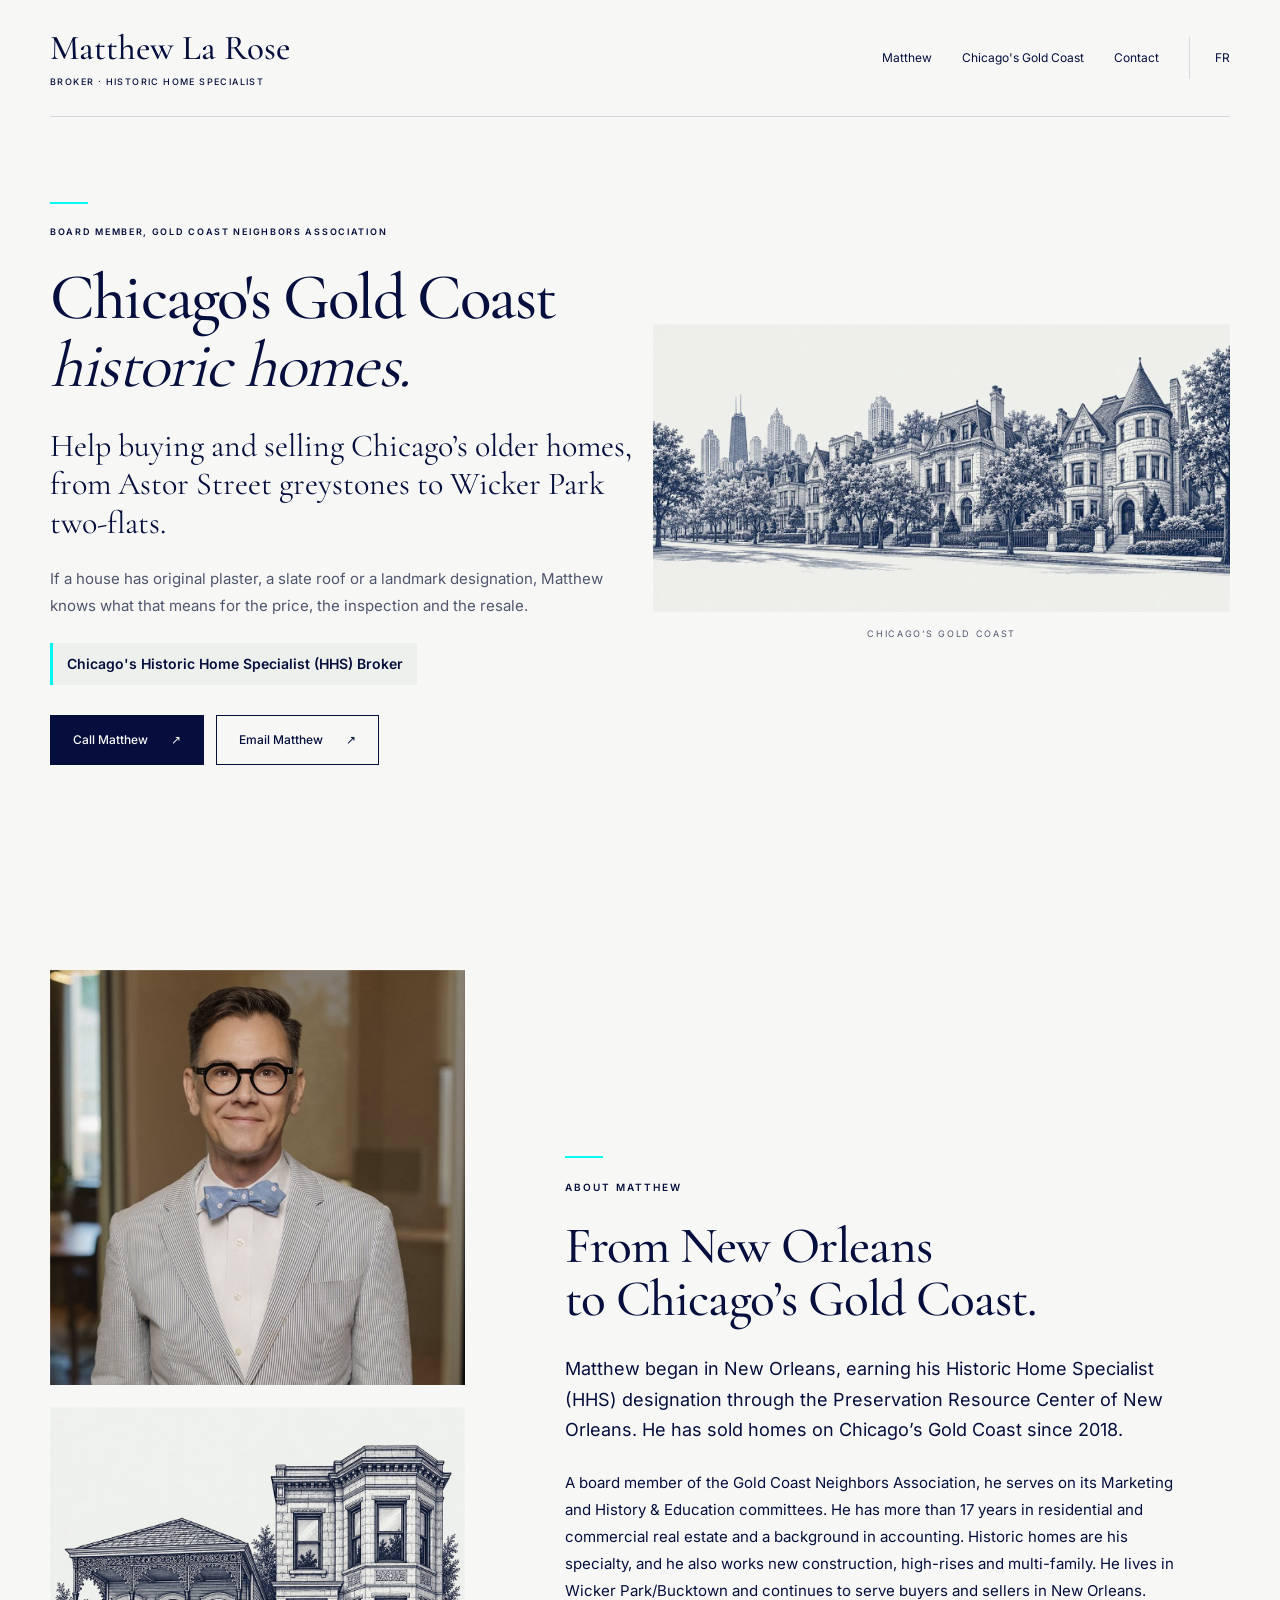
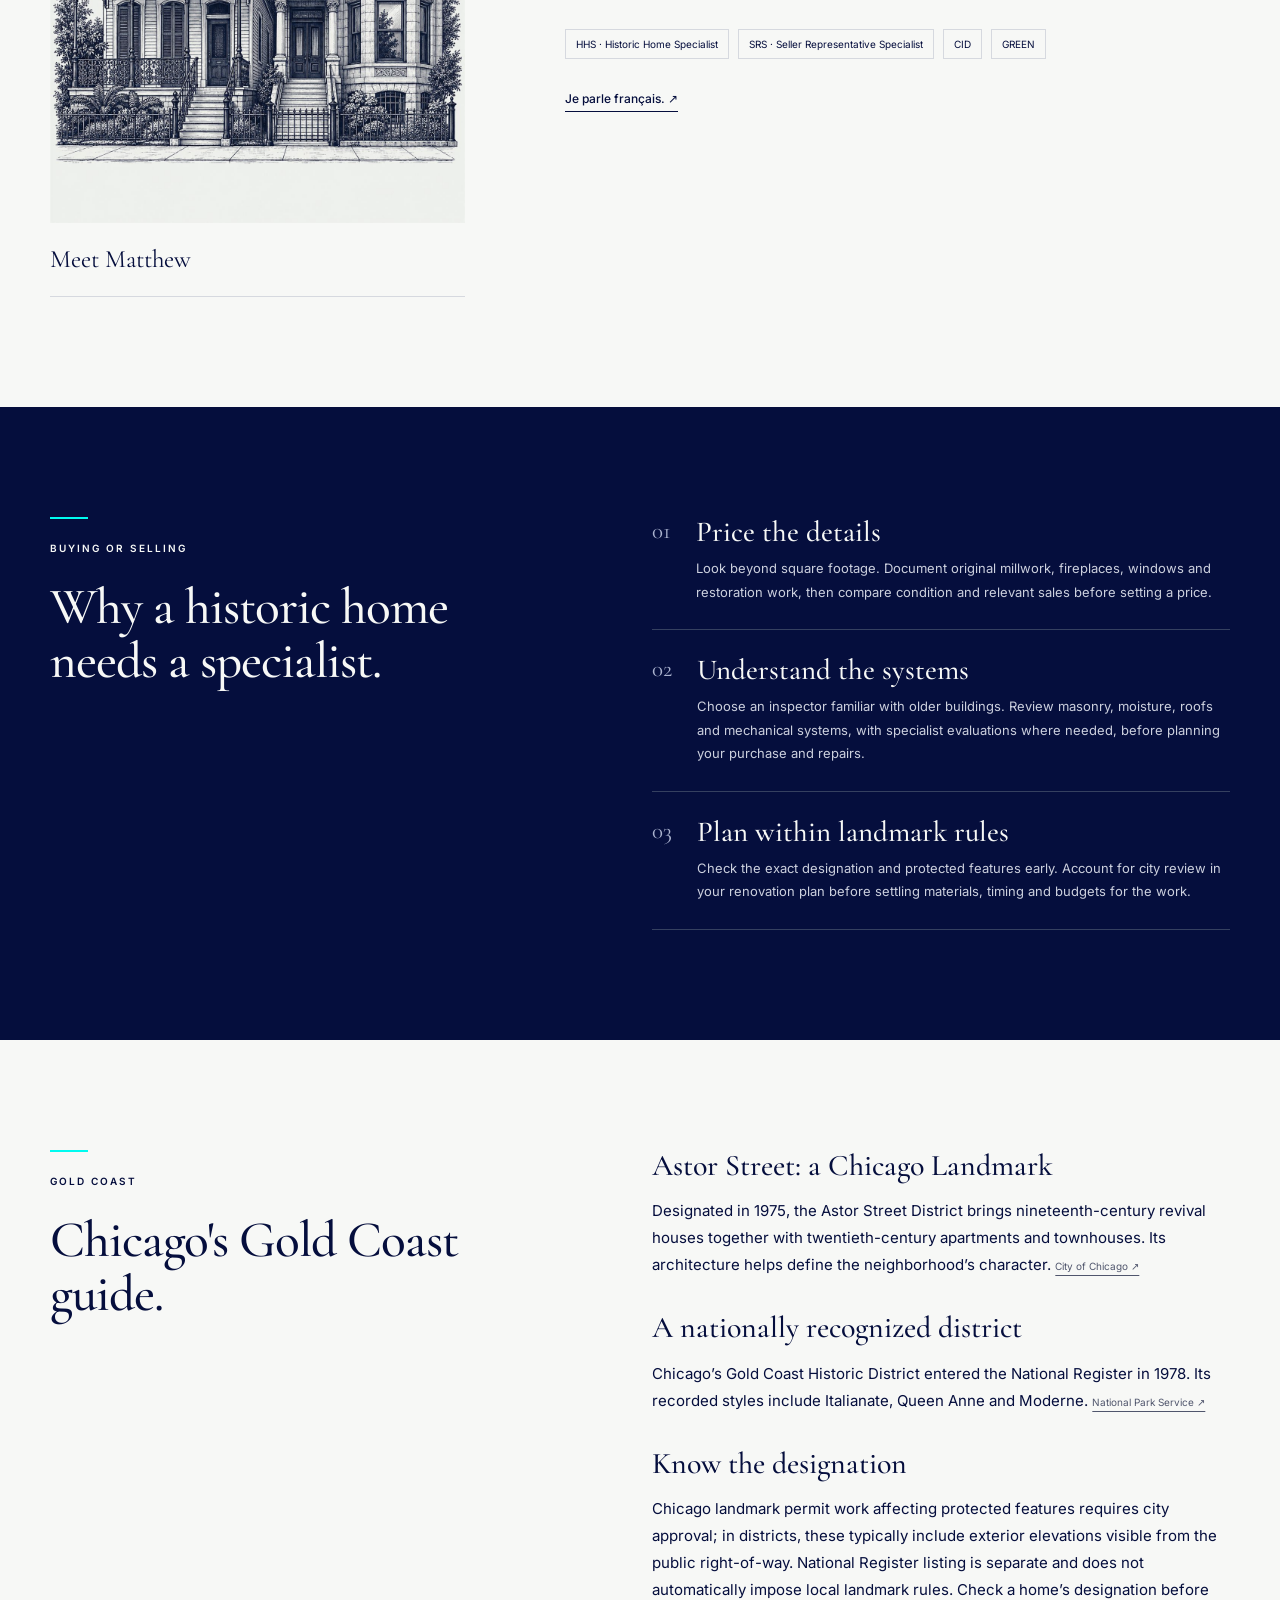
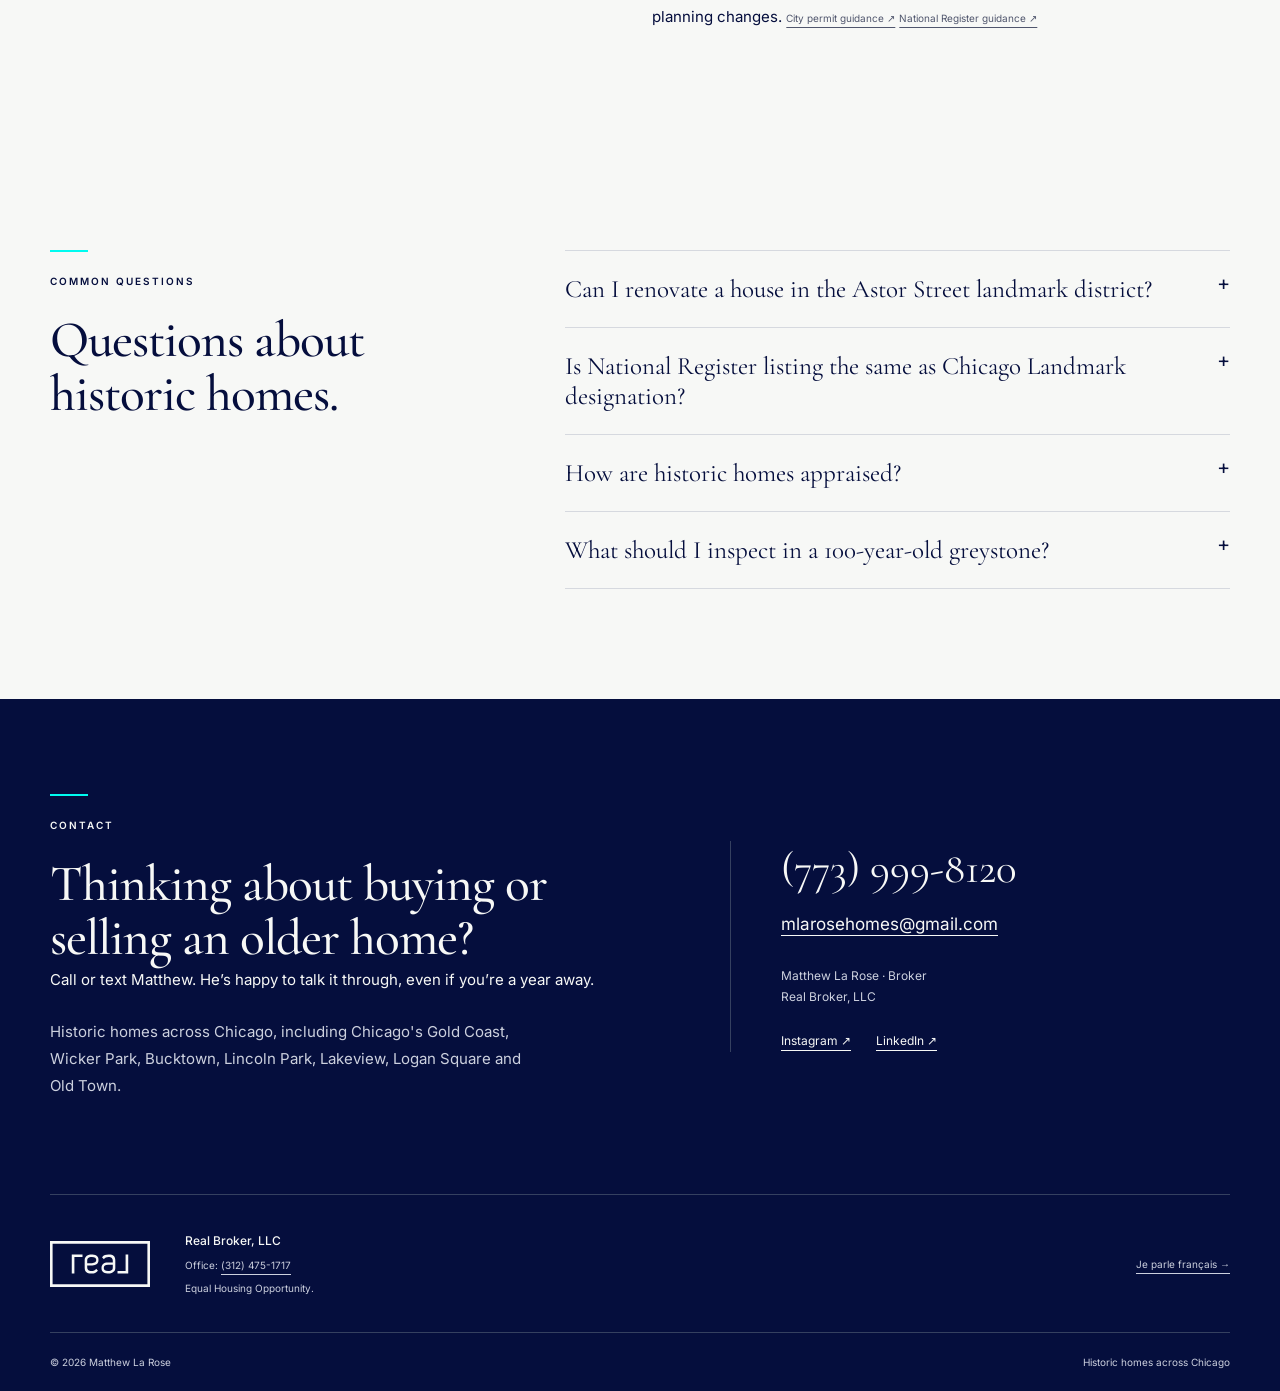
==== commit 704c034e: "Matthew's edits: 'Chicago's Historic Home Specialist (HHS) Broker', Broker in IL / REALTOR in LA, fu" ====
--- a/index.html
+++ b/index.html
@@ -1 +1 @@
-<!doctype html><html lang="en"><head><meta charset="utf-8"><!-- PREVIEW: remove at go-live after Matthew approves --><meta name="robots" content="noindex"><meta name="viewport" content="width=device-width, initial-scale=1"><title>Gold Coast Chicago Historic Homes | Matthew La Rose, REALTOR®</title><meta name="description" content="Buy or sell a historic home in Chicago with Matthew La Rose, Gold Coast realtor and Historic Home Specialist at Real Broker, LLC. Call (773) 999-8120."><meta name="theme-color" content="#050E3D"><link rel="canonical" href="https://perksy91.github.io/matthew-la-rose/"><link rel="alternate" hreflang="en" href="https://perksy91.github.io/matthew-la-rose/"><link rel="alternate" hreflang="fr" href="https://perksy91.github.io/matthew-la-rose/fr/"><link rel="alternate" hreflang="x-default" href="https://perksy91.github.io/matthew-la-rose/"><meta property="og:type" content="website"><meta property="og:site_name" content="Matthew La Rose"><meta property="og:title" content="Gold Coast Chicago Historic Homes | Matthew La Rose, REALTOR®"><meta property="og:description" content="Buy or sell a historic home in Chicago with Matthew La Rose, Gold Coast realtor and Historic Home Specialist at Real Broker, LLC. Call (773) 999-8120."><meta property="og:url" content="https://perksy91.github.io/matthew-la-rose/"><meta property="og:locale" content="en_US"><meta property="og:locale:alternate" content="fr_FR"><meta property="og:image" content="https://perksy91.github.io/matthew-la-rose/img/og.jpg"><meta property="og:image:width" content="1200"><meta property="og:image:height" content="630"><meta property="og:image:alt" content="Matthew La Rose, Chicago historic homes, with a pen-and-ink illustration of two historic houses"><meta name="twitter:card" content="summary_large_image"><meta name="twitter:title" content="Gold Coast Chicago Historic Homes | Matthew La Rose, REALTOR®"><meta name="twitter:description" content="Buy or sell a historic home in Chicago with Matthew La Rose, Gold Coast realtor and Historic Home Specialist at Real Broker, LLC. Call (773) 999-8120."><meta name="twitter:image" content="https://perksy91.github.io/matthew-la-rose/img/og.jpg"><meta name="twitter:image:alt" content="Matthew La Rose, Chicago historic homes"><link rel="icon" type="image/svg+xml" href="img/favicon.svg"><link rel="stylesheet" href="styles.css"><link rel="preload" href="img/cormorant-latin.woff2" as="font" type="font/woff2" crossorigin><script type="application/ld+json">{"@context":"https://schema.org","@type":"RealEstateAgent","@id":"https://perksy91.github.io/matthew-la-rose/#matthew","name":"Matthew La Rose","description":"REALTOR® · Historic Home Specialist serving Chicago (primary market) and New Orleans.","telephone":"+17739998120","email":"mlarosehomes@gmail.com","url":"https://perksy91.github.io/matthew-la-rose/","image":"https://perksy91.github.io/matthew-la-rose/img/matthew.jpg","areaServed":[{"@type":"Place","name":"Chicago"},{"@type":"Place","name":"Chicago's Gold Coast"},{"@type":"Place","name":"Wicker Park"},{"@type":"Place","name":"Bucktown"},{"@type":"Place","name":"Lincoln Park"},{"@type":"Place","name":"Lakeview"},{"@type":"Place","name":"Logan Square"},{"@type":"Place","name":"Old Town"},{"@type":"Place","name":"New Orleans"}],"knowsLanguage":["en","fr"],"memberOf":{"@type":"Organization","name":"Gold Coast Neighbors Association","location":{"@type":"Place","name":"Chicago"},"member":{"@type":"OrganizationRole","roleName":"Board member; Marketing committee; History & Education committee","member":{"@type":"Person","name":"Matthew La Rose"}}},"parentOrganization":{"@type":"Organization","name":"Real Broker, LLC","telephone":"+13124751717"},"sameAs":["https://onereal.com/profile/matthew-la-rose","https://instagram.com/mlarosehomes/","https://linkedin.com/in/matthew-w-la-rose-31241424"]}</script><script type="application/ld+json">{"@context":"https://schema.org","@type":"FAQPage","mainEntity":[{"@type":"Question","name":"Can I renovate a house in the Astor Street landmark district?","acceptedAnswer":{"@type":"Answer","text":"Yes, but plan for review. In a landmark district, permit work on protected features, which usually means the outside walls you can see from the street, needs approval from the Commission on Chicago Landmarks. Check the address’s designation before you plan anything."}},{"@type":"Question","name":"Is National Register listing the same as Chicago Landmark designation?","acceptedAnswer":{"@type":"Answer","text":"No. The National Register is a federal list. Being on it doesn’t put local landmark rules on a house by itself, and it generally doesn’t limit a private owner unless federal money or permits are involved. Chicago Landmark designation is the one with local rules."}},{"@type":"Question","name":"How are historic homes appraised?","acceptedAnswer":{"@type":"Answer","text":"Like any home: comparable sales, location, size and condition. What helps an older home is paperwork, such as restoration records, permits and photos of original details. Character alone doesn’t raise the value; the comparable sales still decide it."}},{"@type":"Question","name":"What should I inspect in a 100-year-old greystone?","acceptedAnswer":{"@type":"Answer","text":"Hire an inspector who knows older buildings. Look hard at the roof, the masonry and tuckpointing, the foundation and any water, then the electrical, plumbing and heating. Ask for permit and repair records, and get specialist follow-ups priced before you commit."}}]}</script></head><body><a class="skip" href="#main">Skip to content</a><header class="site-header wrap"><a class="wordmark" href="./" aria-label="Matthew La Rose home">Matthew La Rose<span>REALTOR® · Historic Home Specialist</span></a><nav aria-label="Main navigation"><a href="#about">Matthew</a><a href="#guide">Chicago's Gold Coast</a><a href="#contact">Contact</a><a href="fr/" lang="fr">FR</a></nav></header><main id="main"><section class="hero wrap"><div class="hero-copy"><p class="eyebrow">Board member, Gold Coast Neighbors Association</p><h1>Chicago's Gold Coast<br><em>historic homes.</em></h1><p class="tagline">Help buying and selling Chicago’s older homes, from Astor Street greystones to Wicker Park two-flats.</p><p class="hero-description">If a house has original plaster, a slate roof or a landmark designation, Matthew knows what that means for the price, the inspection and the resale.</p><p class="exclusive">Chicago's only Historic Home Specialist (HHS) REALTOR®<!-- CLAIM: confirm with Matthew before publishing --></p><div class="actions"><a class="button primary" href="tel:+17739998120">Call Matthew <span aria-hidden="true">↗</span></a><a class="button" href="mailto:mlarosehomes@gmail.com">Email Matthew <span aria-hidden="true">↗</span></a></div></div><figure class="hero-art"><img src="img/goldcoast-wide.jpg" width="1400" height="700" fetchpriority="high" alt="Illustration of historic homes on Chicago’s Gold Coast with the Hancock tower"><figcaption>Chicago’s Gold Coast</figcaption></figure></section><section id="about" class="section wrap about-grid"><div class="portrait"><img src="img/matthew.jpg" width="640" height="640" loading="lazy" decoding="async" alt="Matthew La Rose wearing glasses, a striped blazer and a bow tie"><img class="story-art" src="img/historic-homes.jpg" width="1100" height="1100" loading="lazy" alt="Illustration connecting New Orleans and Chicago’s historic homes"><span class="portrait-label">Meet Matthew</span></div><div><p class="eyebrow">About Matthew</p><h2>From New Orleans<br>to Chicago’s Gold Coast.</h2><p class="lead">Matthew began in New Orleans, earning his Historic Home Specialist (HHS) designation through the Preservation Resource Center of New Orleans. He has sold homes on Chicago’s Gold Coast since 2018.</p><p>A board member of the Gold Coast Neighbors Association, he serves on its Marketing and History &amp; Education committees. He has more than 17 years in residential and commercial real estate and a background in accounting. He also continues to serve buyers and sellers in New Orleans.</p><ul class="credentials"><li>HHS · Historic Home Specialist</li><li>SRS · Seller Representative Specialist</li><li>CID</li><li>GREEN</li></ul><a class="text-link" href="fr/" lang="fr">Je parle français. <span aria-hidden="true">↗</span></a></div></section><section id="expertise" class="expertise"><div class="wrap section"><div class="section-intro"><p class="eyebrow">Buying or selling</p><h2>Why a historic home<br>needs a specialist.</h2></div><ol class="service-list"><li><span class="number">01</span><div><h3>Price the details</h3><p>Look beyond square footage. Document original millwork, fireplaces, windows and restoration work, then compare condition and relevant sales before setting a price.</p></div></li><li><span class="number">02</span><div><h3>Understand the systems</h3><p>Choose an inspector familiar with older buildings. Review masonry, moisture, roofs and mechanical systems, with specialist evaluations where needed, before planning your purchase and repairs.</p></div></li><li><span class="number">03</span><div><h3>Plan within landmark rules</h3><p>Check the exact designation and protected features early. Account for city review in your renovation plan before settling materials, timing and budgets for the work.</p></div></li></ol></div></section><section id="guide" class="section wrap guide"><div class="guide-heading"><p class="eyebrow">Gold Coast</p><h2>Chicago's Gold Coast<br>guide.</h2></div><div class="guide-body"><h3>Astor Street: a Chicago Landmark</h3><p>Designated in 1975, the Astor Street District brings nineteenth-century revival houses together with twentieth-century apartments and townhouses. Its architecture helps define the neighborhood’s character. <a class="source" href="https://webapps1.chicago.gov/landmarksweb/web/districtdetails.htm?disId=4">City of Chicago ↗</a></p><h3>A nationally recognized district</h3><p>Chicago’s Gold Coast Historic District entered the National Register in 1978. Its recorded styles include Italianate, Queen Anne and Moderne. <a class="source" href="https://npgallery.nps.gov/NRHP/AssetDetail/a1dce447-31bf-44a6-a6ef-2daef11898a4/">National Park Service ↗</a></p><h3>Know the designation</h3><p>Chicago landmark permit work affecting protected features requires city approval; in districts, these typically include exterior elevations visible from the public right-of-way. National Register listing is separate and does not automatically impose local landmark rules. Check a home’s designation before planning changes. <a class="source" href="https://webapps1.chicago.gov/landmarksweb/web/ownersqanda.htm">City permit guidance ↗</a> <a class="source" href="https://home.nps.gov/subjects/nationalregister/how-to-list-a-property.htm">National Register guidance ↗</a></p></div></section><section id="faq" class="section wrap faq"><div><p class="eyebrow">Common questions</p><h2>Questions about historic homes.</h2></div><div class="faq-list"><details><summary>Can I renovate a house in the Astor Street landmark district?</summary><p>Yes, but plan for review. In a landmark district, permit work on protected features, which usually means the outside walls you can see from the street, needs approval from the Commission on Chicago Landmarks. Check the address’s designation before you plan anything.</p></details><details><summary>Is National Register listing the same as Chicago Landmark designation?</summary><p>No. The National Register is a federal list. Being on it doesn’t put local landmark rules on a house by itself, and it generally doesn’t limit a private owner unless federal money or permits are involved. Chicago Landmark designation is the one with local rules.</p></details><details><summary>How are historic homes appraised?</summary><p>Like any home: comparable sales, location, size and condition. What helps an older home is paperwork, such as restoration records, permits and photos of original details. Character alone doesn’t raise the value; the comparable sales still decide it.</p></details><details><summary>What should I inspect in a 100-year-old greystone?</summary><p>Hire an inspector who knows older buildings. Look hard at the roof, the masonry and tuckpointing, the foundation and any water, then the electrical, plumbing and heating. Ask for permit and repair records, and get specialist follow-ups priced before you commit.</p></details></div></section><section id="contact" class="contact"><div class="wrap contact-grid"><div><p class="eyebrow">Contact</p><h2>Thinking about buying or selling an older home?</h2><p>Call or text Matthew. He’s happy to talk it through, even if you’re a year away.</p><p>Historic homes across Chicago, including Chicago's Gold Coast, Lincoln Park, Lakeview, Wicker Park, Bucktown, Logan Square and Old Town.</p></div><div class="contact-links"><a class="phone" href="tel:+17739998120">(773) 999-8120</a><a class="email" href="mailto:mlarosehomes@gmail.com">mlarosehomes@gmail.com</a><p>Matthew La Rose · REALTOR®<br>Real Broker, LLC</p><div class="social"><a href="https://instagram.com/mlarosehomes/">Instagram <span aria-hidden="true">↗</span></a><a href="https://linkedin.com/in/matthew-w-la-rose-31241424">LinkedIn <span aria-hidden="true">↗</span></a></div></div></div></section></main><footer class="footer"><div class="wrap footer-main"><img src="img/logo-real.svg" width="130" height="60" loading="lazy" alt="Real"><div><strong>Real Broker, LLC</strong><p>Office: <a href="tel:+13124751717">(312) 475-1717</a></p><p>Equal Housing Opportunity.</p></div><a class="language" href="fr/" lang="fr">Je parle français →</a></div><div class="wrap footer-bottom"><span>© 2026 Matthew La Rose</span><span>Historic homes across Chicago</span></div></footer></body></html>+<!doctype html><html lang="en"><head><meta charset="utf-8"><!-- PREVIEW: remove at go-live after Matthew approves --><meta name="robots" content="noindex"><meta name="viewport" content="width=device-width, initial-scale=1"><title>Gold Coast Chicago Historic Homes | Matthew La Rose, Broker</title><meta name="description" content="Buy or sell a historic home in Chicago with Matthew La Rose, Gold Coast realtor and Historic Home Specialist at Real Broker, LLC. Call (773) 999-8120."><meta name="theme-color" content="#050E3D"><link rel="canonical" href="https://perksy91.github.io/matthew-la-rose/"><link rel="alternate" hreflang="en" href="https://perksy91.github.io/matthew-la-rose/"><link rel="alternate" hreflang="fr" href="https://perksy91.github.io/matthew-la-rose/fr/"><link rel="alternate" hreflang="x-default" href="https://perksy91.github.io/matthew-la-rose/"><meta property="og:type" content="website"><meta property="og:site_name" content="Matthew La Rose"><meta property="og:title" content="Gold Coast Chicago Historic Homes | Matthew La Rose, Broker"><meta property="og:description" content="Buy or sell a historic home in Chicago with Matthew La Rose, Gold Coast realtor and Historic Home Specialist at Real Broker, LLC. Call (773) 999-8120."><meta property="og:url" content="https://perksy91.github.io/matthew-la-rose/"><meta property="og:locale" content="en_US"><meta property="og:locale:alternate" content="fr_FR"><meta property="og:image" content="https://perksy91.github.io/matthew-la-rose/img/og.jpg"><meta property="og:image:width" content="1200"><meta property="og:image:height" content="630"><meta property="og:image:alt" content="Matthew La Rose, Chicago historic homes, with a pen-and-ink illustration of two historic houses"><meta name="twitter:card" content="summary_large_image"><meta name="twitter:title" content="Gold Coast Chicago Historic Homes | Matthew La Rose, Broker"><meta name="twitter:description" content="Buy or sell a historic home in Chicago with Matthew La Rose, Gold Coast realtor and Historic Home Specialist at Real Broker, LLC. Call (773) 999-8120."><meta name="twitter:image" content="https://perksy91.github.io/matthew-la-rose/img/og.jpg"><meta name="twitter:image:alt" content="Matthew La Rose, Chicago historic homes"><link rel="icon" type="image/svg+xml" href="img/favicon.svg"><link rel="stylesheet" href="styles.css"><link rel="preload" href="img/cormorant-latin.woff2" as="font" type="font/woff2" crossorigin><script type="application/ld+json">{"@context":"https://schema.org","@type":"RealEstateAgent","@id":"https://perksy91.github.io/matthew-la-rose/#matthew","name":"Matthew La Rose","description":"Broker · Historic Home Specialist serving Chicago (primary market) and New Orleans.","telephone":"+17739998120","email":"mlarosehomes@gmail.com","url":"https://perksy91.github.io/matthew-la-rose/","image":"https://perksy91.github.io/matthew-la-rose/img/matthew.jpg","areaServed":[{"@type":"Place","name":"Chicago"},{"@type":"Place","name":"Chicago's Gold Coast"},{"@type":"Place","name":"Wicker Park"},{"@type":"Place","name":"Bucktown"},{"@type":"Place","name":"Lincoln Park"},{"@type":"Place","name":"Lakeview"},{"@type":"Place","name":"Logan Square"},{"@type":"Place","name":"Old Town"},{"@type":"Place","name":"New Orleans"}],"knowsLanguage":["en","fr"],"memberOf":{"@type":"Organization","name":"Gold Coast Neighbors Association","location":{"@type":"Place","name":"Chicago"},"member":{"@type":"OrganizationRole","roleName":"Board member; Marketing committee; History & Education committee","member":{"@type":"Person","name":"Matthew La Rose"}}},"parentOrganization":{"@type":"Organization","name":"Real Broker, LLC","telephone":"+13124751717"},"sameAs":["https://onereal.com/profile/matthew-la-rose","https://instagram.com/mlarosehomes/","https://linkedin.com/in/matthew-w-la-rose-31241424"]}</script><script type="application/ld+json">{"@context":"https://schema.org","@type":"FAQPage","mainEntity":[{"@type":"Question","name":"Can I renovate a house in the Astor Street landmark district?","acceptedAnswer":{"@type":"Answer","text":"Yes, but plan for review. In a landmark district, permit work on protected features, which usually means the outside walls you can see from the street, needs approval from the Commission on Chicago Landmarks. Check the address’s designation before you plan anything."}},{"@type":"Question","name":"Is National Register listing the same as Chicago Landmark designation?","acceptedAnswer":{"@type":"Answer","text":"No. The National Register is a federal list. Being on it doesn’t put local landmark rules on a house by itself, and it generally doesn’t limit a private owner unless federal money or permits are involved. Chicago Landmark designation is the one with local rules."}},{"@type":"Question","name":"How are historic homes appraised?","acceptedAnswer":{"@type":"Answer","text":"Like any home: comparable sales, location, size and condition. What helps an older home is paperwork, such as restoration records, permits and photos of original details. Character alone doesn’t raise the value; the comparable sales still decide it."}},{"@type":"Question","name":"What should I inspect in a 100-year-old greystone?","acceptedAnswer":{"@type":"Answer","text":"Hire an inspector who knows older buildings. Look hard at the roof, the masonry and tuckpointing, the foundation and any water, then the electrical, plumbing and heating. Ask for permit and repair records, and get specialist follow-ups priced before you commit."}}]}</script></head><body><a class="skip" href="#main">Skip to content</a><header class="site-header wrap"><a class="wordmark" href="./" aria-label="Matthew La Rose home">Matthew La Rose<span>Broker · Historic Home Specialist</span></a><nav aria-label="Main navigation"><a href="#about">Matthew</a><a href="#guide">Chicago's Gold Coast</a><a href="#contact">Contact</a><a href="fr/" lang="fr">FR</a></nav></header><main id="main"><section class="hero wrap"><div class="hero-copy"><p class="eyebrow">Board member, Gold Coast Neighbors Association</p><h1>Chicago's Gold Coast<br><em>historic homes.</em></h1><p class="tagline">Help buying and selling Chicago’s older homes, from Astor Street greystones to Wicker Park two-flats.</p><p class="hero-description">If a house has original plaster, a slate roof or a landmark designation, Matthew knows what that means for the price, the inspection and the resale.</p><p class="exclusive">Chicago's Historic Home Specialist (HHS) Broker</p><div class="actions"><a class="button primary" href="tel:+17739998120">Call Matthew <span aria-hidden="true">↗</span></a><a class="button" href="mailto:mlarosehomes@gmail.com">Email Matthew <span aria-hidden="true">↗</span></a></div></div><figure class="hero-art"><img src="img/goldcoast-wide.jpg" width="1400" height="700" fetchpriority="high" alt="Illustration of historic homes on Chicago’s Gold Coast with the Hancock tower"><figcaption>Chicago’s Gold Coast</figcaption></figure></section><section id="about" class="section wrap about-grid"><div class="portrait"><img src="img/matthew.jpg" width="640" height="640" loading="lazy" decoding="async" alt="Matthew La Rose wearing glasses, a striped blazer and a bow tie"><img class="story-art" src="img/historic-homes.jpg" width="1100" height="1100" loading="lazy" alt="Illustration connecting New Orleans and Chicago’s historic homes"><span class="portrait-label">Meet Matthew</span></div><div><p class="eyebrow">About Matthew</p><h2>From New Orleans<br>to Chicago’s Gold Coast.</h2><p class="lead">Matthew began in New Orleans, earning his Historic Home Specialist (HHS) designation through the Preservation Resource Center of New Orleans. He has sold homes on Chicago’s Gold Coast since 2018.</p><p>A board member of the Gold Coast Neighbors Association, he serves on its Marketing and History &amp; Education committees. He has more than 17 years in residential and commercial real estate and a background in accounting. Historic homes are his specialty, and he also works new construction, high-rises and multi-family. He lives in Wicker Park/Bucktown and continues to serve buyers and sellers in New Orleans.</p><ul class="credentials"><li>HHS · Historic Home Specialist</li><li>SRS · Seller Representative Specialist</li><li>CID</li><li>GREEN</li></ul><a class="text-link" href="fr/" lang="fr">Je parle français. <span aria-hidden="true">↗</span></a></div></section><section id="expertise" class="expertise"><div class="wrap section"><div class="section-intro"><p class="eyebrow">Buying or selling</p><h2>Why a historic home<br>needs a specialist.</h2></div><ol class="service-list"><li><span class="number">01</span><div><h3>Price the details</h3><p>Look beyond square footage. Document original millwork, fireplaces, windows and restoration work, then compare condition and relevant sales before setting a price.</p></div></li><li><span class="number">02</span><div><h3>Understand the systems</h3><p>Choose an inspector familiar with older buildings. Review masonry, moisture, roofs and mechanical systems, with specialist evaluations where needed, before planning your purchase and repairs.</p></div></li><li><span class="number">03</span><div><h3>Plan within landmark rules</h3><p>Check the exact designation and protected features early. Account for city review in your renovation plan before settling materials, timing and budgets for the work.</p></div></li></ol></div></section><section id="guide" class="section wrap guide"><div class="guide-heading"><p class="eyebrow">Gold Coast</p><h2>Chicago's Gold Coast<br>guide.</h2></div><div class="guide-body"><h3>Astor Street: a Chicago Landmark</h3><p>Designated in 1975, the Astor Street District brings nineteenth-century revival houses together with twentieth-century apartments and townhouses. Its architecture helps define the neighborhood’s character. <a class="source" href="https://webapps1.chicago.gov/landmarksweb/web/districtdetails.htm?disId=4">City of Chicago ↗</a></p><h3>A nationally recognized district</h3><p>Chicago’s Gold Coast Historic District entered the National Register in 1978. Its recorded styles include Italianate, Queen Anne and Moderne. <a class="source" href="https://npgallery.nps.gov/NRHP/AssetDetail/a1dce447-31bf-44a6-a6ef-2daef11898a4/">National Park Service ↗</a></p><h3>Know the designation</h3><p>Chicago landmark permit work affecting protected features requires city approval; in districts, these typically include exterior elevations visible from the public right-of-way. National Register listing is separate and does not automatically impose local landmark rules. Check a home’s designation before planning changes. <a class="source" href="https://webapps1.chicago.gov/landmarksweb/web/ownersqanda.htm">City permit guidance ↗</a> <a class="source" href="https://home.nps.gov/subjects/nationalregister/how-to-list-a-property.htm">National Register guidance ↗</a></p></div></section><section id="faq" class="section wrap faq"><div><p class="eyebrow">Common questions</p><h2>Questions about historic homes.</h2></div><div class="faq-list"><details><summary>Can I renovate a house in the Astor Street landmark district?</summary><p>Yes, but plan for review. In a landmark district, permit work on protected features, which usually means the outside walls you can see from the street, needs approval from the Commission on Chicago Landmarks. Check the address’s designation before you plan anything.</p></details><details><summary>Is National Register listing the same as Chicago Landmark designation?</summary><p>No. The National Register is a federal list. Being on it doesn’t put local landmark rules on a house by itself, and it generally doesn’t limit a private owner unless federal money or permits are involved. Chicago Landmark designation is the one with local rules.</p></details><details><summary>How are historic homes appraised?</summary><p>Like any home: comparable sales, location, size and condition. What helps an older home is paperwork, such as restoration records, permits and photos of original details. Character alone doesn’t raise the value; the comparable sales still decide it.</p></details><details><summary>What should I inspect in a 100-year-old greystone?</summary><p>Hire an inspector who knows older buildings. Look hard at the roof, the masonry and tuckpointing, the foundation and any water, then the electrical, plumbing and heating. Ask for permit and repair records, and get specialist follow-ups priced before you commit.</p></details></div></section><section id="contact" class="contact"><div class="wrap contact-grid"><div><p class="eyebrow">Contact</p><h2>Thinking about buying or selling an older home?</h2><p>Call or text Matthew. He’s happy to talk it through, even if you’re a year away.</p><p>Historic homes across Chicago, including Chicago's Gold Coast, Wicker Park, Bucktown, Lincoln Park, Lakeview, Logan Square and Old Town.</p></div><div class="contact-links"><a class="phone" href="tel:+17739998120">(773) 999-8120</a><a class="email" href="mailto:mlarosehomes@gmail.com">mlarosehomes@gmail.com</a><p>Matthew La Rose · Broker<br>Real Broker, LLC</p><div class="social"><a href="https://instagram.com/mlarosehomes/">Instagram <span aria-hidden="true">↗</span></a><a href="https://linkedin.com/in/matthew-w-la-rose-31241424">LinkedIn <span aria-hidden="true">↗</span></a></div></div></div></section></main><footer class="footer"><div class="wrap footer-main"><img src="img/logo-real.svg" width="130" height="60" loading="lazy" alt="Real"><div><strong>Real Broker, LLC</strong><p>Office: <a href="tel:+13124751717">(312) 475-1717</a></p><p>Equal Housing Opportunity.</p></div><a class="language" href="fr/" lang="fr">Je parle français →</a></div><div class="wrap footer-bottom"><span>© 2026 Matthew La Rose</span><span>Historic homes across Chicago</span></div></footer></body></html>
